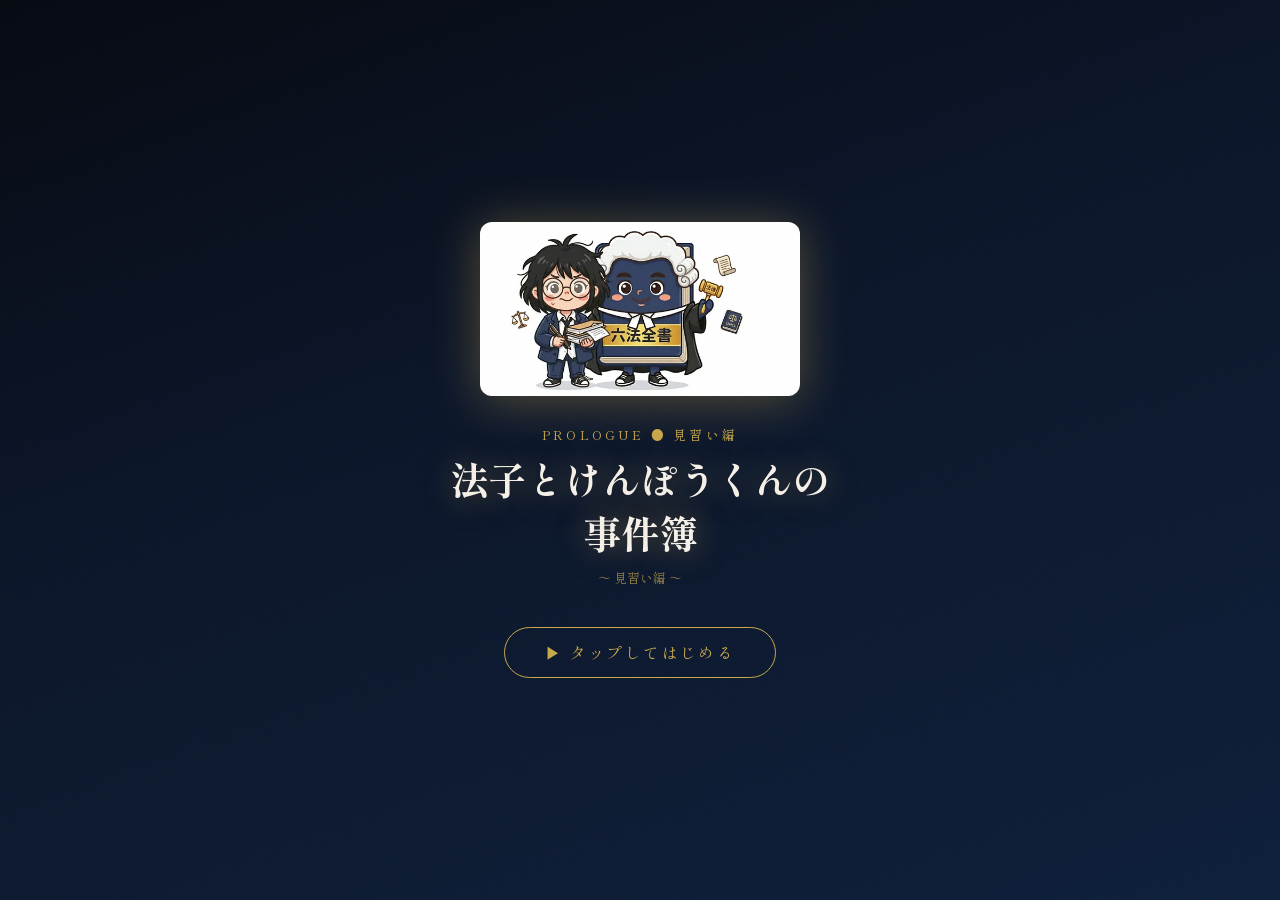
==== index.html @ cd3e84c9 "Update index.html" ====
<!DOCTYPE html>
<html lang="ja">
<head>
<meta charset="UTF-8">
<meta name="viewport" content="width=device-width, initial-scale=1.0">
<title>法子とけんぽうくんの事件簿｜見習い編</title>
<link rel="preconnect" href="https://fonts.googleapis.com">
<link href="https://fonts.googleapis.com/css2?family=Shippori+Mincho:wght@400;600;800&family=Noto+Serif+JP:wght@300;400;600&display=swap" rel="stylesheet">
<style>
/* ─── CSS Variables ─── */
:root {
  --navy:      #1a2744;
  --navy-lt:   #2a3d6b;
  --gold:      #C8A84B;
  --gold-lt:   #E8C86A;
  --crimson:   #8B1A1A;
  --crimson-lt:#B22222;
  --teal:      #1a6b6b;
  --teal-lt:   #2a9d9d;
  --ivory:     #F5F0E8;
  --ivory-dark:#E8E0D0;
  --ink:       #080c18;
  --warm-bg:   rgba(8,12,24,0.97);
  --pt-color:  #C8A84B;
}
*,*::before,*::after{box-sizing:border-box;margin:0;padding:0}
html{font-size:16px}
body{
  font-family:'Noto Serif JP',serif;
  background:var(--ink);
  color:var(--ivory);
  min-height:100vh;
  overflow:hidden;
}

/* ─── Paper texture (subtle) ─── */
body::before{
  content:'';position:fixed;inset:0;
  background-image:url("data:image/svg+xml,%3Csvg xmlns='http://www.w3.org/2000/svg' width='300' height='300'%3E%3Cfilter id='n'%3E%3CfeTurbulence type='fractalNoise' baseFrequency='0.75' numOctaves='4' stitchTiles='stitch'/%3E%3C/filter%3E%3Crect width='300' height='300' filter='url(%23n)' opacity='0.025'/%3E%3C/svg%3E");
  pointer-events:none;z-index:9999;
}

/* ════════════════════════════════════════
   SCENE SYSTEM: ビジュアルノベル形式
   上: キャラクター＋背景ステージ
   下: セリフ・問題エリア
════════════════════════════════════════ */
.scene{
  display:none;
  position:fixed;inset:0;
  flex-direction:column;
  z-index:10;
}
.scene.active{display:flex;animation:sceneIn 0.35s ease-out;}
@keyframes sceneIn{from{opacity:0}to{opacity:1}}

/* ─── VN Stage（上部：背景＋キャラクター） ─── */
.vn-stage{
  position:absolute;
  inset:0;
  overflow:hidden;
  z-index:0;
  pointer-events:none;
}

/* 場面別背景 — 画像 + グラデ下部オーバーレイ */
.bg-prologue .vn-stage{
  background:url('./images/bg/bg_prologue.jpg') center/cover no-repeat,
  linear-gradient(180deg,#0c0a06,#1a1206);}
.bg-test .vn-stage{
  background:url('./images/bg/bg_archive.jpg') center/cover no-repeat,
  linear-gradient(180deg,#100c06,#1e1408);}
.bg-case1 .vn-stage{
  background:url('./images/bg/bg_polling.jpg') center/cover no-repeat,
  linear-gradient(180deg,#0a1020,#0e1830);}
.bg-case2 .vn-stage{
  background:url('./images/bg/bg_school.jpg') center/cover no-repeat,
  linear-gradient(180deg,#060e0a,#0e2016);}
.bg-case3 .vn-stage{
  background:url('./images/bg/bg_welfare.jpg') center 55%/cover no-repeat,
  linear-gradient(180deg,#0c0610,#180e1c);}
.bg-case4 .vn-stage{
  background:url('./images/bg/bg_office.jpg') center 55%/cover no-repeat,
  linear-gradient(180deg,#060810,#0c1028);}
.bg-case5 .vn-stage{
  background:url('./images/bg/bg_park.jpg') center/cover no-repeat,
  linear-gradient(180deg,#040c0c,#081818);}
.bg-case6 .vn-stage{
  background:url('./images/bg/bg_hospital.jpg') center/cover no-repeat,
  linear-gradient(180deg,#040810,#08121e);}
.bg-exam .vn-stage{
  background:url('./images/bg/bg_courtroom.jpg') center/cover no-repeat,
  linear-gradient(180deg,#0c0806,#1a1008);}
.bg-ending .vn-stage{
  background:url('./images/bg/bg_ending.jpg') center/cover no-repeat,
  linear-gradient(180deg,#060408,#160c1a);}

/* キャラクタースプライト */
.vn-char-sprite{
  position:absolute;top:4vh;left:50%;
  transform:translateX(-50%);
  height:70vh;max-height:540px;
  object-fit:contain;
  z-index:3;
  transition:opacity 0.25s ease, transform 0.25s ease;
  filter:drop-shadow(0 4px 16px rgba(0,0,0,0.7));
}

/* ステージ装飾（下部ライン） */
.vn-stage::after{
  content:'';position:absolute;bottom:0;left:0;right:0;
  height:3px;
  background:linear-gradient(90deg,transparent,var(--gold),transparent);
}

/* ─── VN Textbox（下部：テキスト・問題エリア） ─── */
.vn-textbox{
  position:absolute;
  bottom:0;left:0;right:0;
  height:34vh;
  overflow-y:auto;
  -webkit-overflow-scrolling:touch;
  background:rgba(10,14,26,0.88);
  backdrop-filter:blur(4px);
  -webkit-backdrop-filter:blur(4px);
  border-top:1px solid rgba(200,168,75,0.3);
  padding:0 0 20px;
  display:flex;flex-direction:column;
  position:absolute;
  z-index:2;
}
.vn-content{
  flex:1;
  padding:14px 18px 8px;
  display:flex;flex-direction:column;
  gap:10px;
}

/* ─── VN Step表示制御 ─── */
.vn-step{display:none;}
.vn-step.vn-show{
  display:block;
  animation:vnStepIn 0.3s ease-out;
}
@keyframes vnStepIn{
  from{opacity:0;transform:translateX(16px)}
  to{opacity:1;transform:none}
}

/* ─── VN Next Button（テキストボックス下部固定） ─── */
.vn-next-btn{
  display:none;
  width:calc(100% - 32px);
  margin:8px 16px 4px;
  padding:13px 20px;
  background:linear-gradient(135deg,var(--navy-lt),var(--navy));
  border:1px solid var(--gold);
  border-radius:4px;
  color:var(--ivory);
  font-family:'Shippori Mincho',serif;
  font-size:0.9rem;font-weight:600;
  cursor:pointer;text-align:center;
  transition:all 0.2s;
  letter-spacing:0.05em;
}
.vn-next-btn:hover{
  background:linear-gradient(135deg,#3a5080,var(--navy-lt));
  box-shadow:0 4px 16px rgba(200,168,75,0.25);
  transform:translateY(-1px);
}
.vn-next-btn.vn-start-btn{
  background:linear-gradient(135deg,var(--gold),#a07820);
  color:var(--ink);font-weight:700;
  border-color:var(--gold-lt);
}

/* ─── HUD ─── */
#hud{
  position:fixed;top:10px;left:10px;
  z-index:200;
  display:flex;align-items:center;gap:8px;
  padding:0;
  background:none;
  border:none;
  pointer-events:none;
}
#hud > *{ pointer-events:auto; }
.hud-pt{
  display:flex;align-items:center;gap:7px;
  font-family:'Shippori Mincho',serif;font-size:1.1rem;
  color:var(--gold-lt);font-weight:700;
  background:rgba(0,0,0,0.75);
  border:2px solid var(--gold);
  border-radius:8px;
  padding:6px 14px 6px 8px;
  min-width:90px;
}
.pt-icon{
  width:26px;height:26px;
  background:radial-gradient(circle at 35% 35%,#F0D060,var(--gold) 60%,#8B6000);
  border-radius:50%;border:2px solid #8B6000;
  display:inline-flex;align-items:center;justify-content:center;
  font-size:9px;color:#3a2000;font-weight:800;font-family:serif;
  box-shadow:0 2px 4px rgba(0,0,0,0.5);flex-shrink:0;
}
.hud-scene-name{display:none;}
.avatar-badge{
  padding:3px 8px;border-radius:20px;
  font-weight:600;font-size:0.68rem;font-family:'Shippori Mincho',serif;
  transition:all 0.5s;
}
.avatar-badge.trainee{background:var(--navy);border:1px solid var(--navy-lt);color:#a0b4d8;}
.avatar-badge.lawyer{
  background:linear-gradient(135deg,var(--gold),#8B6000);
  border:1px solid var(--gold-lt);color:var(--ink);
  box-shadow:0 0 8px rgba(200,168,75,0.5);
}

/* scene-content内の共通コンテンツ（VN textbox内） */
.scene-content{display:flex;flex-direction:column;gap:12px;}

/* ─── Scene Title ─── */
.scene-title-block{text-align:center;padding:16px 0 8px;}
.scene-label{font-size:0.6rem;letter-spacing:0.2em;color:var(--gold);text-transform:uppercase;display:block;margin-bottom:5px;}
.scene-title{
  font-family:'Shippori Mincho',serif;font-size:1.4rem;font-weight:800;line-height:1.3;
  background:linear-gradient(135deg,var(--gold-lt),var(--gold),#a07820);
  -webkit-background-clip:text;-webkit-text-fill-color:transparent;background-clip:text;
}
.scene-subtitle{font-size:0.75rem;color:rgba(245,240,232,0.55);margin-top:5px;}

/* ─── Divider ─── */
.divider{display:none;}/* VNスタイルでは非表示 */

/* ─── Narration Box ─── */
.narration-box{
  background:rgba(6,10,20,0.85);border:1px solid rgba(200,168,75,0.3);
  border-radius:6px;padding:14px 16px;line-height:1.8;font-size:0.88rem;color:var(--ivory);
  position:relative;
}
.narration-box::before{
  content:'';position:absolute;inset:3px;
  border:1px solid rgba(200,168,75,0.1);border-radius:4px;pointer-events:none;
}

/* ─── Dialogue ─── */
.dialogue-block{display:flex;gap:10px;align-items:flex-start;}
.char-portrait{
  width:60px;height:60px;border-radius:50%;overflow:hidden;
  border:2px solid var(--gold);flex-shrink:0;
  box-shadow:0 0 10px rgba(200,168,75,0.3);
  background:#fff;display:flex;align-items:center;justify-content:center;
}
.char-portrait img{width:100%;height:100%;object-fit:cover;object-position:center 15%;}
.char-portrait.emoji-icon{font-size:1.8rem;}
.speech-bubble{
  flex:1;background:rgba(10,14,26,0.92);border:1px solid rgba(200,168,75,0.35);
  border-radius:0 8px 8px 8px;padding:10px 12px;position:relative;line-height:1.75;font-size:0.86rem;
}
.speech-bubble::before{
  content:'';position:absolute;left:-7px;top:10px;
  width:0;height:0;border-top:7px solid transparent;border-bottom:7px solid transparent;
  border-right:7px solid rgba(200,168,75,0.35);
}
.speech-bubble::after{
  content:'';position:absolute;left:-5px;top:11px;
  width:0;height:0;border-top:6px solid transparent;border-bottom:6px solid transparent;
  border-right:6px solid rgba(10,14,26,0.92);
}
.char-name{font-family:'Shippori Mincho',serif;font-size:0.72rem;color:var(--gold);font-weight:600;margin-bottom:4px;letter-spacing:0.05em;}
em{color:var(--gold-lt);font-style:normal;font-weight:600;font-family:'Shippori Mincho',serif;}

/* ─── Buttons ─── */
.action-area{display:flex;flex-direction:column;gap:8px;margin-top:4px;}
.btn{
  display:block;width:100%;padding:13px 18px;border:none;border-radius:4px;
  font-family:'Shippori Mincho',serif;font-size:0.9rem;font-weight:600;
  cursor:pointer;text-align:center;transition:all 0.2s;position:relative;letter-spacing:0.05em;
}
.btn-primary{background:linear-gradient(135deg,var(--navy-lt),var(--navy));color:var(--ivory);border:1px solid var(--gold);box-shadow:0 4px 12px rgba(26,39,68,0.5);}
.btn-primary:hover{background:linear-gradient(135deg,#3a5080,var(--navy-lt));box-shadow:0 6px 16px rgba(200,168,75,0.3);transform:translateY(-1px);}
.btn-gold{background:linear-gradient(135deg,var(--gold),#a07820,var(--gold));color:var(--ink);border:1px solid var(--gold-lt);box-shadow:0 4px 12px rgba(200,168,75,0.4);font-size:0.95rem;}
.btn-gold:hover{box-shadow:0 6px 20px rgba(200,168,75,0.6);transform:translateY(-2px);}
.btn-secondary{background:rgba(200,168,75,0.08);color:var(--ivory-dark);border:1px solid rgba(200,168,75,0.3);}
.btn-secondary:hover{background:rgba(200,168,75,0.15);border-color:var(--gold);transform:translateY(-1px);}
.btn-ghost{background:rgba(245,240,232,0.05);color:rgba(245,240,232,0.45);border:1px solid rgba(245,240,232,0.15);font-size:0.82rem;}
.btn-ghost:hover{background:rgba(245,240,232,0.1);color:var(--ivory-dark);}
.btn:disabled{opacity:0.4;cursor:not-allowed;transform:none!important;}

/* ─── Flavor Box ─── */
.flavor-box{
  background:rgba(26,39,68,0.5);border:1px solid rgba(200,168,75,0.25);
  border-radius:6px;padding:12px 14px;font-size:0.82rem;line-height:1.75;
}
.flavor-label{
  display:block;font-family:'Shippori Mincho',serif;font-size:0.68rem;
  color:var(--gold);letter-spacing:0.1em;margin-bottom:6px;
}

/* ─── Progress Dots ─── */
.progress-banner{display:flex;align-items:center;gap:6px;justify-content:center;font-size:0.7rem;color:rgba(245,240,232,0.35);padding:6px 0;}
.progress-dot{width:8px;height:8px;border-radius:50%;background:rgba(245,240,232,0.15);border:1px solid rgba(200,168,75,0.2);transition:all 0.4s;}
.progress-dot.done{background:var(--gold);border-color:var(--gold-lt);box-shadow:0 0 6px rgba(200,168,75,0.4);}

/* ════════════════════════════════════════
   けんぽうくん 吹き出し穴埋めシステム
════════════════════════════════════════ */
.fill-blank-area{
  display:none;
  flex-direction:column;gap:10px;
}
.fill-blank-area.active{
  display:flex;
  background:rgba(10,14,26,0.92);
  border:1px solid rgba(200,168,75,0.38);
  border-radius:0 10px 10px 10px;
  padding:12px 14px 12px;
  margin-left:8px;
  position:relative;
  animation:fillSlideIn 0.35s ease-out;
}
.fill-blank-area.active::before{
  content:'';position:absolute;left:-8px;top:10px;
  width:0;height:0;
  border-top:8px solid transparent;
  border-bottom:8px solid transparent;
  border-right:8px solid rgba(200,168,75,0.38);
}
.fill-blank-area.active::after{
  content:'';position:absolute;left:-6px;top:11px;
  width:0;height:0;
  border-top:7px solid transparent;
  border-bottom:7px solid transparent;
  border-right:7px solid rgba(10,14,26,0.92);
}
@keyframes fillSlideIn{
  from{opacity:0;transform:translateX(50px)}
  to{opacity:1;transform:none}
}
.fill-blank-area.leaving{
  animation:fillSlideOut 0.25s ease-in forwards;
  pointer-events:none;
}
@keyframes fillSlideOut{
  to{opacity:0;transform:translateX(-50px)}
}

/* けんぽうくんキャラアイコン（吹き出し上） */
.fill-kenpo-header{
  display:flex;align-items:center;gap:8px;
  padding:10px 0 4px;
}
.fill-kenpo-icon{
  width:42px;height:42px;border-radius:50%;overflow:hidden;
  border:2px solid var(--gold);background:#fff;flex-shrink:0;
  box-shadow:0 0 8px rgba(200,168,75,0.3);
}
.fill-kenpo-icon img{width:100%;height:100%;object-fit:cover;object-position:center 15%;}
.fill-kenpo-name{font-family:'Shippori Mincho',serif;font-size:0.7rem;color:var(--gold);font-weight:600;}

/* 吹き出し本体 */
.kenpo-bubble{
  background:rgba(10,14,26,0.92);
  border:1px solid rgba(200,168,75,0.4);
  border-radius:0 10px 10px 10px;
  padding:14px 14px 10px;
  position:relative;
  margin-left:10px;
}
.kenpo-bubble::before{
  content:'';position:absolute;left:-8px;top:10px;
  width:0;height:0;
  border-top:8px solid transparent;
  border-bottom:8px solid transparent;
  border-right:8px solid rgba(200,168,75,0.4);
}
.kenpo-bubble::after{
  content:'';position:absolute;left:-6px;top:11px;
  width:0;height:0;
  border-top:7px solid transparent;
  border-bottom:7px solid transparent;
  border-right:7px solid rgba(10,14,26,0.92);
}
.fill-blank-badge{
  font-size:0.6rem;padding:2px 8px;border-radius:20px;
  background:var(--navy);border:1px solid var(--gold);
  color:var(--gold);letter-spacing:0.1em;width:fit-content;
  margin-bottom:8px;
}
.fill-blank-text{
  font-size:0.88rem;line-height:1.85;color:var(--ivory);
  margin-bottom:12px;
}
.blank-slot{
  display:inline-block;min-width:100px;padding:2px 10px;
  background:rgba(200,168,75,0.15);border:2px solid var(--gold);
  border-radius:4px;color:var(--gold);font-weight:800;text-align:center;
  font-family:'Shippori Mincho',serif;vertical-align:middle;
}

/* 選択ボタン（吹き出し内） */
.fill-choices{display:grid;grid-template-columns:1fr 1fr;gap:7px;margin-top:4px;}
.fill-choice{
  background:rgba(245,240,232,0.06);text-align:center;
  border:1px solid rgba(245,240,232,0.18);
  border-radius:6px;padding:11px 14px;cursor:pointer;
  transition:all 0.2s;font-family:'Noto Serif JP',serif;
  font-size:0.86rem;color:var(--ivory-dark);
  text-align:left;display:flex;align-items:center;gap:10px;
  width:100%;
}
.fill-choice:hover:not(:disabled){
  background:rgba(200,168,75,0.12);
  border-color:var(--gold);color:var(--ivory);
  transform:translateX(4px);
}
.fill-choice.correct{background:rgba(26,107,107,0.25);border-color:var(--teal-lt);color:#80d8d8;}
.fill-choice.wrong{background:rgba(139,26,26,0.2);border-color:var(--crimson);color:#d08080;}
.fill-choice:disabled{cursor:not-allowed;}
.fill-label{
  width:24px;height:24px;border-radius:50%;flex-shrink:0;
  background:rgba(200,168,75,0.15);border:1px solid rgba(200,168,75,0.3);
  display:flex;align-items:center;justify-content:center;
  font-size:0.72rem;font-weight:600;color:var(--gold);
}
.fill-result{display:none;padding:10px 12px;border-radius:6px;font-size:0.83rem;line-height:1.7;margin-top:8px;}
.fill-result.show{display:block;}
.fill-result.ok{background:rgba(26,107,107,0.15);border:1px solid var(--teal);color:#a0e0e0;}
.fill-result.ng{background:rgba(139,26,26,0.12);border:1px solid var(--crimson);color:#d8a0a0;}

/* ════════════════════════════════════════
   Quiz System
════════════════════════════════════════ */
.quiz-area{display:none;flex-direction:column;gap:10px;}
.quiz-area.active{display:flex;animation:fillSlideIn 0.35s ease-out;}
.quiz-header{display:flex;justify-content:space-between;align-items:center;}
.quiz-category-badge{
  font-size:0.65rem;padding:3px 10px;border-radius:20px;
  background:var(--navy);border:1px solid var(--navy-lt);color:#a0b4d8;
  letter-spacing:0.08em;
}
.quiz-question{
  background:rgba(6,10,20,0.85);border:1px solid rgba(200,168,75,0.3);
  border-radius:6px;padding:14px;font-size:0.88rem;line-height:1.8;color:var(--ivory);
}
.quiz-choices{display:grid;grid-template-columns:1fr 1fr;gap:7px;}
.quiz-choice{
  background:rgba(245,240,232,0.06);text-align:center;border:1px solid rgba(245,240,232,0.18);
  border-radius:6px;padding:11px 14px;cursor:pointer;transition:all 0.2s;
  font-family:'Noto Serif JP',serif;font-size:0.85rem;color:var(--ivory-dark);
  text-align:left;display:flex;align-items:center;gap:10px;width:100%;
}
.quiz-choice:hover:not(:disabled){background:rgba(200,168,75,0.1);border-color:var(--gold);color:var(--ivory);transform:translateX(4px);}
.quiz-choice.correct{background:rgba(26,107,107,0.25);border-color:var(--teal-lt);color:#80d8d8;}
.quiz-choice.wrong{background:rgba(139,26,26,0.2);border-color:var(--crimson);color:#d08080;}
.quiz-choice:disabled{cursor:not-allowed;}
.choice-label{
  width:24px;height:24px;border-radius:50%;flex-shrink:0;
  background:rgba(200,168,75,0.15);border:1px solid rgba(200,168,75,0.3);
  display:flex;align-items:center;justify-content:center;
  font-size:0.72rem;font-weight:600;color:var(--gold);
}
.quiz-result{display:none;padding:10px 12px;border-radius:6px;font-size:0.83rem;line-height:1.7;margin-top:4px;}
.quiz-result.show{display:block;}
.quiz-result.correct-result{background:rgba(26,107,107,0.15);border:1px solid var(--teal);color:#a0e0e0;}
.quiz-result.wrong-result{background:rgba(139,26,26,0.12);border:1px solid var(--crimson);color:#d8a0a0;}
.result-icon{font-size:1.1rem;margin-right:6px;}

/* ════════════════════════════════════════
   コナン風タイトル演出
════════════════════════════════════════ */
#case-title-overlay{
  display:none;position:fixed;inset:0;z-index:500;
  background:#000;align-items:center;justify-content:center;cursor:pointer;
}
#case-title-overlay.show{display:flex;animation:fadeInOverlay 0.4s ease-out;}
@keyframes fadeInOverlay{from{opacity:0}to{opacity:1}}
.case-title-bg{
  width:90%;max-width:560px;
  background:#000;border:3px solid #333;
  position:relative;padding:36px 28px;
  display:flex;flex-direction:column;align-items:center;justify-content:center;
  min-height:180px;
}
.case-title-bg::before{
  content:'';position:absolute;inset:0;
  background-image:
    repeating-linear-gradient(0deg,transparent,transparent 18px,rgba(80,40,20,0.12) 18px,rgba(80,40,20,0.12) 20px),
    repeating-linear-gradient(90deg,transparent,transparent 38px,rgba(80,40,20,0.08) 38px,rgba(80,40,20,0.08) 40px);
  pointer-events:none;
}
.case-number{font-family:'Shippori Mincho',serif;font-size:0.72rem;letter-spacing:0.3em;color:#888;margin-bottom:12px;text-transform:uppercase;}
.case-title-text{
  font-family:'Shippori Mincho',serif;font-size:1.85rem;font-weight:800;
  color:#fff;text-align:center;line-height:1.4;
  text-shadow:2px 2px 0 #000,-2px -2px 0 #000,2px -2px 0 #000,-2px 2px 0 #000,0 0 20px rgba(255,220,100,0.4);
  letter-spacing:0.05em;animation:titlePop 0.5s cubic-bezier(0.2,1.4,0.6,1) 0.3s both;
}
@keyframes titlePop{from{transform:scale(0.6);opacity:0}to{transform:scale(1);opacity:1}}
.case-title-ruby{
  font-size:0.68em;display:flex;gap:0.1em;margin-bottom:4px;
  color:#aaa;font-family:'Noto Serif JP',serif;letter-spacing:0.1em;
  animation:titlePop 0.5s cubic-bezier(0.2,1.4,0.6,1) 0.2s both;
}
.case-tap-hint{margin-top:20px;font-size:0.7rem;color:#555;animation:blink 1.2s infinite;}
@keyframes blink{0%,100%{opacity:0.3}50%{opacity:1}}

/* ════════════════════════════════════════
   事件解決スタンプ演出
════════════════════════════════════════ */
#stamp-overlay{
  display:none;position:fixed;inset:0;z-index:600;
  background:rgba(0,0,0,0.75);
  align-items:center;justify-content:center;
  cursor:pointer;
}
#stamp-overlay.show{display:flex;}
.stamp-wrap{
  position:relative;
  display:flex;flex-direction:column;align-items:center;
  animation:stampAppear 0.15s ease-out;
}
@keyframes stampAppear{
  0%{transform:scale(1.6) rotate(-8deg);opacity:0}
  60%{transform:scale(0.95) rotate(2deg);opacity:1}
  100%{transform:scale(1) rotate(0deg);opacity:1}
}
.stamp-circle{
  width:220px;height:220px;
  border-radius:50%;
  border:8px solid #d00;
  display:flex;flex-direction:column;align-items:center;justify-content:center;
  gap:4px;
  box-shadow:0 0 0 4px rgba(200,0,0,0.3),inset 0 0 0 4px rgba(200,0,0,0.15);
  position:relative;
}
.stamp-kanji{
  font-family:'Shippori Mincho',serif;
  font-size:2.4rem;font-weight:800;
  color:#d00;letter-spacing:0.05em;
  text-shadow:2px 2px 4px rgba(0,0,0,0.3);
  line-height:1.2;
}
.stamp-sub{
  font-family:'Shippori Mincho',serif;
  font-size:0.8rem;color:#d00;letter-spacing:0.15em;
}
.stamp-msg{
  margin-top:20px;
  font-family:'Shippori Mincho',serif;
  font-size:1.1rem;color:#e8c87a;
  text-align:center;
  animation:stampMsgIn 0.4s 0.3s ease-out both;
}
@keyframes stampMsgIn{from{opacity:0;transform:translateY(10px)}to{opacity:1;transform:none}}
.stamp-tap{margin-top:12px;font-size:0.72rem;color:#666;animation:blink 1.2s infinite;}

/* ════════════════════════════════════════
   PT Short Overlay
════════════════════════════════════════ */
#pt-short-overlay{
  display:none;position:fixed;inset:0;z-index:500;
  background:rgba(0,0,0,0.8);align-items:center;justify-content:center;
}
#pt-short-overlay.show{display:flex;}
.pt-short-box{
  background:linear-gradient(135deg,#1a0c0c,#2a1010);
  border:2px solid var(--crimson-lt);border-radius:12px;
  padding:28px 24px;max-width:320px;width:90%;text-align:center;
}
.pt-short-title{
  font-family:'Shippori Mincho',serif;font-size:1.1rem;font-weight:800;
  color:var(--crimson-lt);margin-bottom:10px;
}
.pt-short-desc{font-size:0.85rem;line-height:1.75;color:var(--ivory-dark);margin-bottom:16px;}

/* ─── Toast ─── */
#toast{
  position:fixed;bottom:100px;left:50%;transform:translate(-50%,20px);
  background:rgba(26,39,68,0.95);border:1px solid var(--gold);
  border-radius:20px;padding:8px 18px;font-size:0.8rem;color:var(--ivory);
  opacity:0;transition:all 0.3s;pointer-events:none;z-index:300;white-space:nowrap;
}
#toast.show{opacity:1;transform:translate(-50%,0);}

/* ─── PT pop ─── */
.pt-pop{
  position:fixed;font-family:'Shippori Mincho',serif;font-size:1.1rem;
  font-weight:800;color:var(--gold);pointer-events:none;z-index:400;
  animation:ptPop 0.85s ease-out forwards;
}
@keyframes ptPop{0%{opacity:1;transform:translateY(0)}100%{opacity:0;transform:translateY(-50px)}}

/* ─── BGM Panel ─── */
#bgm-toggle{
  position:fixed;bottom:16px;right:16px;z-index:250;
  width:40px;height:40px;border-radius:50%;
  background:rgba(26,39,68,0.9);border:1px solid var(--gold);
  color:var(--gold);font-size:1rem;cursor:pointer;
  display:flex;align-items:center;justify-content:center;
}
#bgm-panel{
  position:fixed;bottom:64px;right:16px;z-index:250;
  background:rgba(8,12,24,0.97);border:1px solid rgba(200,168,75,0.4);
  border-radius:8px;padding:12px;min-width:180px;
  display:none;flex-direction:column;gap:6px;
}
#bgm-panel.open{display:flex;}
.bgm-panel-title{font-family:'Shippori Mincho',serif;font-size:0.72rem;color:var(--gold);letter-spacing:0.1em;margin-bottom:2px;}
.bgm-track-btn{
  background:rgba(245,240,232,0.05);border:1px solid rgba(245,240,232,0.12);
  border-radius:4px;padding:8px 10px;cursor:pointer;
  font-family:'Noto Serif JP',serif;font-size:0.78rem;color:var(--ivory-dark);
  text-align:left;display:flex;align-items:center;gap:7px;transition:all 0.2s;
}
.bgm-track-btn:hover{background:rgba(200,168,75,0.1);border-color:var(--gold);}
.bgm-track-btn.playing{background:rgba(200,168,75,0.15);border-color:var(--gold);color:var(--gold);}
.track-dot{width:7px;height:7px;border-radius:50%;background:rgba(200,168,75,0.3);flex-shrink:0;}
.bgm-track-btn.playing .track-dot{background:var(--gold);box-shadow:0 0 6px rgba(200,168,75,0.5);}
.bgm-credit{font-size:0.6rem;color:rgba(245,240,232,0.3);line-height:1.6;margin-top:4px;border-top:1px solid rgba(200,168,75,0.1);padding-top:6px;}
#bgm-volume{width:100%;margin-top:4px;accent-color:var(--gold);}

/* ─── Exam ─── */
.exam-area{display:flex;flex-direction:column;gap:12px;}
.exam-progress{
  font-family:'Shippori Mincho',serif;font-size:0.75rem;
  color:var(--gold);letter-spacing:0.1em;text-align:center;
}
.exam-result-card{display:none;flex-direction:column;align-items:center;gap:10px;padding:16px;text-align:center;}
.exam-result-card.show{display:flex;animation:vnStepIn 0.4s ease-out;}
.exam-score{font-family:'Shippori Mincho',serif;font-size:1.1rem;font-weight:800;color:var(--gold);}
.exam-grade{
  font-family:'Shippori Mincho',serif;font-size:2.2rem;font-weight:800;
  background:linear-gradient(135deg,var(--gold-lt),var(--gold));
  -webkit-background-clip:text;-webkit-text-fill-color:transparent;background-clip:text;
}
.grade-S{background:linear-gradient(135deg,#ffd700,#ffaa00)!important;-webkit-background-clip:text;background-clip:text;}
.grade-A{background:linear-gradient(135deg,var(--gold-lt),var(--gold))!important;-webkit-background-clip:text;background-clip:text;}
.grade-B{background:linear-gradient(135deg,#a0c8e0,#7090b0)!important;-webkit-background-clip:text;background-clip:text;}
.grade-C{background:linear-gradient(135deg,#c0a080,#907060)!important;-webkit-background-clip:text;background-clip:text;}

/* ─── Ending ─── */
.ending-card{display:flex;flex-direction:column;gap:12px;}
.ending-clear{font-family:'Shippori Mincho',serif;font-size:0.7rem;letter-spacing:0.3em;color:var(--gold);text-align:center;}
.ending-title{font-family:'Shippori Mincho',serif;font-size:1.3rem;font-weight:800;color:var(--gold-lt);text-align:center;}
.score-panel{display:grid;grid-template-columns:1fr 1fr;gap:8px;}
.score-cell{background:rgba(26,39,68,0.5);border:1px solid rgba(200,168,75,0.2);border-radius:6px;padding:8px;text-align:center;}
.score-label{display:block;font-size:0.62rem;color:rgba(245,240,232,0.45);margin-bottom:3px;}
.score-value{font-family:'Shippori Mincho',serif;font-size:0.95rem;font-weight:600;color:var(--gold-lt);}
.achievement-list{display:flex;flex-wrap:wrap;gap:6px;justify-content:center;}
.achievement-badge{
  padding:4px 10px;border-radius:20px;font-size:0.72rem;
  background:rgba(26,39,68,0.4);border:1px solid rgba(245,240,232,0.1);
  color:rgba(245,240,232,0.3);
}
.achievement-badge.earned{
  background:rgba(200,168,75,0.15);border-color:var(--gold);
  color:var(--gold-lt);box-shadow:0 0 6px rgba(200,168,75,0.2);
}
.ending-narration{font-size:0.85rem;line-height:1.85;color:var(--ivory-dark);}
.tsudzuku{text-align:center;font-family:'Shippori Mincho',serif;font-size:1rem;color:var(--gold);letter-spacing:0.3em;margin:8px 0;}
.coming-soon{text-align:center;font-size:0.7rem;color:rgba(245,240,232,0.35);letter-spacing:0.1em;}
.summary-note{font-size:0.75rem;line-height:1.75;color:rgba(245,240,232,0.4);border:1px solid rgba(200,168,75,0.15);border-radius:6px;padding:10px;}

/* ── 2キャラ表示 ── */
.vn-char-sprite{
  position:absolute; top:4vh; left:50%; transform:translateX(-50%);
  height:70vh; max-height:540px; object-fit:contain;
  transition:opacity 0.3s, transform 0.3s;
  z-index:3;
}
.vn-char-sprite.char-left{
  left:22%; transform:translateX(-50%);
  filter:drop-shadow(2px 4px 12px rgba(0,0,0,0.6));
}
.vn-char-sprite.char-right{
  left:78%; transform:translateX(-50%);
  filter:drop-shadow(-2px 4px 12px rgba(0,0,0,0.6));
}
.vn-char-sprite.char-center{
  left:50%; transform:translateX(-50%);
  filter:drop-shadow(0 4px 8px rgba(0,0,0,0.5));
}
.vn-char-sprite{ pointer-events:none !important; }
.vn-char-sprite.char-hide{ opacity:0; }
/* コウノ検事ドラマチック登場 */
/* ─── ○× トラッカー ─── */
.ans-mark{
  font-size:1.6rem;font-weight:900;
  animation:vnStepIn 0.3s ease-out;
  line-height:1;
  text-shadow:0 1px 4px rgba(0,0,0,0.7);
}
.ans-mark.correct{ color:#60e8e8; }
.ans-mark.wrong  { color:#ff8080; }
.exam-slot{
  font-size:1.8rem;font-weight:900;color:rgba(200,168,75,0.4);
  transition:all 0.3s ease;line-height:1;min-width:1.6rem;text-align:center;
}
.exam-slot.correct{ color:#60e8e8;text-shadow:0 0 8px rgba(96,232,232,0.6); }
.exam-slot.wrong  { color:#ff8080;text-shadow:0 0 8px rgba(255,128,128,0.6); }

.vn-char-sprite.char-dramatic{
  left:72%; top:2vh; height:78vh; max-height:600px;
  transform:translateX(-50%);
  filter:drop-shadow(-4px 8px 24px rgba(0,0,0,0.9)) brightness(1.1);
  animation:dramaticEnter 0.6s cubic-bezier(0.22,1,0.36,1);
}
@keyframes dramaticEnter{
  from{transform:translateX(20%) scale(0.7);opacity:0;}
  to{transform:translateX(-50%) scale(1);opacity:1;}
}


.btn-home{
  background:none; border:1px solid rgba(200,168,75,0.35); color:var(--gold);
  border-radius:6px; padding:3px 7px; font-size:0.85rem; cursor:pointer;
  transition:all 0.2s; margin-left:4px;
}
.btn-home:hover{ background:rgba(200,168,75,0.12); }

</style>

  <!-- 集団同時アクセス対応：主要画像を事前ロード -->
  <link rel="preload" as="image" href="images/bg/bg_prologue.jpg">
  <link rel="preload" as="image" href="images/kenpoukun.webp" type="image/webp">
  <link rel="preload" as="image" href="images/noriko.webp" type="image/webp">
  <link rel="preload" as="image" href="images/bg/bg_school.jpg">
  <link rel="preload" as="image" href="images/bg/bg_park.jpg">
</head>
<body>

<!-- HUD（fixed：全シーン共通） -->
<div id="hud">
  <div class="hud-pt">
    <span class="pt-icon">pt</span>
    <span id="pt-display">0 pt</span>
  </div>
  <div class="hud-scene-name" id="hud-scene-name">法子とけんぽうくんの事件簿</div>
  <div class="hud-pt">
    <span class="avatar-badge trainee" id="avatar-badge">見習い</span>
  </div>
  <button class="btn-home" onclick="confirmHome()" title="タイトルへ戻る">🏠</button>
</div>

<!-- Toast -->
<div id="toast"></div>

<!-- コナン風タイトルオーバーレイ -->
<div id="case-title-overlay" onclick="closeCaseTitle()">
  <div class="case-title-bg">
    <div class="case-number" id="case-number">Case 01</div>
    <div class="case-title-ruby" id="case-title-ruby"></div>
    <div class="case-title-text" id="case-title-text">事件タイトル</div>
    <div class="case-tap-hint">タップして続ける</div>
  </div>
</div>

<!-- pt不足オーバーレイ -->
<div id="pt-short-overlay">
  <div class="pt-short-card">
    <div class="pt-short-img">
      <img src="./images/comic.webp" alt="法子とけんぽうくん" style="width:160px;border-radius:8px;" onerror="this.style.display='none';this.nextSibling.style.display='block'">
      <span style="display:none;font-size:4rem">😰</span>
    </div>
    <div class="pt-short-title">pt不足！</div>
    <div class="pt-short-sub">
      けんぽうくん：「法子！まだptが足りないよ！<br>
      依頼をちゃんと解決してから来なさい！」<br><br>
      <span style="color:var(--gold)">卒業テストには<em>60pt</em>必要です</span>
    </div>
    <button class="btn btn-primary" onclick="closePtShort()">↩ 依頼に戻る</button>
  </div>
</div>

<!-- BGM Controller -->
<audio id="bgm-main" loop preload="none"></audio>
<audio id="se-select" src="[data-uri]" preload="auto"></audio>
<audio id="se-mystery" src="[data-uri]" preload="auto"></audio>
<audio id="se-jajean2" src="[data-uri]" preload="auto"></audio>
<audio id="se-jajean"   preload="auto" src="[data-uri]"   ></audio>
<audio id="se-stamp" preload="auto" src="[data-uri]"></audio>
<audio id="se-title" preload="auto" src="[data-uri]"></audio>

<!-- 卒業テスト 問題用紙表示 (fixed) -->
<div id="exam-qimg-wrap" style="display:none;position:fixed;bottom:calc(34vh + 6px);left:50%;transform:translateX(-50%);z-index:201;
  flex-direction:column;align-items:center;gap:4px;pointer-events:none;">
  <div style="position:relative;display:inline-block;">
    <img id="exam-qimg" src="./images/graduation_test.webp"
      style="height:120px;width:auto;background:#fff;border-radius:10px;padding:4px;box-shadow:0 4px 18px rgba(0,0,0,0.7);transition:opacity 0.25s;">
    <div id="exam-ans-overlay"
      style="position:absolute;inset:0;display:flex;align-items:center;justify-content:center;
      font-size:5rem;font-weight:900;pointer-events:none;opacity:0;
      transition:opacity 0.25s;line-height:1;"></div>
  </div>
  <!-- 累積スロット -->
  <div style="display:flex;gap:8px;align-items:center;
    background:rgba(6,10,20,0.82);border:1px solid rgba(200,168,75,0.4);border-radius:8px;
    padding:3px 12px;">
    <span style="font-size:0.55rem;color:rgba(200,168,75,0.8);letter-spacing:0.1em;margin-right:2px">解答</span>
    <span class="exam-slot" id="es0">？</span>
    <span class="exam-slot" id="es1">？</span>
    <span class="exam-slot" id="es2">？</span>
    <span class="exam-slot" id="es3">？</span>
    <span class="exam-slot" id="es4">？</span>
    <span style="font-size:0.55rem;color:rgba(245,240,232,0.4);margin-left:4px">3問以上で合格</span>
  </div>
</div>

<!-- ○× トラッカー --><!-- ○× トラッカー -->
<div id="answer-track" style="display:none;position:fixed;bottom:calc(34vh + 6px);left:50%;transform:translateX(-50%);z-index:200;
  display:none;align-items:center;justify-content:center;gap:5px;
  background:rgba(6,10,20,0.72);backdrop-filter:blur(4px);
  border:1px solid rgba(200,168,75,0.3);border-radius:20px;padding:4px 14px;
  pointer-events:none;min-height:26px;">
</div>

<div id="bgm-ctrl">
  <div id="bgm-panel">
    <div class="bgm-panel-title">🎵 BGM・効果音</div>
    <button class="bgm-track-btn" id="btn-track1" onclick="playTrack('track1')"><span class="track-dot"></span>ゆったりBGM</button>
    <button class="bgm-track-btn" id="btn-track2" onclick="playTrack('track2')"><span class="track-dot"></span>ミステリーBGM</button>
    <button class="bgm-track-btn" id="btn-track3" onclick="playTrack('track3')"><span class="track-dot"></span>エンディング</button>
    <button class="bgm-track-btn" id="btn-stop"   onclick="stopBgm()"><span class="track-dot" style="background:var(--crimson)"></span>停止</button>
    <div class="bgm-vol-row">
      <span class="bgm-vol-label">音量</span>
      <input type="range" id="bgm-volume" min="0" max="1" step="0.05" value="0.35" oninput="setBgmVol(this.value)">
    </div>
    <div class="bgm-credit">BGM: ゆったりお散歩 / Short Mystery<br>SE: 効果音ラボ</div>
  </div>
  <button id="bgm-toggle" onclick="toggleBgmPanel()">🎵</button>
</div>


<!-- ══════════════════════════════
     TITLE SCREEN
══════════════════════════════ -->
<div id="title-screen" style="
  position:fixed;inset:0;z-index:1000;
  background:linear-gradient(160deg,#050810 0%,#0a1428 40%,#0d1e3a 100%);
  display:flex;flex-direction:column;align-items:center;justify-content:center;
  cursor:pointer;
  font-family:'Shippori Mincho',serif;
" onclick="startFromTitle()">
  <div style="text-align:center;padding:20px;">
    <img src="./images/comic.webp" alt="法子とけんぽうくん"
      style="max-width:320px;width:80vw;border-radius:12px;margin-bottom:24px;
             filter:drop-shadow(0 4px 24px rgba(200,168,75,0.4));">
    <div style="font-size:0.8rem;letter-spacing:0.25em;color:#C8A84B;margin-bottom:8px;">
      PROLOGUE ● 見習い編
    </div>
    <h1 style="font-size:clamp(1.6rem,5vw,2.4rem);color:#F5F0E8;
               text-shadow:0 0 30px rgba(200,168,75,0.5);
               line-height:1.4;margin:0 0 8px;">
      法子とけんぽうくんの<br>事件簿
    </h1>
    <div style="font-size:0.8rem;color:rgba(200,168,75,0.7);margin-bottom:40px;">
      〜 見習い編 〜
    </div>
    <div style="
      border:1.5px solid #C8A84B;border-radius:30px;
      padding:12px 40px;font-size:1rem;color:#C8A84B;
      letter-spacing:0.15em;
      animation:titlePulse 1.8s ease-in-out infinite;
      display:inline-block;
    ">▶ タップしてはじめる</div>
  </div>
</div>

<style>
@keyframes titlePulse{
  0%,100%{opacity:1;box-shadow:0 0 0 rgba(200,168,75,0);}
  50%{opacity:0.7;box-shadow:0 0 18px rgba(200,168,75,0.4);}
}
</style>

<div id="game">

<!-- ══════════════════════════════
     SCENE 0: プロローグ
══════════════════════════════ -->

<!-- ── 事件解決スタンプ ── -->
<div id="stamp-overlay" onclick="closeStamp()">
  <div class="stamp-wrap">
    <div class="stamp-circle">
      <span class="stamp-kanji">事件<br>解決</span>
      <span class="stamp-sub">RESOLVED</span>
    </div>
    <div class="stamp-msg" id="stamp-msg">事件を解決した！</div>
    <div class="stamp-tap">タップして続ける</div>
  </div>
</div>

<section class="scene bg-prologue active" id="scene-0">
  <div class="vn-stage" id="stage-0">
    <img class="vn-char-sprite char-left char-hide" id="vn-char-0" src="./images/kenpoukun.webp" alt="けんぽうくん">
    <img class="vn-char-sprite char-right char-hide" id="vn-char-0b" src="./images/noriko.webp" alt="法子">
  </div>
  <div class="vn-textbox" id="vtb-0">
  <div class="vn-content">
  <svg class="scene-bg-art" viewBox="0 0 680 800" xmlns="http://www.w3.org/2000/svg">
    <circle cx="80" cy="50" r="1.5" fill="#C8A84B"/><circle cx="200" cy="30" r="1" fill="#F5F0E8"/>
    <circle cx="350" cy="60" r="1.5" fill="#C8A84B"/><circle cx="500" cy="25" r="1" fill="#F5F0E8"/>
    <circle cx="600" cy="70" r="1.5" fill="#C8A84B"/><circle cx="440" cy="90" r="1" fill="#F5F0E8"/>
    <!-- 法廷シルエット -->
    <rect x="100" y="350" width="480" height="300" fill="#0a0e1a" stroke="#2a3d6b" stroke-width="0.5" opacity="0.8"/>
    <rect x="240" y="280" width="200" height="100" fill="#0a0e1a" stroke="#2a3d6b" stroke-width="0.5" opacity="0.8"/>
    <rect x="260" y="220" width="160" height="80" fill="#0a0e1a" stroke="#2a3d6b" stroke-width="0.5" opacity="0.8"/>
    <!-- 柱 -->
    <rect x="120" y="300" width="30" height="350" fill="#0d1220" stroke="#1a2744" stroke-width="0.5"/>
    <rect x="530" y="300" width="30" height="350" fill="#0d1220" stroke="#1a2744" stroke-width="0.5"/>
    <rect x="200" y="320" width="20" height="330" fill="#0d1220" stroke="#1a2744" stroke-width="0.5"/>
    <rect x="460" y="320" width="20" height="330" fill="#0d1220" stroke="#1a2744" stroke-width="0.5"/>
    <!-- 窓の光 -->
    <rect x="160" y="360" width="40" height="60" fill="#C8A84B" opacity="0.2"/>
    <rect x="480" y="360" width="40" height="60" fill="#C8A84B" opacity="0.2"/>
    <rect x="300" y="340" width="80" height="50" fill="#C8A84B" opacity="0.15"/>
  </svg>

  <div class="scene-content">
    <div class="scene-title-block vn-step">
      <span class="scene-label">Prologue ● プロローグ</span>
      <h1 class="scene-title">法子とけんぽうくんの<br>事件簿</h1>
      <p class="scene-subtitle">〜 見習い編 〜</p>
    </div>
    <div class="divider"><span class="divider-icon">⚖️</span></div>

    <div class="narration-box vn-step">
      法律事務所に配属された新人弁護士・<em>法子（のりこ）</em>。<br>
      緊張で足がすくむなか、机の上の分厚い本が……突然、光り出した！
    </div>

    <div class="dialogue-block vn-step">
      <div class="char-portrait">
        <img src="./images/kenpoukun.webp" alt="けんぽうくん"
             onerror="this.parentElement.classList.add('emoji-icon');this.parentElement.innerHTML='📖'">
      </div>
      <div class="speech-bubble">
        <div class="char-name">けんぽうくん</div>
        やあ！ぼくは<em>けんぽうくん</em>——日本国憲法の精神が宿った本だよ！<br>
        きみが新しい相棒かい？ならまず、ぼくの相棒にふさわしいかテストさせてもらうよ！
      </div>
    </div>

    <div class="dialogue-block vn-step">
      <div class="char-portrait">
        <img src="./images/noriko.webp" alt="法子"
             onerror="this.parentElement.classList.add('emoji-icon');this.parentElement.innerHTML='👩‍⚖️'">
      </div>
      <div class="speech-bubble">
        <div class="char-name">法子（のりこ）</div>
        え、テスト！？初日からですか……でも、やります！
      </div>
    </div>

    <div class="flavor-box vn-step">
      <span class="flavor-label">📜 ゲームの進め方</span>
      けんぽうくんの解説の<em>穴埋め</em>を選んで理解を深め、<em>クイズ</em>に正解してptを獲得しよう。
      全6事件をクリアして<em>60pt</em>集めると卒業テストが受けられるよ！
    </div>

    <div class="action-area vn-step">
      <button class="btn btn-gold" onclick="goScene(1)">▶ 相棒テストを受ける</button>
    </div>

    <div class="progress-banner">
      <span>進捗：</span>
      <span class="progress-dot done" id="pd-0"></span>
      <span class="progress-dot" id="pd-1"></span><span class="progress-dot" id="pd-2"></span>
      <span class="progress-dot" id="pd-3"></span><span class="progress-dot" id="pd-4"></span>
      <span class="progress-dot" id="pd-5"></span><span class="progress-dot" id="pd-6"></span>
      <span class="progress-dot" id="pd-7"></span><span class="progress-dot" id="pd-8"></span>
    </div>
  </div>

  </div><!-- /vn-content -->
  <button class="vn-next-btn" id="vn-next-0" onclick="playSE('select',0.5);vnNext(0)">次へ ▶</button>
  </div><!-- /vn-textbox -->
</section>

<!-- ══════════════════════════════
     SCENE 1: 相棒テスト（人権の歴史・天皇）
══════════════════════════════ -->
<section class="scene bg-test" id="scene-1">
  <div class="vn-stage" id="stage-1">
    <img class="vn-char-sprite char-left char-hide" id="vn-char-1" src="./images/kenpoukun.webp" alt="けんぽうくん">
    <img class="vn-char-sprite char-hide" id="vn-char-1b" src="./images/noriko.webp" alt="法子">
  </div>
  <div class="vn-textbox" id="vtb-1">
  <div class="vn-content">
  <div class="scene-content">
    <div class="scene-title-block vn-step">
      <span class="scene-label">Prologue Test ● 相棒テスト</span>
      <h2 class="scene-title">人権の歴史と<br>日本国憲法の基本</h2>
    </div>
    <div class="divider"><span class="divider-icon">⚖️</span></div>

    <div class="dialogue-block vn-step">
      <div class="char-portrait">
        <img src="./images/kenpoukun.webp" alt="けんぽうくん" onerror="this.parentElement.classList.add('emoji-icon');this.parentElement.innerHTML='📖'">
      </div>
      <div class="speech-bubble">
        <div class="char-name">けんぽうくん</div>
        人権の考え方がどこから来たか——まずそこから確認させてもらうよ。<br>
        解説の<em>穴埋め</em>を選んでね！
      </div>
    </div>

    <!-- 穴埋め①：社会契約論 -->
    <div class="fill-blank-area" id="prologue-fill1">
      <div class="fill-kenpo-header">
      <div class="fill-kenpo-icon"><img src="./images/kenpoukun.webp" alt="けんぽうくん" onerror="this.parentElement.innerHTML='📖'"></div>
      <span class="fill-kenpo-name">けんぽうくん</span>
    </div>
      <div class="fill-blank-badge">穴埋め ①</div>
      <div class="fill-blank-text">
        「人権の考え方の出発点はイギリスの思想家<em>ロック</em>だよ。
        国民が権力者と契約して国家をつくるという
        <span class="blank-slot" id="b1-slot">？？？</span>
        が基礎になっているんだ」
      </div>
      <div class="fill-choices" id="b1-choices">
        <button class="fill-choice" onclick="answerFill('prologue-fill1','b1',0,1)"><span class="fill-label">ア</span>三権分立論</button>
        <button class="fill-choice" onclick="answerFill('prologue-fill1','b1',1,1)"><span class="fill-label">イ</span>社会契約論</button>
        <button class="fill-choice" onclick="answerFill('prologue-fill1','b1',2,1)"><span class="fill-label">ウ</span>民本主義</button>
      </div>
      <div class="fill-result" id="b1-result"></div>
      <button class="btn btn-secondary kenpo-next" id="b1-next" style="display:none" onclick="showFill('prologue-fill2')">次へ ▶</button>
    </div>

    <!-- 穴埋め②：モンテスキュー -->
    <div class="fill-blank-area" id="prologue-fill2">
      <div class="fill-kenpo-header">
      <div class="fill-kenpo-icon"><img src="./images/kenpoukun.webp" alt="けんぽうくん" onerror="this.parentElement.innerHTML='📖'"></div>
      <span class="fill-kenpo-name">けんぽうくん</span>
    </div>
      <div class="fill-blank-badge">穴埋め ②</div>
      <div class="fill-blank-text">
        「『法の精神』を書いたフランスの思想家<em>モンテスキュー</em>は、
        権力の集中を防ぐために立法・行政・司法を分けることを主張した。
        これが現代の<span class="blank-slot" id="b2-slot">？？？</span>の考え方のもとになったよ」
      </div>
      <div class="fill-choices" id="b2-choices">
        <button class="fill-choice" onclick="answerFill('prologue-fill2','b2',0,1)"><span class="fill-label">ア</span>三権分立</button>
        <button class="fill-choice" onclick="answerFill('prologue-fill2','b2',1,1)"><span class="fill-label">イ</span>社会権</button>
        <button class="fill-choice" onclick="answerFill('prologue-fill2','b2',2,1)"><span class="fill-label">ウ</span>国民主権</button>
      </div>
      <div class="fill-result" id="b2-result"></div>
      <button class="btn btn-secondary" id="b2-next" style="display:none" onclick="showFill('prologue-fill3')">次へ ▶</button>
    </div>

    <!-- 穴埋め③：ワイマール憲法 -->
    <div class="fill-blank-area" id="prologue-fill3">
      <div class="fill-kenpo-header">
      <div class="fill-kenpo-icon"><img src="./images/kenpoukun.webp" alt="けんぽうくん" onerror="this.parentElement.innerHTML='📖'"></div>
      <span class="fill-kenpo-name">けんぽうくん</span>
    </div>
      <div class="fill-blank-badge">穴埋め ③</div>
      <div class="fill-blank-text">
        「社会権を世界で初めて憲法に明記したのは
        1919年ドイツの<span class="blank-slot" id="b3-slot">？？？</span>だよ。
        人権は自由だけでなく生活の保障も含むと示したんだ」
      </div>
      <div class="fill-choices" id="b3-choices">
        <button class="fill-choice" onclick="answerFill('prologue-fill3','b3',0,1)"><span class="fill-label">ア</span>フランス人権宣言</button>
        <button class="fill-choice" onclick="answerFill('prologue-fill3','b3',1,1)"><span class="fill-label">イ</span>アメリカ独立宣言</button>
        <button class="fill-choice" onclick="answerFill('prologue-fill3','b3',2,1)"><span class="fill-label">ウ</span>ワイマール憲法</button>
      </div>
      <div class="fill-result" id="b3-result"></div>
      <button class="btn btn-secondary" id="b3-next" style="display:none" onclick="showFill('prologue-fill4')">次へ ▶</button>
    </div>

    <!-- 穴埋め④：大日本帝国憲法との違い -->
    <div class="fill-blank-area" id="prologue-fill4">
      <div class="fill-kenpo-header">
      <div class="fill-kenpo-icon"><img src="./images/kenpoukun.webp" alt="けんぽうくん" onerror="this.parentElement.innerHTML='📖'"></div>
      <span class="fill-kenpo-name">けんぽうくん</span>
    </div>
      <div class="fill-blank-badge">穴埋め ④</div>
      <div class="fill-blank-text">
        「大日本帝国憲法では権利は天皇が与える『恩恵』だったけど、
        日本国憲法では権利は生まれながらに持つ
        <span class="blank-slot" id="b4-slot">？？？</span>として保障されているよ」
      </div>
      <div class="fill-choices" id="b4-choices">
        <button class="fill-choice" onclick="answerFill('prologue-fill4','b4',0,1)"><span class="fill-label">ア</span>義務</button>
        <button class="fill-choice" onclick="answerFill('prologue-fill4','b4',1,1)"><span class="fill-label">イ</span>天賦人権（自然権）</button>
        <button class="fill-choice" onclick="answerFill('prologue-fill4','b4',2,1)"><span class="fill-label">ウ</span>国家の許可</button>
      </div>
      <div class="fill-result" id="b4-result"></div>
      <button class="btn btn-secondary" id="b4-next" style="display:none" onclick="showFill('prologue-fill5')">次へ ▶</button>
    </div>

    <!-- 穴埋め⑤：天皇 -->
    <div class="fill-blank-area" id="prologue-fill5">
      <div class="fill-kenpo-header">
      <div class="fill-kenpo-icon"><img src="./images/kenpoukun.webp" alt="けんぽうくん" onerror="this.parentElement.innerHTML='📖'"></div>
      <span class="fill-kenpo-name">けんぽうくん</span>
    </div>
      <div class="fill-blank-badge">穴埋め ⑤</div>
      <div class="fill-blank-text">
        「日本国憲法では天皇は日本国と日本国民統合の
        <span class="blank-slot" id="b5-slot">？？？</span>とされているよ。
        政治の実権は持たないんだ」
      </div>
      <div class="fill-choices" id="b5-choices">
        <button class="fill-choice" onclick="answerFill('prologue-fill5','b5',0,1)"><span class="fill-label">ア</span>主権者</button>
        <button class="fill-choice" onclick="answerFill('prologue-fill5','b5',1,1)"><span class="fill-label">イ</span>象徴</button>
        <button class="fill-choice" onclick="answerFill('prologue-fill5','b5',2,1)"><span class="fill-label">ウ</span>最高権力者</button>
      </div>
      <div class="fill-result" id="b5-result"></div>
      <button class="btn btn-secondary" id="b5-next" style="display:none" onclick="showPrologueQuiz()">クイズへ ▶</button>
    </div>

    <!-- プロローグクイズ -->
    <div class="quiz-area" id="prologue-quiz">
      <div class="quiz-header">
        <span class="quiz-category-badge">人権の歴史・憲法の基本</span>
        <span style="font-size:0.75rem;color:var(--gold)">+10pt</span>
      </div>
      <div class="quiz-question" id="pq-question"></div>
      <div class="quiz-choices" id="pq-choices"></div>
      <div class="quiz-result" id="pq-result"></div>
      <button class="btn btn-secondary" id="pq-next" style="display:none" onclick="completePrologue()">テスト合格！次へ ▶</button>
    </div>

    <div id="prologue-complete" style="display:none">
      <div class="dialogue-block vn-step">
        <div class="char-portrait">
          <img src="./images/kenpoukun.webp" alt="けんぽうくん" onerror="this.parentElement.classList.add('emoji-icon');this.parentElement.innerHTML='📖'">
        </div>
        <div class="speech-bubble">
          <div class="char-name">けんぽうくん</div>
          合格！きみが相棒だ！これから一緒に困っている人たちを助けよう！<br>
          まず最初の依頼が来てるよ——
        </div>
      </div>
      <button class="btn btn-gold" onclick="startCase(2,1)" style="margin-top:10px">⚖️ 最初の依頼を受ける ▶</button>
    </div>
  </div>

  </div><!-- /vn-content -->
  <button class="vn-next-btn" id="vn-next-1" onclick="playSE('select',0.5);vnNext(1)">次へ ▶</button>
  </div><!-- /vn-textbox -->
</section>

<!-- ══════════════════════════════
     SCENE 2: 事件① さだ子おばあちゃん
══════════════════════════════ -->
<section class="scene bg-case1" id="scene-2">
  <div class="vn-stage" id="stage-2">
    <img class="vn-char-sprite char-left char-hide" id="vn-char-2" src="./images/sadako.webp" alt="さだ子">
    <img class="vn-char-sprite char-right char-hide" id="vn-char-2b" src="./images/kenpoukun.webp" alt="けんぽうくん">
  </div>
  <div class="vn-textbox" id="vtb-2">
  <div class="vn-content">
  <div class="scene-content">
    <div class="dialogue-block vn-step">
          <div class="char-portrait">
            <img src="./images/noriko.webp" alt="法子" style="width:48px;height:48px;border-radius:50%;object-fit:cover;border:2px solid var(--navy-lt)">
          </div>
          <div class="dialogue-bubble">
            <span class="char-name">法子</span>
            <p>新しい依頼人が来たみたい。さだ子さんさんの話を聞いてみよう。</p>
          </div>
        </div>
        <div class="dialogue-block vn-step">
          <div class="char-portrait">
            <img src="./images/kenpoukun.webp" alt="けんぽうくん" style="width:48px;height:48px;border-radius:50%;object-fit:cover;border:2px solid #C8A84B">
          </div>
          <div class="dialogue-bubble">
            <span class="char-name">けんぽうくん</span>
            <p>まかせて！憲法のことなら僕に聞いて！</p>
          </div>
        </div>
        <div class="dialogue-block vn-step">
          <div class="char-portrait">
            <img src="./images/sadako.webp" alt="さだ子さん" style="width:48px;height:48px;border-radius:50%;object-fit:cover;border:2px solid var(--crimson)">
          </div>
          <div class="dialogue-bubble">
            <span class="char-name">さだ子さん</span>
            <p>選挙権が使えなくて困っています……</p>
          </div>
        </div>
        <div class="scene-title-block vn-step">
      <span class="scene-label">Case 01 ● 事件①</span>
      <h2 class="scene-title">おばあちゃんと<br>国民主権の謎</h2>
      <p class="scene-subtitle">三権分立・国民主権・投票の意義</p>
    </div>
    <div class="divider"><span class="divider-icon">⚖️</span></div>

    <div class="dialogue-block vn-step">
      <div class="char-portrait">
        <img src="./images/sadako.webp" alt="さだ子おばあちゃん" onerror="this.parentElement.classList.add('emoji-icon');this.parentElement.innerHTML='👵'">
      </div>
      <div class="speech-bubble">
        <div class="char-name">田中さだ子（70代）</div>
        あのぉ……息子に選挙に行けって言われるんですけど。
        なんで私たちが政治に関わらなきゃいけないの？お上がやってくれればいいんじゃないの？
      </div>
    </div>

    <div class="dialogue-block vn-step">
      <div class="char-portrait">
        <img src="./images/noriko.webp" alt="法子" onerror="this.parentElement.classList.add('emoji-icon');this.parentElement.innerHTML='👩‍⚖️'">
      </div>
      <div class="speech-bubble">
        <div class="char-name">法子</div>
        えっと……憲法では……あれ、どこの条文だったかな……
      </div>
    </div>

    <div class="dialogue-block vn-step">
      <div class="char-portrait">
        <img src="./images/kenpoukun.webp" alt="けんぽうくん" onerror="this.parentElement.classList.add('emoji-icon');this.parentElement.innerHTML='📖'">
      </div>
      <div class="speech-bubble">
        <div class="char-name">けんぽうくん</div>
        法子、任せて！さだ子さん、解説しますね——
      </div>
    </div>

    <!-- 穴埋め①：国民主権 -->
    <div class="fill-blank-area" id="c1-fill1">
      <div class="fill-kenpo-header">
      <div class="fill-kenpo-icon"><img src="./images/kenpoukun.webp" alt="けんぽうくん" onerror="this.parentElement.innerHTML='📖'"></div>
      <span class="fill-kenpo-name">けんぽうくん</span>
    </div>
      <div class="fill-blank-badge">穴埋め ①</div>
      <div class="fill-blank-text">
        「日本国憲法には3つの大原則があるよ。
        国民が政治の主役であるという
        <span class="blank-slot" id="c1b1-slot">？？？</span>、
        戦争をしないという平和主義、
        そして基本的人権の尊重だ！」
      </div>
      <div class="fill-choices" id="c1b1-choices">
        <button class="fill-choice" onclick="answerFill('c1-fill1','c1b1',0,2)"><span class="fill-label">ア</span>民主主義</button>
        <button class="fill-choice" onclick="answerFill('c1-fill1','c1b1',1,2)"><span class="fill-label">イ</span>国民主権</button>
        <button class="fill-choice" onclick="answerFill('c1-fill1','c1b1',2,2)"><span class="fill-label">ウ</span>議会制度</button>
      </div>
      <div class="fill-result" id="c1b1-result"></div>
      <button class="btn btn-secondary" id="c1b1-next" style="display:none" onclick="showFill('c1-fill2')">次へ ▶</button>
    </div>

    <!-- 穴埋め②：三権分立 -->
    <div class="fill-blank-area" id="c1-fill2">
      <div class="fill-kenpo-header">
      <div class="fill-kenpo-icon"><img src="./images/kenpoukun.webp" alt="けんぽうくん" onerror="this.parentElement.innerHTML='📖'"></div>
      <span class="fill-kenpo-name">けんぽうくん</span>
    </div>
      <div class="fill-blank-badge">穴埋め ②</div>
      <div class="fill-blank-text">
        「国会・内閣・裁判所がそれぞれ権力を分け合い、
        お互いをチェックする仕組みを
        <span class="blank-slot" id="c1b2-slot">？？？</span>というよ！」
      </div>
      <div class="fill-choices" id="c1b2-choices">
        <button class="fill-choice" onclick="answerFill('c1-fill2','c1b2',0,2)"><span class="fill-label">ア</span>三権分立</button>
        <button class="fill-choice" onclick="answerFill('c1-fill2','c1b2',1,2)"><span class="fill-label">イ</span>議院内閣制</button>
        <button class="fill-choice" onclick="answerFill('c1-fill2','c1b2',2,2)"><span class="fill-label">ウ</span>地方自治</button>
      </div>
      <div class="fill-result" id="c1b2-result"></div>
      <button class="btn btn-secondary" id="c1b2-next" style="display:none" onclick="showFill('c1-fill3')">次へ ▶</button>
    </div>

    <!-- 穴埋め③：参政権 -->
    <div class="fill-blank-area" id="c1-fill3">
      <div class="fill-kenpo-header">
      <div class="fill-kenpo-icon"><img src="./images/kenpoukun.webp" alt="けんぽうくん" onerror="this.parentElement.innerHTML='📖'"></div>
      <span class="fill-kenpo-name">けんぽうくん</span>
    </div>
      <div class="fill-blank-badge">穴埋め ③</div>
      <div class="fill-blank-text">
        「投票率が低いと特定の団体の意見だけが政治に反映されやすくなるよ。
        国民が政治に参加する一番大切な権利が
        <span class="blank-slot" id="c1b3-slot">？？？</span>だよ。選挙はその代表的な方法なんだ！」
      </div>
      <div class="fill-choices" id="c1b3-choices">
        <button class="fill-choice" onclick="answerFill('c1-fill3','c1b3',0,2)"><span class="fill-label">ア</span>請願権</button>
        <button class="fill-choice" onclick="answerFill('c1-fill3','c1b3',1,2)"><span class="fill-label">イ</span>参政権</button>
        <button class="fill-choice" onclick="answerFill('c1-fill3','c1b3',2,2)"><span class="fill-label">ウ</span>社会権</button>
      </div>
      <div class="fill-result" id="c1b3-result"></div>
      <button class="btn btn-secondary" id="c1b3-next" style="display:none" onclick="showCaseQuiz(2)">クイズへ ▶</button>
    </div>

    <!-- クイズ -->
    <div class="quiz-area" id="case2-quiz">
      <div class="quiz-header">
        <span class="quiz-category-badge">三権分立・国民主権</span>
        <span style="font-size:0.75rem;color:var(--gold)">+10pt GET!</span>
      </div>
      <div class="quiz-question" id="c2q-question"></div>
      <div class="quiz-choices" id="c2q-choices"></div>
      <div class="quiz-result" id="c2q-result"></div>
      <button class="btn btn-secondary" id="c2q-next" style="display:none" onclick="completeCase(2,'さだ子さん','国民主権・三権分立・参政権', 3)">事件解決！ ▶</button>
    </div>

    <div id="case2-resolve" style="display:none">
      <div class="narration-box vn-step" style="border-color:var(--teal);background:rgba(26,107,107,0.1)">
        ✅ <strong style="color:#80d8d8">事件①解決！</strong><br>
        さだ子さん「そうか……私たちが主役だったんだね！次の選挙、絶対行くわ！」<br>
        <span style="font-size:0.78rem;color:var(--gold)">💰 +20pt 獲得！</span>
      </div>
      <button class="btn btn-gold" onclick="startCase(3,2)" style="margin-top:10px">▶ 次の依頼へ</button>
    </div>
  </div>

  </div><!-- /vn-content -->
  <button class="vn-next-btn" id="vn-next-2" onclick="playSE('select',0.5);vnNext(2)">次へ ▶</button>
  </div><!-- /vn-textbox -->
</section>

<!-- ══════════════════════════════
     SCENE 3: 事件② ケンタくん
══════════════════════════════ -->
<section class="scene bg-case2" id="scene-3">
  <div class="vn-stage" id="stage-3">
    <img class="vn-char-sprite char-left char-hide" id="vn-char-3" src="./images/kenta.webp" alt="ケンタ">
    <img class="vn-char-sprite char-right char-hide" id="vn-char-3b" src="./images/kenpoukun.webp" alt="けんぽうくん">
  </div>
  <div class="vn-textbox" id="vtb-3">
  <div class="vn-content">
  <div class="scene-content">
    <div class="dialogue-block vn-step">
          <div class="char-portrait">
            <img src="./images/noriko.webp" alt="法子" style="width:48px;height:48px;border-radius:50%;object-fit:cover;border:2px solid var(--navy-lt)">
          </div>
          <div class="dialogue-bubble">
            <span class="char-name">法子</span>
            <p>新しい依頼人が来たみたい。ケンタさんの話を聞いてみよう。</p>
          </div>
        </div>
        <div class="dialogue-block vn-step">
          <div class="char-portrait">
            <img src="./images/kenpoukun.webp" alt="けんぽうくん" style="width:48px;height:48px;border-radius:50%;object-fit:cover;border:2px solid #C8A84B">
          </div>
          <div class="dialogue-bubble">
            <span class="char-name">けんぽうくん</span>
            <p>まかせて！憲法のことなら僕に聞いて！</p>
          </div>
        </div>
        <div class="dialogue-block vn-step">
          <div class="char-portrait">
            <img src="./images/kenta.webp" alt="ケンタ" style="width:48px;height:48px;border-radius:50%;object-fit:cover;border:2px solid var(--crimson)">
          </div>
          <div class="dialogue-bubble">
            <span class="char-name">ケンタ</span>
            <p>いじめのこと、誰も聞いてくれないんだ。</p>
          </div>
        </div>
        <div class="scene-title-block vn-step">
      <span class="scene-label">Case 02 ● 事件②</span>
      <h2 class="scene-title">ケンタの自由は<br>どこへ消えた！？</h2>
      <p class="scene-subtitle">平等権・自由権・職業選択の自由・公共の福祉</p>
    </div>
    <div class="divider"><span class="divider-icon">⚖️</span></div>

    <div class="dialogue-block vn-step">
      <div class="char-portrait">
        <img src="./images/kenta.webp" alt="ケンタ" onerror="this.parentElement.classList.add('emoji-icon');this.parentElement.innerHTML='👦'">
      </div>
      <div class="speech-bubble">
        <div class="char-name">ケンタ（中学生）</div>
        学校が黒髪以外禁止って言ってくる！これって人権侵害じゃないの！？
      </div>
    </div>

    <div class="dialogue-block vn-step">
      <div class="char-portrait">
        <img src="./images/kenpoukun.webp" alt="けんぽうくん" onerror="this.parentElement.classList.add('emoji-icon');this.parentElement.innerHTML='📖'">
      </div>
      <div class="speech-bubble">
        <div class="char-name">けんぽうくん</div>
        平等権と自由権の問題だね。でもケンタくん、自由には責任もともなうよ——解説するね！
      </div>
    </div>

    <!-- 穴埋め①：平等権 -->
    <div class="fill-blank-area" id="c2-fill1">
      <div class="fill-kenpo-header">
      <div class="fill-kenpo-icon"><img src="./images/kenpoukun.webp" alt="けんぽうくん" onerror="this.parentElement.innerHTML='📖'"></div>
      <span class="fill-kenpo-name">けんぽうくん</span>
    </div>
      <div class="fill-blank-badge">穴埋め ①</div>
      <div class="fill-blank-text">
        「人種・性別・家柄などで差別されない権利を
        <span class="blank-slot" id="c2b1-slot">？？？</span>というよ。憲法14条に書いてある！」
      </div>
      <div class="fill-choices" id="c2b1-choices">
        <button class="fill-choice" onclick="answerFill('c2-fill1','c2b1',0,3)"><span class="fill-label">ア</span>自由権</button>
        <button class="fill-choice" onclick="answerFill('c2-fill1','c2b1',1,3)"><span class="fill-label">イ</span>社会権</button>
        <button class="fill-choice" onclick="answerFill('c2-fill1','c2b1',2,3)"><span class="fill-label">ウ</span>平等権</button>
      </div>
      <div class="fill-result" id="c2b1-result"></div>
      <button class="btn btn-secondary" id="c2b1-next" style="display:none" onclick="showFill('c2-fill2')">次へ ▶</button>
    </div>

    <!-- 穴埋め②：表現の自由 -->
    <div class="fill-blank-area" id="c2-fill2">
      <div class="fill-kenpo-header">
      <div class="fill-kenpo-icon"><img src="./images/kenpoukun.webp" alt="けんぽうくん" onerror="this.parentElement.innerHTML='📖'"></div>
      <span class="fill-kenpo-name">けんぽうくん</span>
    </div>
      <div class="fill-blank-badge">穴埋め ②</div>
      <div class="fill-blank-text">
        「自分の考えや意見を自由に表現できる権利を
        <span class="blank-slot" id="c2b2-slot">？？？</span>というよ。
        髪型や服装で自己表現するのもこれに関係するね」
      </div>
      <div class="fill-choices" id="c2b2-choices">
        <button class="fill-choice" onclick="answerFill('c2-fill2','c2b2',0,3)"><span class="fill-label">ア</span>表現の自由</button>
        <button class="fill-choice" onclick="answerFill('c2-fill2','c2b2',1,3)"><span class="fill-label">イ</span>信教の自由</button>
        <button class="fill-choice" onclick="answerFill('c2-fill2','c2b2',2,3)"><span class="fill-label">ウ</span>学問の自由</button>
      </div>
      <div class="fill-result" id="c2b2-result"></div>
      <button class="btn btn-secondary" id="c2b2-next" style="display:none" onclick="showFill('c2-fill3')">次へ ▶</button>
    </div>

    <!-- 穴埋め③：公共の福祉 -->
    <div class="fill-blank-area" id="c2-fill3">
      <div class="fill-kenpo-header">
      <div class="fill-kenpo-icon"><img src="./images/kenpoukun.webp" alt="けんぽうくん" onerror="this.parentElement.innerHTML='📖'"></div>
      <span class="fill-kenpo-name">けんぽうくん</span>
    </div>
      <div class="fill-blank-badge">穴埋め ③</div>
      <div class="fill-blank-text">
        「でも自由にも限界があるよ。
        他の人の権利を侵害しない範囲で自由が保障される——
        この考え方を<span class="blank-slot" id="c2b3-slot">？？？</span>というんだ」
      </div>
      <div class="fill-choices" id="c2b3-choices">
        <button class="fill-choice" onclick="answerFill('c2-fill3','c2b3',0,3)"><span class="fill-label">ア</span>法の下の平等</button>
        <button class="fill-choice" onclick="answerFill('c2-fill3','c2b3',1,3)"><span class="fill-label">イ</span>公共の福祉</button>
        <button class="fill-choice" onclick="answerFill('c2-fill3','c2b3',2,3)"><span class="fill-label">ウ</span>基本的人権</button>
      </div>
      <div class="fill-result" id="c2b3-result"></div>
      <button class="btn btn-secondary" id="c2b3-next" style="display:none" onclick="showFill('c2-fill4')">次へ ▶</button>
    </div>

    <!-- 穴埋め④：職業選択の自由 -->
    <div class="fill-blank-area" id="c2-fill4">
      <div class="fill-kenpo-header">
      <div class="fill-kenpo-icon"><img src="./images/kenpoukun.webp" alt="けんぽうくん" onerror="this.parentElement.innerHTML='📖'"></div>
      <span class="fill-kenpo-name">けんぽうくん</span>
    </div>
      <div class="fill-blank-badge">穴埋め ④</div>
      <div class="fill-blank-text">
        「自由権には精神の自由だけでなく経済活動の自由もあるよ。
        好きな仕事を選ぶ<span class="blank-slot" id="c2b4-slot">？？？</span>——
        みんなはこれから進路や将来の仕事を考えていくね。
        その選択は憲法が守っているんだ！」
      </div>
      <div class="fill-choices" id="c2b4-choices">
        <button class="fill-choice" onclick="answerFill('c2-fill4','c2b4',0,3)"><span class="fill-label">ア</span>勤労の義務</button>
        <button class="fill-choice" onclick="answerFill('c2-fill4','c2b4',1,3)"><span class="fill-label">イ</span>職業選択の自由</button>
        <button class="fill-choice" onclick="answerFill('c2-fill4','c2b4',2,3)"><span class="fill-label">ウ</span>経済活動の制限</button>
      </div>
      <div class="fill-result" id="c2b4-result"></div>
      <button class="btn btn-secondary" id="c2b4-next" style="display:none" onclick="showCaseQuiz(3)">クイズへ ▶</button>
    </div>

    <!-- クイズ -->
    <div class="quiz-area" id="case3-quiz">
      <div class="quiz-header">
        <span class="quiz-category-badge">平等権・自由権</span>
        <span style="font-size:0.75rem;color:var(--gold)">+10pt GET!</span>
      </div>
      <div class="quiz-question" id="c3q-question"></div>
      <div class="quiz-choices" id="c3q-choices"></div>
      <div class="quiz-result" id="c3q-result"></div>
      <button class="btn btn-secondary" id="c3q-next" style="display:none" onclick="completeCase(3,'ケンタくん','平等権・自由権・職業選択の自由・公共の福祉', 4)">事件解決！ ▶</button>
    </div>

    <div id="case3-resolve" style="display:none">
      <div class="narration-box vn-step" style="border-color:var(--teal);background:rgba(26,107,107,0.1)">
        ✅ <strong style="color:#80d8d8">事件②解決！</strong><br>
        ケンタ「……少しわかった。でもやっぱり納得いかないこともある！」<br>
        法子「それを社会に訴えていく権利も憲法で守られてるよ」<br>
        <span style="font-size:0.78rem;color:var(--gold)">💰 +20pt 獲得！</span>
      </div>
      <button class="btn btn-gold" onclick="startCase(4,3)" style="margin-top:10px">▶ 次の依頼へ</button>
    </div>
  </div>

  </div><!-- /vn-content -->
  <button class="vn-next-btn" id="vn-next-3" onclick="playSE('select',0.5);vnNext(3)">次へ ▶</button>
  </div><!-- /vn-textbox -->
</section>

<!-- ══════════════════════════════
     SCENE 4: 事件③ ハルカさん
══════════════════════════════ -->
<section class="scene bg-case3" id="scene-4">
  <div class="vn-stage" id="stage-4">
    <img class="vn-char-sprite char-left char-hide" id="vn-char-4" src="./images/haruka.webp" alt="ハルカ">
    <img class="vn-char-sprite char-right char-hide" id="vn-char-4b" src="./images/kenpoukun.webp" alt="けんぽうくん">
  </div>
  <div class="vn-textbox" id="vtb-4">
  <div class="vn-content">
  <div class="scene-content">
    <div class="dialogue-block vn-step">
          <div class="char-portrait">
            <img src="./images/noriko.webp" alt="法子" style="width:48px;height:48px;border-radius:50%;object-fit:cover;border:2px solid var(--navy-lt)">
          </div>
          <div class="dialogue-bubble">
            <span class="char-name">法子</span>
            <p>新しい依頼人が来たみたい。ハルカさんの話を聞いてみよう。</p>
          </div>
        </div>
        <div class="dialogue-block vn-step">
          <div class="char-portrait">
            <img src="./images/kenpoukun.webp" alt="けんぽうくん" style="width:48px;height:48px;border-radius:50%;object-fit:cover;border:2px solid #C8A84B">
          </div>
          <div class="dialogue-bubble">
            <span class="char-name">けんぽうくん</span>
            <p>まかせて！憲法のことなら僕に聞いて！</p>
          </div>
        </div>
        <div class="dialogue-block vn-step">
          <div class="char-portrait">
            <img src="./images/haruka.webp" alt="ハルカ" style="width:48px;height:48px;border-radius:50%;object-fit:cover;border:2px solid var(--crimson)">
          </div>
          <div class="dialogue-bubble">
            <span class="char-name">ハルカ</span>
            <p>職場でひどいことされて……助けてください。</p>
          </div>
        </div>
        <div class="scene-title-block vn-step">
      <span class="scene-label">Case 03 ● 事件③</span>
      <h2 class="scene-title">ハルカさんを救え！<br>生存権の真実</h2>
      <p class="scene-subtitle">社会権・生存権・教育権・労働基本権</p>
    </div>
    <div class="divider"><span class="divider-icon">⚖️</span></div>

    <div class="dialogue-block vn-step">
      <div class="char-portrait">
        <img src="./images/haruka.webp" alt="ハルカさん" onerror="this.parentElement.classList.add('emoji-icon');this.parentElement.innerHTML='👩'">
      </div>
      <div class="speech-bubble">
        <div class="char-name">ハルカさん（シングルマザー）</div>
        シングルマザーで収入が少なくて……生活保護って使っていいんでしょうか。
        私みたいな人でも……大丈夫なのかなって。
      </div>
    </div>

    <div class="dialogue-block vn-step">
      <div class="char-portrait">
        <img src="./images/kenpoukun.webp" alt="けんぽうくん" onerror="this.parentElement.classList.add('emoji-icon');this.parentElement.innerHTML='📖'">
      </div>
      <div class="speech-bubble">
        <div class="char-name">けんぽうくん</div>
        ハルカさん、もちろん大丈夫！憲法が保障しているよ——
      </div>
    </div>

    <!-- 穴埋め①：生存権 -->
    <div class="fill-blank-area" id="c3-fill1">
      <div class="fill-kenpo-header">
      <div class="fill-kenpo-icon"><img src="./images/kenpoukun.webp" alt="けんぽうくん" onerror="this.parentElement.innerHTML='📖'"></div>
      <span class="fill-kenpo-name">けんぽうくん</span>
    </div>
      <div class="fill-blank-badge">穴埋め ①</div>
      <div class="fill-blank-text">
        「すべての国民が健康で文化的な最低限度の生活を営む権利——
        これを憲法25条の<span class="blank-slot" id="c3b1-slot">？？？</span>というよ！」
      </div>
      <div class="fill-choices" id="c3b1-choices">
        <button class="fill-choice" onclick="answerFill('c3-fill1','c3b1',0,4)"><span class="fill-label">ア</span>自由権</button>
        <button class="fill-choice" onclick="answerFill('c3-fill1','c3b1',1,4)"><span class="fill-label">イ</span>生存権</button>
        <button class="fill-choice" onclick="answerFill('c3-fill1','c3b1',2,4)"><span class="fill-label">ウ</span>請求権</button>
      </div>
      <div class="fill-result" id="c3b1-result"></div>
      <button class="btn btn-secondary" id="c3b1-next" style="display:none" onclick="showFill('c3-fill2')">次へ ▶</button>
    </div>

    <!-- 穴埋め②：教育を受けさせる義務 -->
    <div class="fill-blank-area" id="c3-fill2">
      <div class="fill-kenpo-header">
      <div class="fill-kenpo-icon"><img src="./images/kenpoukun.webp" alt="けんぽうくん" onerror="this.parentElement.innerHTML='📖'"></div>
      <span class="fill-kenpo-name">けんぽうくん</span>
    </div>
      <div class="fill-blank-badge">穴埋め ②</div>
      <div class="fill-blank-text">
        「子どもが教育を受ける権利を保障するために、
        親には子どもに普通教育を受けさせる
        <span class="blank-slot" id="c3b2-slot">？？？</span>があるよ」
      </div>
      <div class="fill-choices" id="c3b2-choices">
        <button class="fill-choice" onclick="answerFill('c3-fill2','c3b2',0,4)"><span class="fill-label">ア</span>権利</button>
        <button class="fill-choice" onclick="answerFill('c3-fill2','c3b2',1,4)"><span class="fill-label">イ</span>自由</button>
        <button class="fill-choice" onclick="answerFill('c3-fill2','c3b2',2,4)"><span class="fill-label">ウ</span>義務</button>
      </div>
      <div class="fill-result" id="c3b2-result"></div>
      <button class="btn btn-secondary" id="c3b2-next" style="display:none" onclick="showFill('c3-fill3')">次へ ▶</button>
    </div>

    <!-- 穴埋め③：労働基本権 -->
    <div class="fill-blank-area" id="c3-fill3">
      <div class="fill-kenpo-header">
      <div class="fill-kenpo-icon"><img src="./images/kenpoukun.webp" alt="けんぽうくん" onerror="this.parentElement.innerHTML='📖'"></div>
      <span class="fill-kenpo-name">けんぽうくん</span>
    </div>
      <div class="fill-blank-badge">穴埋め ③</div>
      <div class="fill-blank-text">
        「労働者が会社と対等に交渉するために団結する権利——
        これを含む3つの権利をまとめて
        <span class="blank-slot" id="c3b3-slot">？？？</span>というよ」
      </div>
      <div class="fill-choices" id="c3b3-choices">
        <button class="fill-choice" onclick="answerFill('c3-fill3','c3b3',0,4)"><span class="fill-label">ア</span>労働基本権（労働三権）</button>
        <button class="fill-choice" onclick="answerFill('c3-fill3','c3b3',1,4)"><span class="fill-label">イ</span>社会保障制度</button>
        <button class="fill-choice" onclick="answerFill('c3-fill3','c3b3',2,4)"><span class="fill-label">ウ</span>勤労の義務</button>
      </div>
      <div class="fill-result" id="c3b3-result"></div>
      <button class="btn btn-secondary" id="c3b3-next" style="display:none" onclick="showCaseQuiz(4)">クイズへ ▶</button>
    </div>

    <!-- クイズ -->
    <div class="quiz-area" id="case4-quiz">
      <div class="quiz-header">
        <span class="quiz-category-badge">社会権・生存権</span>
        <span style="font-size:0.75rem;color:var(--gold)">+10pt GET!</span>
      </div>
      <div class="quiz-question" id="c4q-question"></div>
      <div class="quiz-choices" id="c4q-choices"></div>
      <div class="quiz-result" id="c4q-result"></div>
      <button class="btn btn-secondary" id="c4q-next" style="display:none" onclick="completeCase(4,'ハルカさん','生存権・教育を受ける権利・労働基本権', 5)">事件解決！ ▶</button>
    </div>

    <div id="case4-resolve" style="display:none">
      <div class="narration-box vn-step" style="border-color:var(--teal);background:rgba(26,107,107,0.1)">
        ✅ <strong style="color:#80d8d8">事件③解決！</strong><br>
        ハルカさん「……勇気を出してきてよかった。ありがとうございます」（涙ぐんだ笑顔）<br>
        <span style="font-size:0.78rem;color:var(--gold)">💰 +20pt 獲得！</span>
      </div>
      <button class="btn btn-gold" onclick="startCase(5,4)" style="margin-top:10px">▶ 次の依頼へ</button>
    </div>
  </div>

  </div><!-- /vn-content -->
  <button class="vn-next-btn" id="vn-next-4" onclick="playSE('select',0.5);vnNext(4)">次へ ▶</button>
  </div><!-- /vn-textbox -->
</section>

<!-- ══════════════════════════════
     SCENE 5: 事件④ タカシさん
══════════════════════════════ -->
<section class="scene bg-case4" id="scene-5">
  <div class="vn-stage" id="stage-5">
    <img class="vn-char-sprite char-left char-hide" id="vn-char-5" src="./images/takashi.webp" alt="タカシ">
    <img class="vn-char-sprite char-right char-hide" id="vn-char-5b" src="./images/kenpoukun.webp" alt="けんぽうくん">
  </div>
  <div class="vn-textbox" id="vtb-5">
  <div class="vn-content">
  <div class="scene-content">
    <div class="dialogue-block vn-step">
          <div class="char-portrait">
            <img src="./images/noriko.webp" alt="法子" style="width:48px;height:48px;border-radius:50%;object-fit:cover;border:2px solid var(--navy-lt)">
          </div>
          <div class="dialogue-bubble">
            <span class="char-name">法子</span>
            <p>新しい依頼人が来たみたい。タカシさんの話を聞いてみよう。</p>
          </div>
        </div>
        <div class="dialogue-block vn-step">
          <div class="char-portrait">
            <img src="./images/kenpoukun.webp" alt="けんぽうくん" style="width:48px;height:48px;border-radius:50%;object-fit:cover;border:2px solid #C8A84B">
          </div>
          <div class="dialogue-bubble">
            <span class="char-name">けんぽうくん</span>
            <p>まかせて！憲法のことなら僕に聞いて！</p>
          </div>
        </div>
        <div class="dialogue-block vn-step">
          <div class="char-portrait">
            <img src="./images/takashi.webp" alt="タカシ" style="width:48px;height:48px;border-radius:50%;object-fit:cover;border:2px solid var(--crimson)">
          </div>
          <div class="dialogue-bubble">
            <span class="char-name">タカシ</span>
            <p>残業代が全然もらえていないんです……</p>
          </div>
        </div>
        <div class="scene-title-block vn-step">
      <span class="scene-label">Case 04 ● 事件④</span>
      <h2 class="scene-title">タカシの<br>プライバシーが危ない！</h2>
      <p class="scene-subtitle">新しい人権・国民の三大義務</p>
    </div>
    <div class="divider"><span class="divider-icon">⚖️</span></div>

    <div class="dialogue-block vn-step">
      <div class="char-portrait">
        <img src="./images/takashi.webp" alt="タカシさん" onerror="this.parentElement.classList.add('emoji-icon');this.parentElement.innerHTML='👨‍💼'">
      </div>
      <div class="speech-bubble">
        <div class="char-name">タカシさん（会社員）</div>
        SNSに住所と顔写真を勝手に載せられました……訴えられますか？
        あと、税金払うのが嫌で……払わなくてもいいですか？
      </div>
    </div>

    <div class="dialogue-block vn-step">
      <div class="char-portrait">
        <img src="./images/kenpoukun.webp" alt="けんぽうくん" onerror="this.parentElement.classList.add('emoji-icon');this.parentElement.innerHTML='📖'">
      </div>
      <div class="speech-bubble">
        <div class="char-name">けんぽうくん</div>
        プライバシーは守られます！でも税金は別の話だよ——
      </div>
    </div>

    <!-- 穴埋め①：新しい人権 -->
    <div class="fill-blank-area" id="c4-fill1">
      <div class="fill-kenpo-header">
      <div class="fill-kenpo-icon"><img src="./images/kenpoukun.webp" alt="けんぽうくん" onerror="this.parentElement.innerHTML='📖'"></div>
      <span class="fill-kenpo-name">けんぽうくん</span>
    </div>
      <div class="fill-blank-badge">穴埋め ①</div>
      <div class="fill-blank-text">
        「憲法に直接書いてないけど、社会の変化にともなって
        新たに認められてきた権利を
        <span class="blank-slot" id="c4b1-slot">？？？</span>というよ」
      </div>
      <div class="fill-choices" id="c4b1-choices">
        <button class="fill-choice" onclick="answerFill('c4-fill1','c4b1',0,5)"><span class="fill-label">ア</span>基本的人権</button>
        <button class="fill-choice" onclick="answerFill('c4-fill1','c4b1',1,5)"><span class="fill-label">イ</span>新しい人権</button>
        <button class="fill-choice" onclick="answerFill('c4-fill1','c4b1',2,5)"><span class="fill-label">ウ</span>社会権</button>
      </div>
      <div class="fill-result" id="c4b1-result"></div>
      <button class="btn btn-secondary" id="c4b1-next" style="display:none" onclick="showFill('c4-fill2')">次へ ▶</button>
    </div>

    <!-- 穴埋め②：プライバシーの権利 -->
    <div class="fill-blank-area" id="c4-fill2">
      <div class="fill-kenpo-header">
      <div class="fill-kenpo-icon"><img src="./images/kenpoukun.webp" alt="けんぽうくん" onerror="this.parentElement.innerHTML='📖'"></div>
      <span class="fill-kenpo-name">けんぽうくん</span>
    </div>
      <div class="fill-blank-badge">穴埋め ②</div>
      <div class="fill-blank-text">
        「自分の個人情報をみだりに公開されない権利——
        憲法13条の幸福追求権を根拠にした
        <span class="blank-slot" id="c4b2-slot">？？？</span>だよ！」
      </div>
      <div class="fill-choices" id="c4b2-choices">
        <button class="fill-choice" onclick="answerFill('c4-fill2','c4b2',0,5)"><span class="fill-label">ア</span>知る権利</button>
        <button class="fill-choice" onclick="answerFill('c4-fill2','c4b2',1,5)"><span class="fill-label">イ</span>環境権</button>
        <button class="fill-choice" onclick="answerFill('c4-fill2','c4b2',2,5)"><span class="fill-label">ウ</span>プライバシーの権利</button>
      </div>
      <div class="fill-result" id="c4b2-result"></div>
      <button class="btn btn-secondary" id="c4b2-next" style="display:none" onclick="showFill('c4-fill3')">次へ ▶</button>
    </div>

    <!-- 穴埋め③：国民の義務 -->
    <div class="fill-blank-area" id="c4-fill3">
      <div class="fill-kenpo-header">
      <div class="fill-kenpo-icon"><img src="./images/kenpoukun.webp" alt="けんぽうくん" onerror="this.parentElement.innerHTML='📖'"></div>
      <span class="fill-kenpo-name">けんぽうくん</span>
    </div>
      <div class="fill-blank-badge">穴埋め ③</div>
      <div class="fill-blank-text">
        「国民には権利だけでなく義務もあるよ。
        教育を受けさせる義務・勤労の義務、そして
        <span class="blank-slot" id="c4b3-slot">？？？</span>の義務——
        これが国民の三大義務だ！」
      </div>
      <div class="fill-choices" id="c4b3-choices">
        <button class="fill-choice" onclick="answerFill('c4-fill3','c4b3',0,5)"><span class="fill-label">ア</span>選挙</button>
        <button class="fill-choice" onclick="answerFill('c4-fill3','c4b3',1,5)"><span class="fill-label">イ</span>納税</button>
        <button class="fill-choice" onclick="answerFill('c4-fill3','c4b3',2,5)"><span class="fill-label">ウ</span>兵役</button>
      </div>
      <div class="fill-result" id="c4b3-result"></div>
      <button class="btn btn-secondary" id="c4b3-next" style="display:none" onclick="showCaseQuiz(5)">クイズへ ▶</button>
    </div>

    <!-- クイズ -->
    <div class="quiz-area" id="case5-quiz">
      <div class="quiz-header">
        <span class="quiz-category-badge">新しい人権・国民の義務</span>
        <span style="font-size:0.75rem;color:var(--gold)">+10pt GET!</span>
      </div>
      <div class="quiz-question" id="c5q-question"></div>
      <div class="quiz-choices" id="c5q-choices"></div>
      <div class="quiz-result" id="c5q-result"></div>
      <button class="btn btn-secondary" id="c5q-next" style="display:none" onclick="completeCase(5,'タカシさん','プライバシーの権利・新しい人権・国民の三大義務', 6)">事件解決！ ▶</button>
    </div>

    <div id="case5-resolve" style="display:none">
      <div class="narration-box vn-step" style="border-color:var(--teal);background:rgba(26,107,107,0.1)">
        ✅ <strong style="color:#80d8d8">事件④解決！</strong><br>
        タカシさん「プライバシーは守られるけど税金はちゃんと払います……」（シュン）<br>
        <span style="font-size:0.78rem;color:var(--gold)">💰 +20pt 獲得！</span>
      </div>
      <button class="btn btn-gold" onclick="startCase(6,5)" style="margin-top:10px">▶ 次の依頼へ</button>
    </div>
  </div>

  </div><!-- /vn-content -->
  <button class="vn-next-btn" id="vn-next-5" onclick="playSE('select',0.5);vnNext(5)">次へ ▶</button>
  </div><!-- /vn-textbox -->
</section>

<!-- ══════════════════════════════
     SCENE 6: 事件⑤ けいじおじいちゃん
══════════════════════════════ -->
<section class="scene bg-case5" id="scene-6">
  <div class="vn-stage" id="stage-6">
    <img class="vn-char-sprite char-center char-hide" id="vn-char-6" src="./images/kenpoukun.webp" alt="けんぽうくん">
  </div>
  <div class="vn-textbox" id="vtb-6">
  <div class="vn-content">
  <div class="scene-content">
    <div class="dialogue-block vn-step">
          <div class="char-portrait">
            <img src="./images/noriko.webp" alt="法子" style="width:48px;height:48px;border-radius:50%;object-fit:cover;border:2px solid var(--navy-lt)">
          </div>
          <div class="dialogue-bubble">
            <span class="char-name">法子</span>
            <p>新しい依頼人が来たみたい。けんぽうくんさんの話を聞いてみよう。</p>
          </div>
        </div>
        <div class="dialogue-block vn-step">
          <div class="char-portrait">
            <img src="./images/kenpoukun.webp" alt="けんぽうくん" style="width:48px;height:48px;border-radius:50%;object-fit:cover;border:2px solid #C8A84B">
          </div>
          <div class="dialogue-bubble">
            <span class="char-name">けんぽうくん</span>
            <p>まかせて！憲法のことなら僕に聞いて！</p>
          </div>
        </div>
        <div class="dialogue-block vn-step">
          <div class="char-portrait">
            <img src="./images/kenpoukun.webp" alt="けんぽうくん" style="width:48px;height:48px;border-radius:50%;object-fit:cover;border:2px solid #C8A84B">
          </div>
          <div class="dialogue-bubble">
            <span class="char-name">けんぽうくん</span>
            <p>この公園が壊される！？これは環境権の問題だよ！みんなで考えよう！</p>
          </div>
        </div>
        <div class="scene-title-block vn-step">
      <span class="scene-label">Case 05 ● 事件⑤</span>
      <h2 class="scene-title">おじいちゃんの折り鶴と<br>憲法9条</h2>
      <p class="scene-subtitle">平和主義・憲法9条・自衛隊・集団的自衛権</p>
    </div>
    <div class="divider"><span class="divider-icon">⚖️</span></div>

    <div class="dialogue-block vn-step">
      <div class="char-portrait">
        <img src="./images/ojii.webp" alt="けいじおじいちゃん" onerror="this.parentElement.classList.add('emoji-icon');this.parentElement.innerHTML='👴'">
      </div>
      <div class="speech-bubble">
        <div class="char-name">田中けいじ（80代・元兵士）</div>
        戦争のことを孫に伝えたくてね……憲法9条って、本当に大事なものなのかい？
        自衛隊の話も最近よく聞くし、よくわからなくなってきて……
      </div>
    </div>

    <div class="dialogue-block vn-step">
      <div class="char-portrait">
        <img src="./images/kenpoukun.webp" alt="けんぽうくん" onerror="this.parentElement.classList.add('emoji-icon');this.parentElement.innerHTML='📖'">
      </div>
      <div class="speech-bubble">
        <div class="char-name">けんぽうくん</div>
        大切な問いだよ、けいじさん。今も議論が続いている問題を一緒に考えよう——
      </div>
    </div>

    <!-- 穴埋め①：平和主義 -->
    <div class="fill-blank-area" id="c5-fill1">
      <div class="fill-kenpo-header">
      <div class="fill-kenpo-icon"><img src="./images/kenpoukun.webp" alt="けんぽうくん" onerror="this.parentElement.innerHTML='📖'"></div>
      <span class="fill-kenpo-name">けんぽうくん</span>
    </div>
      <div class="fill-blank-badge">穴埋め ①</div>
      <div class="fill-blank-text">
        「日本国憲法第9条は戦争を永久に放棄すると定めているよ。
        この考え方を憲法の三大原則のひとつ
        <span class="blank-slot" id="c5b1-slot">？？？</span>というんだ」
      </div>
      <div class="fill-choices" id="c5b1-choices">
        <button class="fill-choice" onclick="answerFill('c5-fill1','c5b1',0,6)"><span class="fill-label">ア</span>国民主権</button>
        <button class="fill-choice" onclick="answerFill('c5-fill1','c5b1',1,6)"><span class="fill-label">イ</span>基本的人権の尊重</button>
        <button class="fill-choice" onclick="answerFill('c5-fill1','c5b1',2,6)"><span class="fill-label">ウ</span>平和主義</button>
      </div>
      <div class="fill-result" id="c5b1-result"></div>
      <button class="btn btn-secondary" id="c5b1-next" style="display:none" onclick="showFill('c5-fill2')">次へ ▶</button>
    </div>

    <!-- 穴埋め②：自衛力 -->
    <div class="fill-blank-area" id="c5-fill2">
      <div class="fill-kenpo-header">
      <div class="fill-kenpo-icon"><img src="./images/kenpoukun.webp" alt="けんぽうくん" onerror="this.parentElement.innerHTML='📖'"></div>
      <span class="fill-kenpo-name">けんぽうくん</span>
    </div>
      <div class="fill-blank-badge">穴埋め ②</div>
      <div class="fill-blank-text">
        「憲法9条では戦力を持たないと書いてある。でも現在の日本には自衛隊があるよね。
        政府はこれを『戦力』ではなく国を守るための
        <span class="blank-slot" id="c5b2-slot">？？？</span>と説明しているんだ」
      </div>
      <div class="fill-choices" id="c5b2-choices">
        <button class="fill-choice" onclick="answerFill('c5-fill2','c5b2',0,6)"><span class="fill-label">ア</span>侵略部隊</button>
        <button class="fill-choice" onclick="answerFill('c5-fill2','c5b2',1,6)"><span class="fill-label">イ</span>自衛力</button>
        <button class="fill-choice" onclick="answerFill('c5-fill2','c5b2',2,6)"><span class="fill-label">ウ</span>同盟軍</button>
      </div>
      <div class="fill-result" id="c5b2-result"></div>
      <button class="btn btn-secondary" id="c5b2-next" style="display:none" onclick="showFill('c5-fill3')">次へ ▶</button>
    </div>

    <!-- 穴埋め③：集団的自衛権 -->
    <div class="fill-blank-area" id="c5-fill3">
      <div class="fill-kenpo-header">
      <div class="fill-kenpo-icon"><img src="./images/kenpoukun.webp" alt="けんぽうくん" onerror="this.parentElement.innerHTML='📖'"></div>
      <span class="fill-kenpo-name">けんぽうくん</span>
    </div>
      <div class="fill-blank-badge">穴埋め ③</div>
      <div class="fill-blank-text">
        「2015年に安全保障関連法が成立して、
        日本と密接な関係にある国が攻撃されたとき日本も一緒に反撃できる
        <span class="blank-slot" id="c5b3-slot">？？？</span>が限定的に認められたんだ。これは今も賛否両論の問題だよ」
      </div>
      <div class="fill-choices" id="c5b3-choices">
        <button class="fill-choice" onclick="answerFill('c5-fill3','c5b3',0,6)"><span class="fill-label">ア</span>個別的自衛権</button>
        <button class="fill-choice" onclick="answerFill('c5-fill3','c5b3',1,6)"><span class="fill-label">イ</span>集団的自衛権</button>
        <button class="fill-choice" onclick="answerFill('c5-fill3','c5b3',2,6)"><span class="fill-label">ウ</span>先制攻撃権</button>
      </div>
      <div class="fill-result" id="c5b3-result"></div>
      <button class="btn btn-secondary" id="c5b3-next" style="display:none" onclick="showFill('c5-fill4')">次へ ▶</button>
    </div>

    <!-- 穴埋め④：憲法改正の要件 -->
    <div class="fill-blank-area" id="c5-fill4">
      <div class="fill-kenpo-header">
      <div class="fill-kenpo-icon"><img src="./images/kenpoukun.webp" alt="けんぽうくん" onerror="this.parentElement.innerHTML='📖'"></div>
      <span class="fill-kenpo-name">けんぽうくん</span>
    </div>
      <div class="fill-blank-badge">穴埋め ④</div>
      <div class="fill-blank-text">
        「憲法を改正するには国会で衆参両院それぞれ総議員の
        <span class="blank-slot" id="c5b4-slot">？？？</span>以上の賛成と
        国民投票での過半数の賛成が必要だよ。9条改正もずっと議論されているんだ」
      </div>
      <div class="fill-choices" id="c5b4-choices">
        <button class="fill-choice" onclick="answerFill('c5-fill4','c5b4',0,6)"><span class="fill-label">ア</span>過半数（2分の1）</button>
        <button class="fill-choice" onclick="answerFill('c5-fill4','c5b4',1,6)"><span class="fill-label">イ</span>3分の2</button>
        <button class="fill-choice" onclick="answerFill('c5-fill4','c5b4',2,6)"><span class="fill-label">ウ</span>4分の3</button>
      </div>
      <div class="fill-result" id="c5b4-result"></div>
      <button class="btn btn-secondary" id="c5b4-next" style="display:none" onclick="showCaseQuiz(6)">クイズへ ▶</button>
    </div>

    <!-- クイズ -->
    <div class="quiz-area" id="case6-quiz">
      <div class="quiz-header">
        <span class="quiz-category-badge">平和主義・憲法9条</span>
        <span style="font-size:0.75rem;color:var(--gold)">+10pt GET!</span>
      </div>
      <div class="quiz-question" id="c6q-question"></div>
      <div class="quiz-choices" id="c6q-choices"></div>
      <div class="quiz-result" id="c6q-result"></div>
      <button class="btn btn-secondary" id="c6q-next" style="display:none" onclick="completeCase(6,'けいじおじいちゃん','平和主義・憲法9条・自衛隊・集団的自衛権', 7)">事件解決！ ▶</button>
    </div>

    <div id="case6-resolve" style="display:none">
      <div class="narration-box vn-step" style="border-color:var(--teal);background:rgba(26,107,107,0.1)">
        ✅ <strong style="color:#80d8d8">事件⑤解決！</strong><br>
        けいじさん「……そうか。孫にも、戦争と憲法のことをちゃんと話せそうだよ」（折り鶴を大切そうに握る）<br>
        <span style="font-size:0.78rem;color:var(--gold)">💰 +20pt 獲得！</span>
      </div>
      <button class="btn btn-gold" onclick="startCase(7,6)" style="margin-top:10px">▶ 最後の依頼へ</button>
    </div>
  </div>

  </div><!-- /vn-content -->
  <button class="vn-next-btn" id="vn-next-6" onclick="playSE('select',0.5);vnNext(6)">次へ ▶</button>
  </div><!-- /vn-textbox -->
</section>

<!-- ══════════════════════════════
     SCENE 7: 事件⑥ みさきさん
══════════════════════════════ -->
<section class="scene bg-case6" id="scene-7">
  <div class="vn-stage" id="stage-7">
    <img class="vn-char-sprite char-left char-hide" id="vn-char-7" src="./images/misaki.webp" alt="みさき">
    <img class="vn-char-sprite char-right char-hide" id="vn-char-7b" src="./images/kenpoukun.webp" alt="けんぽうくん">
  </div>
  <div class="vn-textbox" id="vtb-7">
  <div class="vn-content">
  <div class="scene-content">
    <div class="dialogue-block vn-step">
          <div class="char-portrait">
            <img src="./images/noriko.webp" alt="法子" style="width:48px;height:48px;border-radius:50%;object-fit:cover;border:2px solid var(--navy-lt)">
          </div>
          <div class="dialogue-bubble">
            <span class="char-name">法子</span>
            <p>新しい依頼人が来たみたい。みさきさんの話を聞いてみよう。</p>
          </div>
        </div>
        <div class="dialogue-block vn-step">
          <div class="char-portrait">
            <img src="./images/kenpoukun.webp" alt="けんぽうくん" style="width:48px;height:48px;border-radius:50%;object-fit:cover;border:2px solid #C8A84B">
          </div>
          <div class="dialogue-bubble">
            <span class="char-name">けんぽうくん</span>
            <p>まかせて！憲法のことなら僕に聞いて！</p>
          </div>
        </div>
        <div class="dialogue-block vn-step">
          <div class="char-portrait">
            <img src="./images/misaki.webp" alt="みさき" style="width:48px;height:48px;border-radius:50%;object-fit:cover;border:2px solid var(--crimson)">
          </div>
          <div class="dialogue-bubble">
            <span class="char-name">みさき</span>
            <p>このドナーカード、本当に意味があるんですか？</p>
          </div>
        </div>
        <div class="scene-title-block vn-step">
      <span class="scene-label">Case 06 ● 事件⑥</span>
      <h2 class="scene-title">みさきさんの<br>ドナーカード</h2>
      <p class="scene-subtitle">自己決定権・環境権・知る権利</p>
    </div>
    <div class="divider"><span class="divider-icon">⚖️</span></div>

    <div class="dialogue-block vn-step">
      <div class="char-portrait">
        <img src="./images/misaki.webp" alt="みさきさん" onerror="this.parentElement.classList.add('emoji-icon');this.parentElement.innerHTML='👩‍⚕️'">
      </div>
      <div class="speech-bubble">
        <div class="char-name">山田みさき（看護師）</div>
        臓器提供について家族と意見が違って……
        自分の意思はどこまで法律で守られるんでしょうか。
      </div>
    </div>

    <div class="dialogue-block vn-step">
      <div class="char-portrait">
        <img src="./images/kenpoukun.webp" alt="けんぽうくん" onerror="this.parentElement.classList.add('emoji-icon');this.parentElement.innerHTML='📖'">
      </div>
      <div class="speech-bubble">
        <div class="char-name">けんぽうくん</div>
        自己決定権の問題だね——最終的に優先されるのは本人の意思だよ！
      </div>
    </div>

    <!-- 穴埋め①：自己決定権 -->
    <div class="fill-blank-area" id="c6-fill1">
      <div class="fill-kenpo-header">
      <div class="fill-kenpo-icon"><img src="./images/kenpoukun.webp" alt="けんぽうくん" onerror="this.parentElement.innerHTML='📖'"></div>
      <span class="fill-kenpo-name">けんぽうくん</span>
    </div>
      <div class="fill-blank-badge">穴埋め ①</div>
      <div class="fill-blank-text">
        「自分の生き方・治療・体に関することを自分で決める権利を
        <span class="blank-slot" id="c6b1-slot">？？？</span>というよ。
        ドナーカードへの記入もこれにあたるんだ」
      </div>
      <div class="fill-choices" id="c6b1-choices">
        <button class="fill-choice" onclick="answerFill('c6-fill1','c6b1',0,7)"><span class="fill-label">ア</span>生存権</button>
        <button class="fill-choice" onclick="answerFill('c6-fill1','c6b1',1,7)"><span class="fill-label">イ</span>自己決定権</button>
        <button class="fill-choice" onclick="answerFill('c6-fill1','c6b1',2,7)"><span class="fill-label">ウ</span>請求権</button>
      </div>
      <div class="fill-result" id="c6b1-result"></div>
      <button class="btn btn-secondary" id="c6b1-next" style="display:none" onclick="showFill('c6-fill2')">次へ ▶</button>
    </div>

    <!-- 穴埋め②：本人の意思が優先 -->
    <div class="fill-blank-area" id="c6-fill2">
      <div class="fill-kenpo-header">
      <div class="fill-kenpo-icon"><img src="./images/kenpoukun.webp" alt="けんぽうくん" onerror="this.parentElement.innerHTML='📖'"></div>
      <span class="fill-kenpo-name">けんぽうくん</span>
    </div>
      <div class="fill-blank-badge">穴埋め ②</div>
      <div class="fill-blank-text">
        「臓器移植法では本人が生前に意思表示をしていれば
        家族の同意で臓器提供できるよ。
        でも家族と意見が違う場合——最終的に優先されるのは
        <span class="blank-slot" id="c6b2-slot">？？？</span>なんだ」
      </div>
      <div class="fill-choices" id="c6b2-choices">
        <button class="fill-choice" onclick="answerFill('c6-fill2','c6b2',0,7)"><span class="fill-label">ア</span>家族の意思</button>
        <button class="fill-choice" onclick="answerFill('c6-fill2','c6b2',1,7)"><span class="fill-label">イ</span>病院の判断</button>
        <button class="fill-choice" onclick="answerFill('c6-fill2','c6b2',2,7)"><span class="fill-label">ウ</span>本人の意思</button>
      </div>
      <div class="fill-result" id="c6b2-result"></div>
      <button class="btn btn-secondary" id="c6b2-next" style="display:none" onclick="showFill('c6-fill3')">次へ ▶</button>
    </div>

    <!-- 穴埋め③：環境権 -->
    <div class="fill-blank-area" id="c6-fill3">
      <div class="fill-kenpo-header">
      <div class="fill-kenpo-icon"><img src="./images/kenpoukun.webp" alt="けんぽうくん" onerror="this.parentElement.innerHTML='📖'"></div>
      <span class="fill-kenpo-name">けんぽうくん</span>
    </div>
      <div class="fill-blank-badge">穴埋め ③</div>
      <div class="fill-blank-text">
        「良い環境の中で健康に生きる権利を
        <span class="blank-slot" id="c6b3-slot">？？？</span>というよ。
        開発と環境保護のバランスも現代社会の大きな課題だね」
      </div>
      <div class="fill-choices" id="c6b3-choices">
        <button class="fill-choice" onclick="answerFill('c6-fill3','c6b3',0,7)"><span class="fill-label">ア</span>知る権利</button>
        <button class="fill-choice" onclick="answerFill('c6-fill3','c6b3',1,7)"><span class="fill-label">イ</span>環境権</button>
        <button class="fill-choice" onclick="answerFill('c6-fill3','c6b3',2,7)"><span class="fill-label">ウ</span>自己決定権</button>
      </div>
      <div class="fill-result" id="c6b3-result"></div>
      <button class="btn btn-secondary" id="c6b3-next" style="display:none" onclick="showCaseQuiz(7)">クイズへ ▶</button>
    </div>

    <!-- クイズ -->
    <div class="quiz-area" id="case7-quiz">
      <div class="quiz-header">
        <span class="quiz-category-badge">自己決定権・新しい人権</span>
        <span style="font-size:0.75rem;color:var(--gold)">+10pt GET!</span>
      </div>
      <div class="quiz-question" id="c7q-question"></div>
      <div class="quiz-choices" id="c7q-choices"></div>
      <div class="quiz-result" id="c7q-result"></div>
      <button class="btn btn-secondary" id="c7q-next" style="display:none" onclick="completeCase(7,'みさきさん','自己決定権・環境権・知る権利', 8)">事件解決！ ▶</button>
    </div>

    <div id="case7-resolve" style="display:none">
      <div class="narration-box vn-step" style="border-color:var(--teal);background:rgba(26,107,107,0.1)">
        ✅ <strong style="color:#80d8d8">全事件解決！</strong><br>
        みさきさん「自分の意思を大切にしてもいいんですね……ありがとうございました」<br>
        <span style="font-size:0.78rem;color:var(--gold)">💰 +20pt 獲得！</span>
      </div>
      <div id="total-pt-banner" class="narration-box vn-step" style="border-color:var(--gold);background:rgba(200,168,75,0.08);text-align:center;margin-top:10px">
        🎉 全6事件クリア！合計 <em id="total-pt-show">0pt</em><br>
      </div>
      <button class="btn btn-gold" onclick="tryExam()" style="margin-top:10px" id="exam-btn">📝 卒業テストを受ける ▶</button>
    </div>
  </div>

  </div><!-- /vn-content -->
  <button class="vn-next-btn" id="vn-next-7" onclick="playSE('select',0.5);vnNext(7)">次へ ▶</button>
  </div><!-- /vn-textbox -->
</section>

<!-- ══════════════════════════════
     SCENE 8: 卒業テスト
══════════════════════════════ -->
<section class="scene bg-exam" id="scene-8">
  <div class="vn-stage" id="stage-8">
    <img class="vn-char-sprite char-left char-hide" id="vn-char-8" src="./images/noriko.webp" alt="法子">
    <div id="exam-clear-overlay" style="display:none;position:absolute;inset:0;z-index:20;align-items:center;justify-content:center;pointer-events:none;">
      <img src="./images/noriko_clear.webp" style="height:92%;max-height:560px;object-fit:contain;animation:dramaticEnter 0.7s cubic-bezier(0.22,1,0.36,1)" alt="合格！">
    </div>

    <img class="vn-char-sprite char-right char-hide" id="vn-char-8b" src="./images/judge.webp" alt="裁判長">
  </div>
  <div class="vn-textbox" id="vtb-8">
  <div class="vn-content">
  <div class="scene-content">
    <div class="scene-title-block vn-step">
      <span class="scene-label">Final Exam ● 卒業テスト</span>
      <h2 class="scene-title">見習い弁護士<br>最後の試練！</h2>
    </div>
    <div class="divider"><span class="divider-icon">⚖️</span></div>

    <div class="dialogue-block vn-step">
      <div class="char-portrait">
        <img src="./images/kenpoukun.webp" alt="けんぽうくん" onerror="this.parentElement.classList.add('emoji-icon');this.parentElement.innerHTML='📖'">
      </div>
      <div class="speech-bubble">
        <div class="char-name">けんぽうくん</div>
        法子、いよいよだよ！全部の事件で学んだことを確認する卒業試験だ。
        <em>5問中3問以上</em>正解で合格！全範囲から出るよ！
      </div>
    </div>

    <div class="exam-area" id="exam-area">
      <div class="exam-progress" id="exam-progress">問題 1 / 5</div>
      <div class="quiz-question" id="eq-question"></div>
      <div class="quiz-choices" id="eq-choices"></div>
      <div class="quiz-result" id="eq-result"></div>
      <button class="btn btn-secondary" id="eq-next" style="display:none" onclick="nextExamQ()">次の問題 ▶</button>
    </div>

    <div class="exam-result-card" id="exam-result-card">
      <div class="exam-score" id="exam-score-text"></div>
      <div class="exam-grade" id="exam-grade-text"></div>
      <div id="exam-pass-msg" style="font-size:0.9rem;line-height:1.8;margin:12px 0;color:var(--ivory-dark)"></div>
      <button class="btn btn-gold" id="exam-next-btn" style="margin-top:14px">▶ エンディングへ</button>
      <button class="btn btn-secondary" id="exam-retry-btn" style="margin-top:8px;display:none" onclick="retryExam()">↩ もう一度挑戦する</button>
    </div>
  </div>

  </div><!-- /vn-content -->
  <button class="vn-next-btn" id="vn-next-8" onclick="playSE('select',0.5);vnNext(8)">次へ ▶</button>
  </div><!-- /vn-textbox -->
</section>

<!-- ══════════════════════════════
     SCENE 9: エンディング
══════════════════════════════ -->
<section class="scene bg-ending" id="scene-9">
  <div class="vn-stage" id="stage-9">
    <img class="vn-char-sprite char-left" id="vn-char-9" src="./images/noriko_scared.webp" alt="法子（驚き）">
    <img class="vn-char-sprite char-dramatic" id="vn-char-9b" src="./images/keiji.webp" alt="コウノ検事">
  </div>
  <div class="vn-textbox" id="vtb-9">
  <div class="vn-content">
  <div class="scene-content">
    <div class="scene-title-block vn-step">
      <span class="scene-label">Ending ● エンディング</span>
      <h2 class="scene-title">一人前の弁護士へ</h2>
    </div>
    <div class="divider"><span class="divider-icon">⚖️</span></div>

    <div class="ending-card">
      <span class="ending-clear">★ GAME CLEAR ★</span>
      <div class="ending-title">見習い卒業！</div>

      <div class="score-panel">
        <div class="score-cell"><span class="score-label">獲得pt</span><span class="score-value" id="end-pt">—</span></div>
        <div class="score-cell"><span class="score-label">称号</span><span class="score-value" id="end-badge">—</span></div>
        <div class="score-cell"><span class="score-label">クイズ正解</span><span class="score-value" id="end-correct">—</span></div>
        <div class="score-cell"><span class="score-label">総合評価</span><span class="exam-grade" id="end-grade">—</span></div>
      </div>

      <div class="achievement-list" id="end-achievements"></div>

      <div class="ending-narration">
        法子「憲法って、難しそうで遠い話かと思ってたけど……依頼人みんなの困りごとぜんぶに繋がってたんだね」<br><br>
        けんぽうくん「そうだよ！憲法は国民ひとりひとりの<em>くらし</em>を守るための最高法規なんだ。でも法子、まだまだ先がある——」<br><br>
        <em>突然、扉が開く。</em><br><br>
        <div class="dialogue-block vn-step" style="margin-top:12px">
          <div class="char-portrait">
            <img src="./images/keiji.webp" alt="コウノ検事" onerror="this.parentElement.classList.add('emoji-icon');this.parentElement.innerHTML='⚖️'">
          </div>
          <div class="speech-bubble">
            <div class="char-name">コウノ検事</div>
            ふっ……新人弁護士が一人前になったと聞いてね。<br>
            次は<em>法廷</em>で会おうか。
          </div>
        </div>
        <br>
        法子「え……！？」<br>
        けんぽうくん「法子……<em>裁判編</em>のはじまりだ！」
      </div>

      <div class="tsudzuku">…つづく</div>
      <div class="coming-soon">第2弾「法子とけんぽうくんの事件簿 〜裁判編〜」Coming Soon</div>

      <div class="summary-note">
        📚 学習まとめ：人権の歴史（ロック・モンテスキュー・アメリカ独立宣言・フランス人権宣言・ワイマール憲法）／三大原則（国民主権・基本的人権・平和主義）／三権分立／平等権・自由権（表現・職業選択）・社会権（生存権・教育・労働三権）／参政権・国民の義務／新しい人権（プライバシー・環境権・自己決定権）／憲法9条・自衛隊・集団的自衛権
      </div>
    </div>

    <div class="action-area vn-step">
      <button class="btn btn-gold" onclick="restartGame()">↩ もう一度プレイ</button>
      <button class="btn btn-ghost" onclick="toggleSummary()">📖 学習まとめを見る</button>
    </div>
    <div id="summary-detail" style="display:none">
      <div class="narration-box vn-step" style="border-color:var(--teal);margin-top:8px">
        <strong style="color:#80d8d8">【人権の歴史】</strong><br>
        ロック（社会契約論）→モンテスキュー（三権分立）→アメリカ独立宣言（1776）→フランス人権宣言（1789）→ワイマール憲法（1919・社会権初明記）→日本国憲法（1946公布・1947施行）<br><br>
        <strong style="color:#80d8d8">【三大原則・天皇】</strong><br>
        国民主権・基本的人権の尊重・平和主義／天皇＝象徴（国事行為のみ）<br><br>
        <strong style="color:#80d8d8">【人権の種類】</strong><br>
        平等権（14条）・自由権（精神/身体/経済）・社会権（25条生存権/26条教育/27条勤労/28条労働三権）・参政権（15条）・請求権<br><br>
        <strong style="color:#80d8d8">【国民の義務】</strong><br>
        教育を受けさせる（26条）・勤労（27条）・納税（30条）<br><br>
        <strong style="color:#80d8d8">【新しい人権】</strong><br>
        プライバシーの権利・知る権利・環境権・自己決定権（いずれも13条幸福追求権が根拠）<br><br>
        <strong style="color:#80d8d8">【平和主義・9条】</strong><br>
        戦争放棄・戦力不保持・交戦権否認／自衛隊＝自衛力（政府解釈）／集団的自衛権（2015年限定容認）／憲法改正＝各院3分の2＋国民投票過半数
      </div>
    </div>
  </div>

  </div><!-- /vn-content -->
  <button class="vn-next-btn" id="vn-next-9" onclick="playSE('select',0.5);vnNext(9)">次へ ▶</button>
  </div><!-- /vn-textbox -->
</section>

</div><!-- /#game -->

<script>
/* ════════════════════════════
   GAME STATE
════════════════════════════ */
let state = {
  pt: 0,
  isLawyer: false,
  correctCount: 0,
  wrongCount: 0,
  casesCleared: 0,
  examScore: 0,
  examPassed: false,
  gameoverCount: 0,
  currentScene: 0
};

const PT_EXAM_REQUIRE = 60;

/* ════════════════════════════
   QUIZ DATA
════════════════════════════ */
const quizData = {
  prologue: [
    { q:"「すべての人間は平等につくられている」という言葉で始まる1776年の文書はどれ？", c:["フランス人権宣言","アメリカ独立宣言","ワイマール憲法"], a:1, ex:"アメリカ独立宣言（1776年）はロックの自然権思想の影響を受け、人間の平等と革命権を主張しました。" },
    { q:"1789年フランス革命で発表された「自由・平等・人民主権」を掲げた文書はどれ？", c:["権利の章典","ワイマール憲法","フランス人権宣言"], a:2, ex:"フランス人権宣言は「人は生まれながらにして自由で平等」と宣言し、近代民主主義の基礎となりました。" },
    { q:"天皇の「国事行為」として正しいものはどれ？", c:["法律を自ら制定する","内閣総理大臣を任命する","軍隊を指揮する"], a:1, ex:"天皇の国事行為は憲法6・7条に定められ、内閣の助言と承認が必要です。大日本帝国憲法と違い、日本国憲法の天皇は「象徴」として政治的権能を持ちません。" },
    { q:"大日本帝国憲法と日本国憲法の違いとして正しいのはどれ？", c:["どちらも国民主権を定めている","大日本帝国憲法では主権は天皇にあり権利は法律の範囲内でのみ認められていた","日本国憲法では天皇が政治の実権を持つ"], a:1, ex:"大日本帝国憲法では主権は天皇（欽定憲法）にあり、権利は「法律ノ範囲内」という制限付き。日本国憲法では主権は国民にあり、基本的人権は「侵すことのできない永久の権利」です。" },
    { q:"ワイマール憲法（1919年）が世界で初めて憲法に明記したことはどれ？", c:["三権分立","社会権（生存権など）","言論の自由"], a:1, ex:"ワイマール憲法は社会権を初めて規定。それまでの人権は「国家からの自由（自由権）」が中心でしたが、ここから「国家による保障（社会権）」の考え方が広まりました。" },
    { q:"「人間は生まれながらに生命・自由・財産の権利を持つ」と主張したイギリスの思想家は誰？", c:["ルソー","ロック","モンテスキュー"], a:1, ex:"ロックは社会契約論を展開し、政府が自然権を侵害すれば国民は抵抗できると主張。アメリカ独立宣言やフランス人権宣言に大きな影響を与えました。" }
  ],
  case1: [
    { q:"国会・内閣・裁判所のうち「法律をつくる」立法権を持つのはどれ？", c:["内閣","裁判所","国会"], a:2, ex:"国会は「唯一の立法機関」（憲法41条）。内閣は行政権、裁判所は司法権を担当します。三権がそれぞれ独立してお互いをチェックする仕組みが三権分立です。" },
    { q:"三権分立の目的として正しい説明はどれ？", c:["3機関が協力して政治を素早く進めるため","権力が一か所に集中しないようチェックしあうため","国民が直接政治に参加できるようにするため"], a:1, ex:"権力の集中は独裁につながる危険があります。三権分立はそれを防ぐための仕組みで、モンテスキューが『法の精神』で提唱しました。" },
    { q:"さだ子さんの「選挙に行く意味がわからない」悩みに関係する憲法の条文はどれ？", c:["第9条（戦争の放棄）","第15条（選挙権・普通選挙）","第25条（生存権）"], a:1, ex:"憲法15条は「公務員を選定・罷免することは国民固有の権利」と定め、普通選挙も保障しています。国民主権の中心的な条文です。" },
    { q:"クラスの40人中10人しか投票しなかった場合、どんな問題が起きる？", c:["40人全員の意見が正確に反映される","投票した10人の意見で40人全員に影響する決定がされてしまう","投票しなかった人の意見は自動的に反対票になる"], a:1, ex:"これが投票率低下の問題点です。選挙も同じで、棄権が増えると一部の人の意見だけで政治が動いてしまう危険があります。国民主権を実現するために一票を大切にしましょう。" }
  ],
  case2: [
    { q:"自由権のうち「精神の自由」に含まれないものはどれ？", c:["思想・良心の自由","職業選択の自由","信教の自由"], a:1, ex:"職業選択の自由は「経済の自由」に分類されます。精神の自由には思想・良心・信教・表現・学問の自由が含まれます。" },
    { q:"学校が「黒髪強制ルール」を設けているとき、憲法の観点から最も適切な考え方はどれ？", c:["学校のルールは絶対なので憲法より優先される","個人の表現の自由と学校の教育目的・秩序維持のどちらを優先するか慎重に考える必要がある","髪型は自由権に含まれないので問題ない"], a:1, ex:"憲法は「国家と国民」の関係を定めるものですが、個人の自由と集団のルールのバランスは現代社会の重要な課題です。公共の福祉の考え方と自由権の関係を理解しましょう。" },
    { q:"ケンタくんの「髪型を強制される」悩みに最も関係する憲法の条文はどれ？", c:["第14条（法の下の平等）","第21条（表現の自由）","第28条（労働者の権利）"], a:1, ex:"憲法21条は「集会・結社・表現の自由、検閲の禁止、通信の秘密」を保障します。外見による自己表現もここに関連します。" },
    { q:"「公共の福祉」の説明として正しいものはどれ？", c:["国家が国民の自由を制限するための根拠","社会全体の利益のために個人の権利が調整されることがある原則","すべての人が同じ権利を持つという意味"], a:1, ex:"公共の福祉とは「社会全体の幸福・利益」のこと。他者の権利を侵害する自由は制限されることがあります。自由権の行使と社会全体の利益のバランスを考えることが大切です。" }
  ],
  case3: [
    { q:"社会権に含まれないものはどれ？", c:["生存権","教育を受ける権利","表現の自由"], a:2, ex:"表現の自由は「自由権（精神の自由）」です。社会権には生存権・教育を受ける権利・勤労権・労働基本権が含まれます。自由権と社会権の区別は重要です。" },
    { q:"労働三権（労働基本権）の組み合わせとして正しいのはどれ？", c:["団結権・団体交渉権・団体行動権","請願権・参政権・社会権","自由権・平等権・社会権"], a:0, ex:"団結権（組合を作る）・団体交渉権（会社と交渉する）・団体行動権（ストライキなど）の3つが労働三権です。憲法28条で保障されています。" },
    { q:"ハルカさんが生活保護をためらっています。憲法の考え方として正しいのはどれ？", c:["生活保護は特別な人だけが使える制度","生存権は憲法が保障する権利で、必要な人が利用することは正当な権利の行使である","働ける人は生活保護を受けてはいけない"], a:1, ex:"憲法25条の生存権に基づく生活保護は、すべての国民に保障された権利です。「権利の行使」であることを理解することが大切です。" },
    { q:"ハルカさんの「生活が苦しい・子どもに教育を受けさせたい」悩みに関係する条文の組み合わせはどれ？", c:["第9条・第14条","第25条・第26条","第21条・第28条"], a:1, ex:"第25条（生存権）＝健康で文化的な最低限度の生活、第26条（教育を受ける権利）＝子どもが教育を受ける権利と保護者の義務が定められています。" }
  ],
  case4: [
    { q:"「新しい人権」に含まれないものはどれ？", c:["環境権","知る権利","勤労の権利"], a:2, ex:"勤労の権利は憲法27条に明記された「社会権」です。新しい人権は憲法制定後の社会変化で生まれた権利で、条文に直接書かれていません。" },
    { q:"「知る権利」の説明として正しいものはどれ？", c:["自分の秘密を他人に知られない権利","国民が国や地方公共団体の情報公開を求める権利","自分の人生の選択を自由に決める権利"], a:1, ex:"知る権利は情報公開制度の根拠となる権利です。政府・行政の情報を市民が確認できることは民主主義の基盤です。" },
    { q:"タカシさんのSNS住所流出について、最も適切な判断はどれ？", c:["SNSに載せた情報はすべて公開情報なので問題ない","本人の同意なく個人情報を公開することはプライバシーの権利の侵害にあたる可能性がある","プライバシーの権利は憲法に書いていないので法的に保護されない"], a:1, ex:"憲法13条の幸福追求権を根拠に、プライバシーの権利は判例・法律で保護されるようになっています。個人情報保護法もこの流れで制定されました。" },
    { q:"プライバシーの権利と納税の義務——それぞれに関係する憲法の内容として正しいのはどれ？", c:["第13条（幸福追求権）と第30条（納税の義務）","第25条（生存権）と第26条（教育を受ける権利）","第9条（戦争放棄）と第14条（法の下の平等）"], a:0, ex:"プライバシーの権利は第13条の幸福追求権が根拠。納税の義務は第30条「国民は法律の定めるところにより納税の義務を負う」に明記されています。" }
  ],
  case5: [
    { q:"憲法第9条の内容として正しいものはどれ？", c:["自衛隊の存在を明記している","戦争の放棄・戦力の不保持・交戦権の否認を定めている","核兵器の保有を禁止している"], a:1, ex:"9条1項で「戦争の放棄」、2項で「戦力の不保持・交戦権の否認」を定めます。核兵器については「非核三原則」がありますが憲法の条文ではありません。" },
    { q:"自衛隊についての政府の公式な立場として正しいのはどれ？", c:["憲法9条に違反するが必要悪として存在","自衛のための必要最小限の実力組織であり憲法の禁じる『戦力』にはあたらない","憲法を改正して合法化された組織である"], a:1, ex:"政府は自衛隊を「自衛力」と位置づけ9条と矛盾しないとしています。ただしこの解釈には学者・専門家の間でも議論が続いています。" },
    { q:"2015年に限定的に認められるようになった集団的自衛権の説明として正しいのはどれ？", c:["日本が直接攻撃されたときだけ反撃できる権利","密接な関係にある国が攻撃されたとき自国への攻撃とみなして反撃できる権利","他国に先に攻撃をしかける権利"], a:1, ex:"従来の政府解釈では集団的自衛権の行使は憲法上許されないとされていましたが、2015年の安保法制により「存立危機事態」に限り行使可能となりました。今も賛否の議論が続く問題です。" },
    { q:"憲法9条のあり方をめぐる議論として、憲法の観点から正しい考え方はどれ？", c:["9条があるのでどんな場合も武力は一切使えない","9条は改正が容易なのですぐ変えればよい","どちらも憲法をめぐる正当な意見であり国民が主権者として議論・判断することが大切"], a:2, ex:"憲法9条のあり方は現在も国民・政治家・学者の間で活発に議論されています。主権者として自分の意見を持ち選挙などで意思を示すことが重要です。" }
  ],
  case6: [
    { q:"自己決定権の例として正しいものはどれ？", c:["他人の個人情報を自由に使う権利","自分の医療方針や生き方を自分で決める権利","国の政策に反対する権利"], a:1, ex:"自己決定権は憲法13条の幸福追求権を根拠とします。インフォームドコンセント（十分な説明に基づく同意）も自己決定権の考え方から生まれました。" },
    { q:"医療における「インフォームドコンセント」の説明として正しいのはどれ？", c:["医師が最善と判断した治療を患者の同意なく行うこと","患者が十分な説明を受けた上で自分の意思で治療方針に同意すること","家族が患者の代わりにすべての決定を行うこと"], a:1, ex:"インフォームドコンセントは自己決定権の医療への応用です。患者が自分の体のことを自分で決める権利の表れです。" },
    { q:"プライバシーの権利・環境権・自己決定権など「新しい人権」の共通の根拠となる憲法の条文はどれ？", c:["第9条（戦争の放棄）","第13条（幸福追求権）","第25条（生存権）"], a:1, ex:"憲法13条「すべて国民は個人として尊重される。生命・自由・幸福追求に対する国民の権利については公共の福祉に反しない限り最大の尊重を必要とする」が根拠です。" },
    { q:"みさきさんのドナーカードの意思表示に最も関係する権利はどれ？", c:["生存権（第25条）","自己決定権（第13条・幸福追求権）","表現の自由（第21条）"], a:1, ex:"臓器提供の意思表示は自己決定権の典型例です。2010年の臓器移植法改正で本人が意思表示していれば家族の同意で提供可能になりました。" }
  ],
  exam: [
    { q:"日本国憲法の三大原則の組み合わせとして正しいものはどれ？", c:["国民主権・基本的人権の尊重・平和主義","民主主義・三権分立・社会保障","自由権・平等権・社会権"], a:0, ex:"三大原則：国民主権・基本的人権の尊重・平和主義。この3つは日本国憲法の根幹をなす原則です。" },
    { q:"三権分立について正しい説明はどれ？", c:["国会・内閣・裁判所が同じ権力を持つ制度","立法・行政・司法の3つの権力が互いに抑制・均衡する制度","国民が3つの機関を直接コントロールする制度"], a:1, ex:"三権分立は権力の集中を防ぎ、互いのチェックで均衡を保つ民主主義の基本的仕組みです。" },
    { q:"憲法第14条「法の下の平等」が禁止していることはどれ？", c:["成績による学校の評価","性別・人種・社会的身分などによる差別","職業による収入の差"], a:1, ex:"第14条は「人種、信条、性別、社会的身分又は門地により、政治的、経済的又は社会的関係において、差別されない」と定めます。" },
    { q:"次の権利のうち「自由権」に分類されるものはどれ？", c:["生存権","参政権","思想・良心の自由"], a:2, ex:"思想・良心の自由は精神の自由として自由権に分類されます。生存権は社会権、参政権は参政権として別に分類されます。" },
    { q:"憲法25条が保障する生存権の内容として正しいものはどれ？", c:["すべての人が同じ収入を得られることを保障","健康で文化的な最低限度の生活を営む権利","好きな職業を自由に選べる権利"], a:1, ex:"憲法25条1項「すべて国民は、健康で文化的な最低限度の生活を営む権利を有する」。生活保護制度の根拠となる条文です。" },
    { q:"国民の三大義務に含まれないものはどれ？", c:["納税の義務","勤労の義務","選挙の義務"], a:2, ex:"国民の三大義務は「教育を受けさせる義務（26条）・勤労の義務（27条）・納税の義務（30条）」です。選挙は「権利」であり義務ではありません。" },
    { q:"「新しい人権」が憲法に直接書かれていない理由として最も適切なのはどれ？", c:["重要ではないから","憲法制定後の社会変化・技術発展にともなって生まれた権利だから","外国人には認められないから"], a:1, ex:"プライバシーの権利・環境権・自己決定権などは、インターネットや医療技術の発展など、憲法制定時（1946年）には想定されていなかった問題から生まれました。" },
    { q:"プライバシーの権利の根拠となる憲法の条文はどれ？", c:["第9条（戦争の放棄）","第13条（幸福追求権）","第25条（生存権）"], a:1, ex:"憲法13条の幸福追求権を根拠に、プライバシーの権利は判例や個人情報保護法で保護されるようになりました。" },
    { q:"憲法9条の内容として正しいのはどれ？", c:["自衛隊の設置を憲法で明記している","戦争の放棄・戦力の不保持・交戦権の否認を定めている","集団的自衛権の行使を認めている"], a:1, ex:"9条1項で戦争の放棄、2項で戦力の不保持・交戦権の否認を定めます。自衛隊の合憲性や集団的自衛権については現在も議論が続いています。" },
    { q:"労働三権（労働基本権）に含まれないものはどれ？", c:["団結権","団体交渉権","請願権"], a:2, ex:"労働三権は団結権・団体交渉権・団体行動権（ストライキなど）です。請願権は国民が国や地方公共団体に意見・要望を申し出る権利で別の分類です。" }
  ]
};

/* ════════════════════════════
   UTILITY
════════════════════════════ */
function updateHUD() {
  document.getElementById('pt-display').textContent = state.pt + ' pt';
  const badge = document.getElementById('avatar-badge');
  if (state.isLawyer) {
    badge.textContent = '一人前';
    badge.className = 'avatar-badge lawyer';
  } else {
    badge.textContent = '見習い';
    badge.className = 'avatar-badge trainee';
  }
}

function showToast(msg, dur=2500) {
  const t = document.getElementById('toast');
  t.textContent = msg; t.classList.add('show');
  setTimeout(() => t.classList.remove('show'), dur);
}

function addPt(amount, x, y) {
  state.pt += amount; updateHUD();
  playSE('coin', 0.45);
  const pop = document.createElement('div');
  pop.className = 'pt-pop';
  pop.textContent = '+' + amount + 'pt';
  pop.style.left = (x || window.innerWidth/2 - 20) + 'px';
  pop.style.top  = (y || 120) + 'px';
  document.body.appendChild(pop);
  setTimeout(() => pop.remove(), 900);
}

/* ─── ○× トラッカー ─── */
let examMarkCount = 0;
function addAnswerMark(isCorrect) {
  if (state.currentScene === 8) {
    const currentQ = examMarkCount;
    examMarkCount++;
    // 累積スロット更新
    const slot = document.getElementById('es' + currentQ);
    if (slot) {
      slot.textContent = isCorrect ? '○' : '×';
      slot.className = 'exam-slot ' + (isCorrect ? 'correct' : 'wrong');
    }
    // 問題用紙イメージに○×オーバーレイ（1枚固定）
    const overlay = document.getElementById('exam-ans-overlay');
    if (overlay) {
      overlay.textContent = isCorrect ? '○' : '×';
      overlay.style.color = isCorrect ? '#60e8e8' : '#ff8080';
      overlay.style.textShadow = isCorrect
        ? '0 0 24px rgba(96,232,232,0.95), 0 2px 0 rgba(0,0,0,0.8)'
        : '0 0 24px rgba(255,128,128,0.95), 0 2px 0 rgba(0,0,0,0.8)';
      overlay.style.opacity = '1';
      setTimeout(function() { overlay.style.opacity = '0'; }, 900);
    }
    return;
  }
  if (![2,3,4,5,6,7].includes(state.currentScene)) return;
  const track = document.getElementById('answer-track');
  if (!track) return;
  track.style.display = 'flex';
  const mark = document.createElement('span');
  mark.className = 'ans-mark ' + (isCorrect ? 'correct' : 'wrong');
  mark.textContent = isCorrect ? '○' : '×';
  track.appendChild(mark);
}
function clearAnswerTrack() {
  const track = document.getElementById('answer-track');
  if (!track) return;
  track.innerHTML = '';
  track.style.display = 'none';
  // 問題用紙ラップも隠す
  const wrap = document.getElementById('exam-qimg-wrap');
  if (wrap) wrap.style.display = 'none';
}
function resetExamTrack() {
  examMarkCount = 0;
  ['es0','es1','es2','es3','es4'].forEach(id => {
    const s = document.getElementById(id);
    if (s) { s.textContent = '？'; s.className = 'exam-slot'; }
  });
  // 問題用紙イメージリセット・表示
  const wrap = document.getElementById('exam-qimg-wrap');
  if (wrap) wrap.style.display = 'flex';
  // 問題用紙は1枚固定（exam_q1.png）
  const overlay = document.getElementById('exam-ans-overlay');
  if (overlay) { overlay.style.opacity = '0'; overlay.textContent = ''; }
}

function goScene(n) {
  // 事件シーン間はクリアせずセパレーターを追加
  const wasCase = [2,3,4,5,6,7].includes(state.currentScene);
  const isCase  = [2,3,4,5,6,7].includes(n);
  if (!isCase) {
    clearAnswerTrack();
  } else if (wasCase && isCase && n !== state.currentScene) {
    // 事件切り替え時はセパレーター追加
    const track = document.getElementById('answer-track');
    if (track && track.children.length > 0) {
      const sep = document.createElement('span');
      sep.style.cssText = 'color:rgba(200,168,75,0.6);font-size:1.1rem;margin:0 2px;';
      sep.textContent = '｜';
      track.appendChild(sep);
    }
  }
  playSE('scene', 0.35);
  document.querySelectorAll('.scene').forEach(s => {
    s.classList.remove('active');
    s.scrollTop = 0;
  });
  const target = document.getElementById('scene-' + n);
  if (target) {
    target.classList.add('active');
    requestAnimationFrame(function(){ target.scrollTop = 0; });
  }
  state.currentScene = n;
  const names = ['プロローグ','相棒テスト','事件①さだ子さん','事件②ケンタくん','事件③ハルカさん','事件④タカシさん','事件⑤けいじさん','事件⑥みさきさん','卒業テスト','エンディング'];
  document.getElementById('hud-scene-name').textContent = names[n] || '';
  for (let i=0; i<=9; i++) {
    const d = document.getElementById('pd-'+i);
    if (d) d.classList.toggle('done', i <= n);
  }
  autoPlayBgm(n);
  setTimeout(function(){ vnInitScene(n); }, 60);
}

/* ─── コナン風タイトル演出 ─── */
const caseTitles = [
  null, null,
  { num:'Case 01', ruby:'おばあちゃんとこくみんしゅけんのなぞ', text:'おばあちゃんと国民主権の謎' },
  { num:'Case 02', ruby:'ケンタのじゆうはどこへきえた', text:'ケンタの自由はどこへ消えた！？' },
  { num:'Case 03', ruby:'ハルカさんをすくえせいぞんけんのしんじつ', text:'ハルカさんを救え！生存権の真実' },
  { num:'Case 04', ruby:'タカシのプライバシーがあぶない', text:'タカシのプライバシーが危ない！' },
  { num:'Case 05', ruby:'おじいちゃんのおりづるとけんぽうきゅうじょう', text:'おじいちゃんの折り鶴と憲法9条' },
  { num:'Case 06', ruby:'みさきさんのドナーカード', text:'みさきさんのドナーカード' },
  { num:'Final',   ruby:'みならいべんごしさいごのしれん', text:'見習い弁護士・最後の試練！' }
];
let caseTitleCallback = null;

function showCaseTitle(sceneIndex, callback) {
  const info = caseTitles[sceneIndex];
  if (!info) { if (callback) callback(); return; }
  document.getElementById('case-number').textContent = info.num;
  document.getElementById('case-title-ruby').textContent = info.ruby;
  document.getElementById('case-title-text').textContent = info.text;
  caseTitleCallback = callback;
  playSE('drum', 0.5);
  setTimeout(playMystery, 400);
  document.getElementById('case-title-overlay').classList.add('show');
}

function closeCaseTitle() {
  document.getElementById('case-title-overlay').classList.remove('show');
  playSE('click', 0.3);
  if (caseTitleCallback) { caseTitleCallback(); caseTitleCallback = null; }
}

function startCase(sceneIndex, caseNum) {
  playSE('click', 0.3);
  showCaseTitle(sceneIndex, () => goScene(sceneIndex));
}

/* ─── 穴埋め選択 ─── */
// correctIdx: 正解選択肢インデックス、sceneIdx: どのシーンのpt付与か（0=pt付与なし）
function answerFill(areaId, blotId, chosen, sceneIdx) {
  // 正解マップ
  const correctMap = {
    b1:1, b2:0, b3:2, b4:1, b5:1,          // prologue
    c1b1:1, c1b2:0, c1b3:1,                  // case1
    c2b1:2, c2b2:0, c2b3:1, c2b4:1,         // case2
    c3b1:1, c3b2:2, c3b3:0,                  // case3
    c4b1:1, c4b2:2, c4b3:1,                  // case4
    c5b1:2, c5b2:1, c5b3:1, c5b4:1,         // case5
    c6b1:1, c6b2:2, c6b3:1                   // case6
  };
  const correct = correctMap[blotId];
  const choices = document.querySelectorAll('#' + areaId + ' .fill-choice');
  choices.forEach(b => b.disabled = true);
  choices[chosen].classList.add(chosen === correct ? 'correct' : 'wrong');
  if (chosen !== correct) choices[correct].classList.add('correct');

  const slotEl = document.getElementById(blotId + '-slot');
  const resultEl = document.getElementById(blotId + '-result');
  const nextBtn  = document.getElementById(blotId + '-next');
  const answerTexts = ['アイウ'.split(''), choices[0].textContent.trim(), choices[1].textContent.trim(), choices[2].textContent.trim()];
  const answerText  = choices[correct].querySelector('span.fill-label') ? choices[correct].textContent.replace(choices[correct].querySelector('span.fill-label').textContent,'').trim() : '';

  if (chosen === correct) {
    playSE('correct', 0.6); addAnswerMark(true);
    slotEl.textContent = answerText;
    slotEl.style.background = 'rgba(26,107,107,0.3)';
    slotEl.style.color = '#80d8d8';
    resultEl.className = 'fill-result show ok';
    resultEl.innerHTML = '⭕ 正解！';
  } else {
    playSE('wrong', 0.5); addAnswerMark(false);
    const correctText = choices[correct].querySelector('span.fill-label') ? choices[correct].textContent.replace(choices[correct].querySelector('span.fill-label').textContent,'').trim() : '';
    slotEl.textContent = correctText;
    slotEl.style.background = 'rgba(139,26,26,0.2)';
    slotEl.style.color = '#d08080';
    resultEl.className = 'fill-result show ng';
    resultEl.innerHTML = '❌ 正解は「' + correctText + '」だよ。覚えておこう！';
  }
  if (nextBtn) nextBtn.style.display = 'block';
}

function showFill(areaId) {
  playSE('click', 0.3);
  if ([2,3,4,5,6,7].includes(state.currentScene)) playMystery();
  const next = document.getElementById(areaId);
  if (!next) return;
  // 現在activeなfillをスライドアウト
  const parent = next.parentElement;
  const curActive = parent ? parent.querySelector('.fill-blank-area.active') : null;
  if (curActive && curActive !== next) {
    curActive.classList.add('leaving');
    setTimeout(function() {
      curActive.classList.remove('active','leaving');
      next.classList.add('active');
      const tb = next.closest('.vn-textbox');
      if (tb) setTimeout(function(){ tb.scrollTop = tb.scrollHeight; }, 80);
    }, 260);
  } else {
    next.classList.add('active');
    const tb = next.closest('.vn-textbox');
    if (tb) setTimeout(function(){ tb.scrollTop = tb.scrollHeight; }, 80);
  }
}

/* ─── Quiz ─── */
function loadQuiz(prefix, pool, qId, cId) {
  playSE('question', 0.55);
  const q = pool[Math.floor(Math.random() * pool.length)];
  document.getElementById(qId + '-question').textContent = q.q;
  const choicesEl = document.getElementById(qId + '-choices');
  choicesEl.innerHTML = '';
  const labels = ['ア','イ','ウ'];
  q.c.forEach((c, i) => {
    const btn = document.createElement('button');
    btn.className = 'quiz-choice';
    btn.innerHTML = `<span class="choice-label">${labels[i]}</span>${c}`;
    btn.onclick = () => answerQuiz(qId, i, q.a, q.ex);
    choicesEl.appendChild(btn);
  });
}

function answerQuiz(prefix, chosen, correct, ex) {
  const choices = document.querySelectorAll('#' + prefix + '-choices .quiz-choice');
  choices.forEach((b, i) => { b.disabled = true; if(i===correct) b.classList.add('correct'); else if(i===chosen) b.classList.add('wrong'); });
  const res = document.getElementById(prefix + '-result');
  res.classList.add('show');
  if (chosen === correct) {
    res.className='quiz-result show correct-result';
    res.innerHTML=`<span class="result-icon">⭕</span><strong>正解！</strong> ${ex}`;
    playSE('correct',0.7); setTimeout(()=>playSE('fanfare',0.45),400); addAnswerMark(true);
    addPt(10, window.innerWidth/2-20, 180);
    state.correctCount++;
    showToast('⭕ 正解！ +10pt獲得！');
  } else {
    res.className='quiz-result show wrong-result';
    res.innerHTML=`<span class="result-icon">❌</span><strong>不正解…</strong> ${ex}`;
    playSE('wrong',0.6); addAnswerMark(false);
    addPt(5, window.innerWidth/2-20, 180);
    state.wrongCount++;
    showToast('❌ 残念！ でも+5pt！');
  }
  document.getElementById(prefix + '-next').style.display = 'block';
}

function showPrologueQuiz() {
  playSE('click',0.3);
  const area = document.getElementById('prologue-quiz');
  area.classList.add('active');
  loadQuiz('pq', quizData.prologue, 'pq', 'pq');
  area.scrollIntoView({behavior:'smooth', block:'nearest'});
}

function completePrologue() {
  playSE('fanfare',0.55);
  state.pt += 0; // プロローグはpt付与なし（相棒テストはボーナスなし）
  updateHUD();
  document.getElementById('prologue-quiz').classList.remove('active');
  document.getElementById('prologue-complete').style.display = 'block';
  const _vtb1=document.getElementById('vtb-1');if(_vtb1)setTimeout(function(){_vtb1.scrollTop=_vtb1.scrollHeight;},80);
}

function showCaseQuiz(sceneNum) {
  playSE('click',0.3);
  const qPrefix = 'c' + sceneNum + 'q';
  const qArea = document.getElementById('case' + sceneNum + '-quiz');
  const pools = [null, null, quizData.case1, quizData.case2, quizData.case3, quizData.case4, quizData.case5, quizData.case6];
  qArea.classList.add('active');
  loadQuiz(qPrefix, pools[sceneNum], qPrefix, qPrefix);
  const _qtb = qArea.closest('.vn-textbox'); if(_qtb) setTimeout(function(){ _qtb.scrollTop = _qtb.scrollHeight; }, 80);
}

function completeCase(sceneNum, name, keywords, nextScene) {
  addPt(10, window.innerWidth/2-20, 180);
  state.casesCleared++;
  document.getElementById('case' + sceneNum + '-quiz').classList.remove('active');
  playSE('fanfare', 0.6);
  showStamp(name, function() {
    const resolve = document.getElementById('case' + sceneNum + '-resolve');
    if (resolve) { resolve.style.display = 'block'; }
    showToast('🎉 事件解決！ +10pt ボーナス！');
    // 解決シーン：法子(やったね)＋事件キャラを直接表示（data-src早期リターン回避）
    const cc = SCENE_CASE_CHARS[sceneNum];
    const resolveChar = document.getElementById('vn-char-' + sceneNum);
    if (resolveChar) {
      resolveChar.setAttribute('data-src', '');  // リセットしてから
      resolveChar.src = './images/noriko_resolved.webp';
      resolveChar.style.opacity = '1';
      resolveChar.style.display = '';
      resolveChar.style.transform = 'translateX(-50%)';
      resolveChar.classList.remove('char-hide');
      resolveChar.setAttribute('data-src', './images/noriko_resolved.webp');
    }
    if (cc) {
      const resolveCharB = document.getElementById('vn-char-' + sceneNum + 'b');
      if (resolveCharB) {
        resolveCharB.setAttribute('data-src', '');
        resolveCharB.src = cc.src;
        resolveCharB.style.opacity = '1';
        resolveCharB.style.display = '';
        resolveCharB.style.transform = 'translateX(-50%)';
        resolveCharB.classList.remove('char-hide');
        resolveCharB.setAttribute('data-src', cc.src);
      }
    }
    const textbox = document.getElementById('vtb-' + sceneNum);
    if (textbox) setTimeout(function(){ textbox.scrollTop = textbox.scrollHeight; }, 80);
    if (sceneNum === 7 && document.getElementById('total-pt-show')) {
      document.getElementById('total-pt-show').textContent = state.pt + 'pt';
    }
    // noriko_resolved はそのまま維持（次の事件に移るまで戻さない）
  });
}

/* ─── pt不足 ─── */
function tryExam() {
  if (state.pt < PT_EXAM_REQUIRE) {
    state.gameoverCount++;
    playSE('cancel', 0.6);
    document.getElementById('pt-short-overlay').classList.add('show');
  } else {
    playSE('click', 0.4);
    showCaseTitle(8, () => { goScene(8); });
  }
}

function closePtShort() {
  playSE('click',0.3);
  document.getElementById('pt-short-overlay').classList.remove('show');
}

/* ─── 卒業テスト ─── */
let examPool = [];
let examIdx  = 0;
let examCorrect = 0;

function startExam() {
  // 10問プールからシャッフルして5問
  examPool = [...quizData.exam].sort(() => Math.random() - 0.5).slice(0, 5);
  examIdx = 0; examCorrect = 0;
  document.getElementById('exam-result-card').classList.remove('show');
  document.getElementById('exam-area').style.display = 'flex';
  loadExamQ();
}

function loadExamQ() {
  playSE('question', 0.5);
  document.getElementById('exam-progress').textContent = `問題 ${examIdx+1} / 5`;
  const q = examPool[examIdx];
  document.getElementById('eq-question').textContent = q.q;
  const choicesEl = document.getElementById('eq-choices');
  choicesEl.innerHTML = '';
  document.getElementById('eq-result').className = 'quiz-result';
  document.getElementById('eq-result').innerHTML = '';
  document.getElementById('eq-next').style.display = 'none';
  const labels = ['ア','イ','ウ'];
  q.c.forEach((c, i) => {
    const btn = document.createElement('button');
    btn.className = 'quiz-choice';
    btn.innerHTML = `<span class="choice-label">${labels[i]}</span>${c}`;
    btn.onclick = () => answerExamQ(i, q.a, q.ex);
    choicesEl.appendChild(btn);
  });
}

function answerExamQ(chosen, correct, ex) {
  const choices = document.querySelectorAll('#eq-choices .quiz-choice');
  choices.forEach((b,i) => { b.disabled=true; if(i===correct) b.classList.add('correct'); else if(i===chosen) b.classList.add('wrong'); });
  const res = document.getElementById('eq-result');
  res.classList.add('show');
  if (chosen===correct) {
    playSE('correct',0.7); examCorrect++;
    addAnswerMark(true);
    res.className='quiz-result show correct-result';
    res.innerHTML=`<span class="result-icon">⭕</span><strong>正解！</strong> ${ex}`;
    state.correctCount++;
  } else {
    playSE('wrong',0.6);
    addAnswerMark(false);
    res.className='quiz-result show wrong-result';
    res.innerHTML=`<span class="result-icon">❌</span><strong>不正解…</strong> ${ex}`;
    state.wrongCount++;
  }
  document.getElementById('eq-next').style.display = 'block';
  const nextBtn = document.getElementById('eq-next');
  if (examIdx >= 4) { nextBtn.textContent = '結果を見る ▶'; }
}

function nextExamQ() {
  examIdx++;
  if (examIdx < 5) { loadExamQ(); }
  else { showExamResult(); }
}

function showExamResult() {
  state.examScore = examCorrect;
  document.getElementById('exam-area').style.display = 'none';
  const card = document.getElementById('exam-result-card');
  card.classList.add('show');
  document.getElementById('exam-score-text').textContent = examCorrect + ' / 5問 正解';
  const passed = examCorrect >= 3;
  state.examPassed = passed;
  let grade, gradeClass;
  if (examCorrect===5) { grade='S'; gradeClass='grade-S'; }
  else if (examCorrect===4) { grade='A'; gradeClass='grade-A'; }
  else if (examCorrect===3) { grade='B'; gradeClass='grade-B'; }
  else { grade='C'; gradeClass='grade-C'; }
  const gradeEl = document.getElementById('exam-grade-text');
  gradeEl.textContent = passed ? `ランク ${grade}` : '不合格';
  gradeEl.className = 'exam-grade ' + (passed ? gradeClass : '');
  if (!passed) gradeEl.style.color = '#d08080';

  const msgEl = document.getElementById('exam-pass-msg');
  const retryBtn = document.getElementById('exam-retry-btn');
  const nextBtn  = document.getElementById('exam-next-btn');

  if (passed) {
    state.isLawyer = true; updateHUD();
    const eco = document.getElementById('exam-clear-overlay');
    if (eco) { eco.style.display = 'flex'; }
    msgEl.innerHTML = '<div style="text-align:center;padding:8px 0"><div style="font-size:2.2rem;font-weight:bold;color:#C8A84B;text-shadow:0 0 20px rgba(200,168,75,0.8);letter-spacing:0.1em;animation:vnStepIn 0.5s ease-out">🎉 合格！</div><div style="font-size:1rem;color:#F5F0E8;margin-top:8px">おめでとう！</div><div style="font-size:0.85rem;color:rgba(245,240,232,0.7);margin-top:8px;line-height:1.7">法子は見習いを卒業し、<br>一人前の弁護士になりました！</div></div>';
    playSE('jajean2', 0.9); setTimeout(()=>playSE('clear',0.6),800);
    nextBtn.onclick = () => { addPt(20); goScene(9); renderEnding(); };
    nextBtn.textContent = '▶ エンディングへ';
    nextBtn.style.display = 'block';
    retryBtn.style.display = 'none';
    // スクロールして「エンディングへ」ボタンを表示
    const vtb8 = document.getElementById('vtb-8');
    if (vtb8) setTimeout(function(){ vtb8.scrollTop = vtb8.scrollHeight; }, 150);
  } else {
    msgEl.innerHTML = "<div style='text-align:center;padding:8px 0'><img src='./images/comic_fail.webp' alt='怒られ法子' onerror='this.style.display=\"none\"' style='max-width:220px;width:80%;margin:0 auto;display:block;border-radius:8px'><div style='font-size:1rem;color:#d08080;margin-top:10px;font-weight:bold'>😔 惜しい！もう少しだったね。</div><div style='font-size:0.85rem;color:rgba(245,240,232,0.8);margin-top:6px;line-height:1.7'>けんぽうくん「もう一度確認して再挑戦しよう！」</div></div>";
    retryBtn.style.display = 'block';
    nextBtn.style.display = 'none';
    playSE('cancel', 0.5);
    const vtb8f = document.getElementById('vtb-8');
    if (vtb8f) setTimeout(function(){ vtb8f.scrollTop = vtb8f.scrollHeight; }, 150);
  }
}

function retryExam() {
  playSE('click',0.3);
  document.getElementById('exam-result-card').classList.remove('show');
  startExam();
}

/* ─── Ending ─── */
const ACHIEVEMENTS = [
  { id:'allCorrect', icon:'🏆', label:'憲法博士',  check: s => s.correctCount >= 7 && s.wrongCount === 0 },
  { id:'passFirst',  icon:'⚡', label:'一発合格',  check: s => s.examPassed && s.gameoverCount === 0 },
  { id:'allCases',   icon:'🤝', label:'全員の味方', check: s => s.casesCleared >= 6 },
  { id:'ptMaster',   icon:'💰', label:'pt満点',    check: s => s.pt >= 120 },
  { id:'neverGave',  icon:'💪', label:'不屈の法子', check: s => s.gameoverCount === 0 },
  { id:'graduated',  icon:'🎓', label:'見習い卒業', check: s => s.examPassed },
  { id:'toCourt',    icon:'⚖️', label:'裁判への道', check: s => s.examPassed },
];

function renderEnding() {
  document.getElementById('end-pt').textContent = state.pt + ' pt';
  document.getElementById('end-badge').textContent = state.isLawyer ? '一人前🎓' : '見習い';
  document.getElementById('end-correct').textContent = state.correctCount + ' / ' + (state.correctCount + state.wrongCount) + ' 問';
  let grade='C';
  if (state.examScore===5 && state.casesCleared>=6) grade='S';
  else if (state.examScore>=4) grade='A';
  else if (state.examScore>=3) grade='B';
  const gEl = document.getElementById('end-grade');
  gEl.textContent = grade;
  gEl.className = 'exam-grade grade-' + grade;
  const listEl = document.getElementById('end-achievements');
  listEl.innerHTML = '';
  ACHIEVEMENTS.forEach(a => {
    const b = document.createElement('span');
    b.className = 'achievement-badge' + (a.check(state) ? ' earned' : '');
    b.textContent = a.icon + ' ' + a.label;
    listEl.appendChild(b);
  });
  if (grade === 'S') { setTimeout(()=>playSE('fanfare',0.7),600); }
}

function toggleSummary() {
  const el = document.getElementById('summary-detail');
  el.style.display = el.style.display === 'none' ? 'block' : 'none';
}

/* ─── Audio ─── */
const BGM = {
  track1: './bgm_walk.mp3',
  track2: './bgm_walk.mp3',
  track3: 'https://pocket-se.info/se/yuyakekoyake.mp3', // 夕焼け小焼け (ED)
  track4: '[data-uri]'
};
let currentTrack=null, bgmVol=0.35, audioUnlocked=false;
document.addEventListener('click', function _unlock() {
  if (audioUnlocked) return;
  audioUnlocked = true;
  document.querySelectorAll('audio').forEach(a => {
    try { a.volume=0; a.play().then(()=>a.pause()).catch(()=>{}); a.volume=1; } catch(e){}
  });
  document.removeEventListener('click', _unlock);
}, {once:false});

/* ─── Web Audio API 効果音シンセサイザー ─── */
let _ac = null;
function getAC() {
  if (!_ac || _ac.state === 'closed') {
    _ac = new (window.AudioContext || window.webkitAudioContext)();
  }
  if (_ac.state === 'suspended') _ac.resume();
  return _ac;
}

function _tone(freq, type, duration, vol, delay, rampDown) {
  try {
    const ctx = getAC();
    const osc = ctx.createOscillator();
    const gain = ctx.createGain();
    osc.connect(gain); gain.connect(ctx.destination);
    osc.type = type || 'sine';
    osc.frequency.setValueAtTime(freq, ctx.currentTime + (delay||0));
    gain.gain.setValueAtTime(vol||0.4, ctx.currentTime + (delay||0));
    if (rampDown !== false) {
      gain.gain.exponentialRampToValueAtTime(0.001, ctx.currentTime + (delay||0) + duration);
    }
    osc.start(ctx.currentTime + (delay||0));
    osc.stop(ctx.currentTime + (delay||0) + duration + 0.01);
  } catch(e){}
}

function _noise(duration, vol, delay) {
  try {
    const ctx = getAC();
    const bufSize = ctx.sampleRate * duration;
    const buf = ctx.createBuffer(1, bufSize, ctx.sampleRate);
    const data = buf.getChannelData(0);
    for (let i = 0; i < bufSize; i++) data[i] = (Math.random() * 2 - 1) * 0.3;
    const src = ctx.createBufferSource();
    src.buffer = buf;
    const gain = ctx.createGain();
    const filter = ctx.createBiquadFilter();
    filter.type = 'bandpass';
    filter.frequency.value = 400;
    filter.Q.value = 0.5;
    src.connect(filter); filter.connect(gain); gain.connect(ctx.destination);
    gain.gain.setValueAtTime(vol||0.3, ctx.currentTime + (delay||0));
    gain.gain.exponentialRampToValueAtTime(0.001, ctx.currentTime + (delay||0) + duration);
    src.start(ctx.currentTime + (delay||0));
    src.stop(ctx.currentTime + (delay||0) + duration + 0.02);
  } catch(e){}
}

function synthSE(id, vol) {
  const v = (vol !== undefined ? vol : 0.5);
  switch(id) {
    case 'correct':
      _tone(523, 'sine', 0.12, v*0.7, 0);       // C5
      _tone(659, 'sine', 0.2,  v,     0.12);     // E5
      _tone(784, 'sine', 0.25, v,     0.26);     // G5
      break;
    case 'wrong':
      _tone(300, 'sawtooth', 0.08, v*0.6, 0);
      _tone(220, 'sawtooth', 0.1,  v*0.6, 0.09);
      _tone(180, 'sawtooth', 0.15, v*0.5, 0.20);
      break;
    case 'coin':
      _tone(1047, 'sine', 0.07, v*0.6, 0);      // C6
      _tone(1319, 'sine', 0.12, v,     0.07);   // E6
      break;
    case 'click':
      _tone(800, 'square', 0.05, v*0.4, 0);
      break;
    case 'fanfare':
      _tone(523, 'sine', 0.1,  v*0.7, 0);
      _tone(659, 'sine', 0.1,  v*0.7, 0.12);
      _tone(784, 'sine', 0.1,  v*0.7, 0.24);
      _tone(1047,'sine', 0.3,  v,     0.36);
      break;
    case 'clear':
      _tone(523, 'sine', 0.1,  v*0.6, 0);
      _tone(659, 'sine', 0.1,  v*0.6, 0.1);
      _tone(784, 'sine', 0.1,  v*0.7, 0.2);
      _tone(1047,'sine', 0.15, v*0.8, 0.3);
      _tone(1319,'sine', 0.35, v,     0.45);
      break;
    case 'cancel':
      _tone(440, 'sine', 0.1, v*0.5, 0);
      _tone(349, 'sine', 0.15,v*0.5, 0.1);
      break;
    case 'scene':
      _noise(0.3, v*0.5, 0);
      _tone(220, 'sine', 0.25, v*0.2, 0.05);
      break;
    case 'question':
      _tone(392, 'sine', 0.1, v*0.6, 0);
      _tone(523, 'sine', 0.1, v*0.6, 0.1);
      _tone(659, 'sine', 0.2, v,     0.22);
      break;
    case 'drum':
      try {
        const ctx = getAC();
        const osc = ctx.createOscillator();
        const gain = ctx.createGain();
        osc.connect(gain); gain.connect(ctx.destination);
        osc.type = 'sine';
        osc.frequency.setValueAtTime(150, ctx.currentTime);
        osc.frequency.exponentialRampToValueAtTime(40, ctx.currentTime + 0.15);
        gain.gain.setValueAtTime(v, ctx.currentTime);
        gain.gain.exponentialRampToValueAtTime(0.001, ctx.currentTime + 0.2);
        osc.start(ctx.currentTime);
        osc.stop(ctx.currentTime + 0.22);
      } catch(e){}
      break;
    default:
      _tone(440, 'sine', 0.1, v*0.4, 0);
  }
}

function playSE(id, vol) {
  try {
    // base64埋め込み音源はaudio要素で再生
    if (id === 'jajean' || id === 'jajean2' || id === 'title' || id === 'stamp' || id === 'select' || id === 'mystery') {
      const el = document.getElementById('se-' + id);
      if (el) { el.volume = vol !== undefined ? vol : 0.55; el.currentTime = 0; el.play().catch(()=>{}); }
      return;
    }
    synthSE(id, vol !== undefined ? vol : 0.5);
  } catch(e) {}
}


/* ── ミステリーSE：BGM一時停止 → SE再生 → BGM再開 ── */
function playMystery() {
  const bgm = document.getElementById('bgm-main');
  const wasPlaying = !bgm.paused && bgm.src && bgm.currentTime > 0;
  if (wasPlaying) bgm.pause();
  const se = document.getElementById('se-mystery');
  if (!se) { if (wasPlaying) bgm.play().catch(()=>{}); return; }
  se.currentTime = 0; se.volume = 0.65;
  se.play().catch(()=>{});
  se.onended = function() {
    if (wasPlaying) bgm.play().catch(()=>{});
    se.onended = null;
  };
}

function playTrack(id) {
  const bgm = document.getElementById('bgm-main');
  const src = BGM[id];
  if (!src) return;
  if (currentTrack===id && !bgm.paused) { bgm.pause(); currentTrack=null; updateTrackBtns(null); return; }
  bgm.src=src; bgm.volume=bgmVol; bgm.loop=true;
  bgm.play().catch(()=>showToast('▶ 画面をタップしてBGMを開始'));
  currentTrack=id; updateTrackBtns(id); playSE('click',0.3);
}

function stopBgm() {
  const bgm=document.getElementById('bgm-main'); bgm.pause(); bgm.src='';
  currentTrack=null; updateTrackBtns(null);
}

function setBgmVol(v) { bgmVol=parseFloat(v); document.getElementById('bgm-main').volume=bgmVol; }

function updateTrackBtns(id) {
  ['track1','track2','track3'].forEach(t => {
    const b=document.getElementById('btn-'+t);
    if(b) b.classList.toggle('playing', t===id);
  });
}

function toggleBgmPanel() {
  const p=document.getElementById('bgm-panel');
  const open = !p.classList.contains('open');
  p.classList.toggle('open', open);
  document.getElementById('bgm-toggle').textContent = open ? '✕' : '🎵';
  if (open && !audioUnlocked) {
    audioUnlocked=true;
    // Web Audio API初期化（タッチ後にAudioContextを起動）
    try { getAC(); synthSE('click', 0.01); } catch(e2){}
  }
}

function autoPlayBgm(n) {
  if (n===9) { if(currentTrack!=='track3') playTrack('track3'); }
  else if (n===8) { if(currentTrack!=='track4') playTrack('track4'); resetExamTrack(); }
  else if (n===0) { if(currentTrack!=='track1') playTrack('track1'); }
  else if ([2,3,4,5,6,7].includes(n)) { if(currentTrack!=='track1') playTrack('track1'); setTimeout(playMystery, 400); }
  else if (n===1) { if(currentTrack!=='track1') playTrack('track1'); }
}

/* ─── Restart ─── */
function confirmHome() {
  if (confirm('タイトルに戻りますか？（進行状況はリセットされます）')) {
    restartGame();
  }
}


function startFromTitle() {
  const ts = document.getElementById('title-screen');
  if (ts) {
    ts.style.transition = 'opacity 0.6s';
    ts.style.opacity = '0';
    setTimeout(()=>{ ts.style.display='none'; }, 600);
  }
  if (!audioUnlocked) {
    audioUnlocked = true;
    try { getAC(); } catch(e){}
    setTimeout(()=>playTrack('track1'), 300);
  }
}

function restartGame() {
  playSE('click',0.4); stopBgm();
  state = { pt:0, isLawyer:false, correctCount:0, wrongCount:0, casesCleared:0, examScore:0, examPassed:false, gameoverCount:0, currentScene:0 };

  // Reset all fill areas
  document.querySelectorAll('.fill-blank-area').forEach(el => {
    el.classList.remove('active');
    el.querySelectorAll('.fill-choice').forEach(b => { b.disabled=false; b.classList.remove('correct','wrong'); });
    el.querySelectorAll('.fill-result').forEach(r => { r.className='fill-result'; r.innerHTML=''; });
    el.querySelectorAll('.blank-slot').forEach(s => { s.textContent='？？？'; s.style.background=''; s.style.color=''; });
    el.querySelectorAll('button[id$="-next"]').forEach(b => b.style.display='none');
  });
  // Reactivate first fills
  ['prologue-fill1','c1-fill1','c2-fill1','c3-fill1','c4-fill1','c5-fill1','c6-fill1'].forEach(id => {
    const el = document.getElementById(id); if(el) el.classList.add('active');
  });

  // Reset quiz areas
  ['prologue-quiz','case2-quiz','case3-quiz','case4-quiz','case5-quiz','case6-quiz','case7-quiz'].forEach(id => {
    const el=document.getElementById(id);
    if(el) { el.classList.remove('active'); el.querySelectorAll('.quiz-choice').forEach(b=>{b.disabled=false;b.className='quiz-choice';}); el.querySelector('.quiz-result') && (el.querySelector('.quiz-result').className='quiz-result'); el.querySelectorAll('[id$="-next"]').forEach(b=>b.style.display='none'); }
  });

  // Reset complete/resolve blocks
  ['prologue-complete','case2-resolve','case3-resolve','case4-resolve','case5-resolve','case6-resolve','case7-resolve'].forEach(id => {
    const el=document.getElementById(id); if(el) el.style.display='none';
  });

  document.getElementById('exam-result-card').classList.remove('show');
  document.getElementById('exam-area').style.display='flex';
  document.getElementById('summary-detail').style.display='none';
  // VN状態リセット
  Object.keys(vnState).forEach(function(k){ delete vnState[k]; });
  updateHUD();
  goScene(0);
}

/* ════════════════════════════
   INIT
════════════════════════════ */
window.onload = function() {
  updateHUD();
  document.getElementById('bgm-volume').value = bgmVol;
  document.addEventListener('click', function unlockAudio() {
    if (!audioUnlocked) { audioUnlocked=true; setTimeout(()=>playSE('title',0.7),300); setTimeout(()=>playTrack('track1'),1800); }
    document.removeEventListener('click', unlockAudio);
  }, { once: true });
  vnInitScene(0);
};

/* ════════════════════════════════════════
   VN ENGINE - ビジュアルノベルエンジン
════════════════════════════════════════ */
const vnState = {}; // { sceneId: { steps:[], idx:-1 } }

// 各シーンで fills が始まる最初のfill ID
const VN_FIRST_FILLS = {
  1:'prologue-fill1', 2:'c1-fill1', 3:'c2-fill1',
  4:'c3-fill1', 5:'c4-fill1', 6:'c5-fill1', 7:'c6-fill1'
};

function vnInitScene(n) {
  const scene = document.getElementById('scene-' + n);
  if (!scene) return;

  // vn-stepを全て非表示
  const steps = [...scene.querySelectorAll('.vn-step')];
  steps.forEach(el => {
    el.style.display = 'none';
    el.classList.remove('vn-show');
  });

  // 全fillを非activeに
  scene.querySelectorAll('.fill-blank-area').forEach(el => {
    el.classList.remove('active','leaving');
  });
  // quiz非表示
  scene.querySelectorAll('.quiz-area').forEach(el => el.classList.remove('active'));

  vnState[n] = { steps, idx: -1 };

  // next btn リセット
  const btn = document.getElementById('vn-next-' + n);
  if (btn) { btn.style.display = 'none'; btn.textContent = '次へ ▶'; btn.className = 'vn-next-btn'; }

  // キャラリセット
  const charEl = document.getElementById('vn-char-' + n);
  if (charEl) { charEl.src = ''; charEl.style.opacity = '0'; charEl.style.display = ''; }

  // シーン9（ending）は直接全表示
  if (n === 9) {
    steps.forEach(el => { el.style.display = ''; el.classList.add('vn-show'); });
    // charEl は vnInitScene の charEl リセットで消えるので明示的に復元
    const char9 = document.getElementById('vn-char-9');
    if (char9) {
      char9.src = './images/noriko_scared.webp';
      char9.style.opacity = '1';
      char9.style.transform = 'translateX(-50%)';
      char9.classList.remove('char-hide');
    }
    const btn9 = document.getElementById('vn-next-9');
    if (btn9) btn9.style.display = 'none';
    return;
  }
  vnNextStep(n);
}

function vnNext(n) {
  const d = vnState[n]; if (!d) return;
  // fillが表示中は次のfillまたは次フェーズへ移行しない（fillの内部nextで進む）
  const scene = document.getElementById('scene-' + n);
  const activeFill = scene ? scene.querySelector('.fill-blank-area.active') : null;
  if (activeFill) return; // fillがアクティブ中は無視
  vnNextStep(n);
}

function vnNextStep(n) {
  const d = vnState[n]; if (!d) return;
  const btn = document.getElementById('vn-next-' + n);

  d.idx++;

  if (d.idx >= d.steps.length) {
    // 全dialogue完了 → fills or action
    if (btn) btn.style.display = 'none';
    vnAfterDialogue(n);
    return;
  }

  const step = d.steps[d.idx];
  step.style.display = '';
  // force reflow for animation
  void step.offsetWidth;
  step.classList.add('vn-show');

  // キャラクター更新
  const charImg = step.querySelector('.char-portrait img');
  if (charImg && charImg.src && !charImg.src.endsWith('/')) {
    vnUpdateChar(n, charImg.src, charImg.alt || '');
  }

  // next btn
  if (btn) {
    btn.style.display = 'block';
    const isLast = d.idx === d.steps.length - 1;
    const hasFills = !!VN_FIRST_FILLS[n];
    if (isLast && hasFills) {
      btn.textContent = '穴埋めを解く ▶';
      btn.className = 'vn-next-btn vn-start-btn';
    } else if (isLast && n === 0) {
      btn.style.display = 'none'; // scene-0はaction-area内ボタンを使う
    } else {
      btn.textContent = '次へ ▶';
      btn.className = 'vn-next-btn';
    }
    // action-areaが表示されたらVNボタン非表示（action内ボタンを使う）
    if (step.classList.contains('action-area')) { btn.style.display = 'none'; }
  }

  // スクロール
  const tb = document.getElementById('vtb-' + n);
  if (tb) setTimeout(function(){ tb.scrollTop = tb.scrollHeight; }, 50);
}

function vnAfterDialogue(n) {
  const firstFillId = VN_FIRST_FILLS[n];
  if (firstFillId) {
    const el = document.getElementById(firstFillId);
    if (el) {
      el.classList.add('active');
      // 解決シーン：左=法子、右=事件キャラ（2人表示）
      const cc = SCENE_CASE_CHARS[n];
      if (cc && n >= 2 && n <= 7) {
        vnUpdateChar(n, './images/noriko.webp', '法子');
        vnUpdateCharB(n, cc.src, cc.alt);
      } else if (cc) {
        vnUpdateChar(n, cc.src, cc.alt);
      } else {
        vnUpdateChar(n, './images/kenpoukun.webp', 'けんぽうくん');
      }
      const tb = document.getElementById('vtb-' + n);
      if (tb) setTimeout(function(){ tb.scrollTop = tb.scrollHeight; }, 100);
    }
  } else if (n === 8) {
    // 卒業テスト: dialogue後にexamを開始
    setTimeout(startExam, 200);
  }
}

/* シーンキャラクターマッピング */
const SCENE_CASE_CHARS = {
  0: {src:'./images/noriko.webp', alt:'法子'},
  1: {src:'./images/kenpoukun.webp', alt:'けんぽうくん'},
  2: {src:'./images/sadako.webp', alt:'さだ子さん'},
  3: {src:'./images/kenta.webp', alt:'ケンタ'},
  4: {src:'./images/haruka.webp', alt:'ハルカさん'},
  5: {src:'./images/takashi.webp', alt:'タカシさん'},
  6: {src:'./images/kenpoukun.webp', alt:'けんぽうくん'},
  7: {src:'./images/misaki.webp', alt:'みさきさん'},
  8: {src:'./images/noriko.webp', alt:'法子'}
};

function vnUpdateChar(n, src, alt) {
  const el = document.getElementById('vn-char-' + n);
  if (!el) return;
  if (el.getAttribute('data-src') === src) return;
  el.setAttribute('data-src', src);
  el.classList.remove('char-hide');
  el.style.opacity = '0';
  el.style.transform = 'translateX(30px) translateX(-50%)';
  setTimeout(function() {
    el.src = src;
    el.alt = alt || '';
    el.style.display = '';
    el.style.opacity = '1';
    el.style.transform = 'translateX(-50%)';
  }, 180);
}

/* 右スプライト更新（解決シーン用：法子＋事件キャラ2人表示） */
function vnUpdateCharB(n, src, alt) {
  const el = document.getElementById('vn-char-' + n + 'b');
  if (!el) return;
  if (el.getAttribute('data-src') === src) return;
  el.setAttribute('data-src', src);
  el.classList.remove('char-hide');
  el.style.opacity = '0';
  el.style.transform = 'translateX(-30px) translateX(-50%)';
  setTimeout(function() {
    el.src = src;
    el.alt = alt || '';
    el.style.display = '';
    el.style.opacity = '1';
    el.style.transform = 'translateX(-50%)';
  }, 280);
}



/* ════════════════════════════════════════
   スタンプ演出
════════════════════════════════════════ */
let _stampCallback = null;

let _stampAutoClose = null;
function showStamp(caseName, callback) {
  _stampCallback = callback || null;
  const msg = document.getElementById('stamp-msg');
  if (msg) msg.textContent = caseName + 'の事件を解決した！';
  const overlay = document.getElementById('stamp-overlay');
  if (overlay) {
    overlay.classList.add('show');
    // 最初の1.5秒はクリック無効（誤タップ防止）
    overlay.style.pointerEvents = 'none';
    setTimeout(() => { if (overlay.classList.contains('show')) overlay.style.pointerEvents = 'auto'; }, 1500);
  }
}

function closeStamp() {
  const overlay = document.getElementById('stamp-overlay');
  if (!overlay) return;
  if (overlay.style.pointerEvents === 'none') return;
  if (_stampAutoClose) { clearTimeout(_stampAutoClose); _stampAutoClose = null; }
  overlay.classList.remove('show');
  overlay.style.pointerEvents = '';
  if (_stampCallback) {
    const cb = _stampCallback;
    _stampCallback = null;
    cb();
  }
}
</script>
</body>
</html>
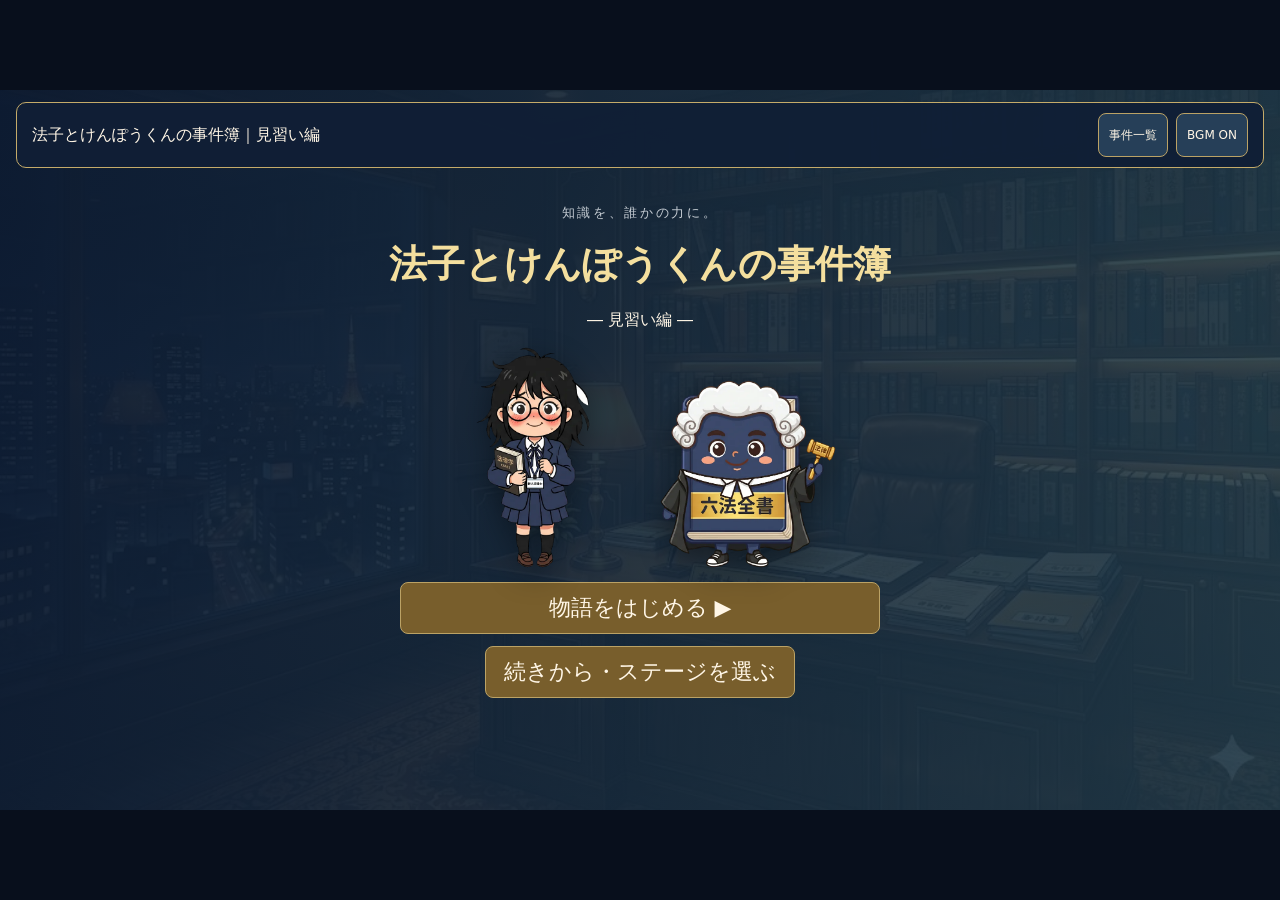
==== commit 36ad15f5: "Publish story edition with introduction and graduation exam music" ====
--- a/index.html
+++ b/index.html
@@ -1,3368 +1 @@
-<!DOCTYPE html>
-<html lang="ja">
-<head>
-<meta charset="UTF-8">
-<meta name="viewport" content="width=device-width, initial-scale=1.0">
-<title>法子とけんぽうくんの事件簿｜見習い編</title>
-<link rel="preconnect" href="https://fonts.googleapis.com">
-<link href="https://fonts.googleapis.com/css2?family=Shippori+Mincho:wght@400;600;800&family=Noto+Serif+JP:wght@300;400;600&display=swap" rel="stylesheet">
-<style>
-/* ─── CSS Variables ─── */
-:root {
-  --navy:      #1a2744;
-  --navy-lt:   #2a3d6b;
-  --gold:      #C8A84B;
-  --gold-lt:   #E8C86A;
-  --crimson:   #8B1A1A;
-  --crimson-lt:#B22222;
-  --teal:      #1a6b6b;
-  --teal-lt:   #2a9d9d;
-  --ivory:     #F5F0E8;
-  --ivory-dark:#E8E0D0;
-  --ink:       #080c18;
-  --warm-bg:   rgba(8,12,24,0.97);
-  --pt-color:  #C8A84B;
-}
-*,*::before,*::after{box-sizing:border-box;margin:0;padding:0}
-html{font-size:16px}
-body{
-  font-family:'Noto Serif JP',serif;
-  background:var(--ink);
-  color:var(--ivory);
-  min-height:100vh;
-  overflow:hidden;
-}
-
-/* ─── Paper texture (subtle) ─── */
-body::before{
-  content:'';position:fixed;inset:0;
-  background-image:url("data:image/svg+xml,%3Csvg xmlns='http://www.w3.org/2000/svg' width='300' height='300'%3E%3Cfilter id='n'%3E%3CfeTurbulence type='fractalNoise' baseFrequency='0.75' numOctaves='4' stitchTiles='stitch'/%3E%3C/filter%3E%3Crect width='300' height='300' filter='url(%23n)' opacity='0.025'/%3E%3C/svg%3E");
-  pointer-events:none;z-index:9999;
-}
-
-/* ════════════════════════════════════════
-   SCENE SYSTEM: ビジュアルノベル形式
-   上: キャラクター＋背景ステージ
-   下: セリフ・問題エリア
-════════════════════════════════════════ */
-.scene{
-  display:none;
-  position:fixed;inset:0;
-  flex-direction:column;
-  z-index:10;
-}
-.scene.active{display:flex;animation:sceneIn 0.35s ease-out;}
-@keyframes sceneIn{from{opacity:0}to{opacity:1}}
-
-/* ─── VN Stage（上部：背景＋キャラクター） ─── */
-.vn-stage{
-  position:absolute;
-  inset:0;
-  overflow:hidden;
-  z-index:0;
-  pointer-events:none;
-}
-
-/* 場面別背景 — 画像 + グラデ下部オーバーレイ */
-.bg-prologue .vn-stage{
-  background:url('./images/bg/bg_prologue.jpg') center/cover no-repeat,
-  linear-gradient(180deg,#0c0a06,#1a1206);}
-.bg-test .vn-stage{
-  background:url('./images/bg/bg_archive.jpg') center/cover no-repeat,
-  linear-gradient(180deg,#100c06,#1e1408);}
-.bg-case1 .vn-stage{
-  background:url('./images/bg/bg_polling.jpg') center/cover no-repeat,
-  linear-gradient(180deg,#0a1020,#0e1830);}
-.bg-case2 .vn-stage{
-  background:url('./images/bg/bg_school.jpg') center/cover no-repeat,
-  linear-gradient(180deg,#060e0a,#0e2016);}
-.bg-case3 .vn-stage{
-  background:url('./images/bg/bg_welfare.jpg') center 55%/cover no-repeat,
-  linear-gradient(180deg,#0c0610,#180e1c);}
-.bg-case4 .vn-stage{
-  background:url('./images/bg/bg_office.jpg') center 55%/cover no-repeat,
-  linear-gradient(180deg,#060810,#0c1028);}
-.bg-case5 .vn-stage{
-  background:url('./images/bg/bg_park.jpg') center/cover no-repeat,
-  linear-gradient(180deg,#040c0c,#081818);}
-.bg-case6 .vn-stage{
-  background:url('./images/bg/bg_hospital.jpg') center/cover no-repeat,
-  linear-gradient(180deg,#040810,#08121e);}
-.bg-exam .vn-stage{
-  background:url('./images/bg/bg_courtroom.jpg') center/cover no-repeat,
-  linear-gradient(180deg,#0c0806,#1a1008);}
-.bg-ending .vn-stage{
-  background:url('./images/bg/bg_ending.jpg') center/cover no-repeat,
-  linear-gradient(180deg,#060408,#160c1a);}
-
-/* キャラクタースプライト */
-.vn-char-sprite{
-  position:absolute;top:4vh;left:50%;
-  transform:translateX(-50%);
-  height:70vh;max-height:540px;
-  object-fit:contain;
-  z-index:3;
-  transition:opacity 0.25s ease, transform 0.25s ease;
-  filter:drop-shadow(0 4px 16px rgba(0,0,0,0.7));
-}
-
-/* ステージ装飾（下部ライン） */
-.vn-stage::after{
-  content:'';position:absolute;bottom:0;left:0;right:0;
-  height:3px;
-  background:linear-gradient(90deg,transparent,var(--gold),transparent);
-}
-
-/* ─── VN Textbox（下部：テキスト・問題エリア） ─── */
-.vn-textbox{
-  position:absolute;
-  bottom:0;left:0;right:0;
-  height:34vh;
-  overflow-y:auto;
-  -webkit-overflow-scrolling:touch;
-  background:rgba(10,14,26,0.88);
-  backdrop-filter:blur(4px);
-  -webkit-backdrop-filter:blur(4px);
-  border-top:1px solid rgba(200,168,75,0.3);
-  padding:0 0 20px;
-  display:flex;flex-direction:column;
-  position:absolute;
-  z-index:2;
-}
-.vn-content{
-  flex:1;
-  padding:14px 18px 8px;
-  display:flex;flex-direction:column;
-  gap:10px;
-}
-
-/* ─── VN Step表示制御 ─── */
-.vn-step{display:none;}
-.vn-step.vn-show{
-  display:block;
-  animation:vnStepIn 0.3s ease-out;
-}
-@keyframes vnStepIn{
-  from{opacity:0;transform:translateX(16px)}
-  to{opacity:1;transform:none}
-}
-
-/* ─── VN Next Button（テキストボックス下部固定） ─── */
-.vn-next-btn{
-  display:none;
-  width:calc(100% - 32px);
-  margin:8px 16px 4px;
-  padding:13px 20px;
-  background:linear-gradient(135deg,var(--navy-lt),var(--navy));
-  border:1px solid var(--gold);
-  border-radius:4px;
-  color:var(--ivory);
-  font-family:'Shippori Mincho',serif;
-  font-size:0.9rem;font-weight:600;
-  cursor:pointer;text-align:center;
-  transition:all 0.2s;
-  letter-spacing:0.05em;
-}
-.vn-next-btn:hover{
-  background:linear-gradient(135deg,#3a5080,var(--navy-lt));
-  box-shadow:0 4px 16px rgba(200,168,75,0.25);
-  transform:translateY(-1px);
-}
-.vn-next-btn.vn-start-btn{
-  background:linear-gradient(135deg,var(--gold),#a07820);
-  color:var(--ink);font-weight:700;
-  border-color:var(--gold-lt);
-}
-
-/* ─── HUD ─── */
-#hud{
-  position:fixed;top:10px;left:10px;
-  z-index:200;
-  display:flex;align-items:center;gap:8px;
-  padding:0;
-  background:none;
-  border:none;
-  pointer-events:none;
-}
-#hud > *{ pointer-events:auto; }
-.hud-pt{
-  display:flex;align-items:center;gap:7px;
-  font-family:'Shippori Mincho',serif;font-size:1.1rem;
-  color:var(--gold-lt);font-weight:700;
-  background:rgba(0,0,0,0.75);
-  border:2px solid var(--gold);
-  border-radius:8px;
-  padding:6px 14px 6px 8px;
-  min-width:90px;
-}
-.pt-icon{
-  width:26px;height:26px;
-  background:radial-gradient(circle at 35% 35%,#F0D060,var(--gold) 60%,#8B6000);
-  border-radius:50%;border:2px solid #8B6000;
-  display:inline-flex;align-items:center;justify-content:center;
-  font-size:9px;color:#3a2000;font-weight:800;font-family:serif;
-  box-shadow:0 2px 4px rgba(0,0,0,0.5);flex-shrink:0;
-}
-.hud-scene-name{display:none;}
-.avatar-badge{
-  padding:3px 8px;border-radius:20px;
-  font-weight:600;font-size:0.68rem;font-family:'Shippori Mincho',serif;
-  transition:all 0.5s;
-}
-.avatar-badge.trainee{background:var(--navy);border:1px solid var(--navy-lt);color:#a0b4d8;}
-.avatar-badge.lawyer{
-  background:linear-gradient(135deg,var(--gold),#8B6000);
-  border:1px solid var(--gold-lt);color:var(--ink);
-  box-shadow:0 0 8px rgba(200,168,75,0.5);
-}
-
-/* scene-content内の共通コンテンツ（VN textbox内） */
-.scene-content{display:flex;flex-direction:column;gap:12px;}
-
-/* ─── Scene Title ─── */
-.scene-title-block{text-align:center;padding:16px 0 8px;}
-.scene-label{font-size:0.6rem;letter-spacing:0.2em;color:var(--gold);text-transform:uppercase;display:block;margin-bottom:5px;}
-.scene-title{
-  font-family:'Shippori Mincho',serif;font-size:1.4rem;font-weight:800;line-height:1.3;
-  background:linear-gradient(135deg,var(--gold-lt),var(--gold),#a07820);
-  -webkit-background-clip:text;-webkit-text-fill-color:transparent;background-clip:text;
-}
-.scene-subtitle{font-size:0.75rem;color:rgba(245,240,232,0.55);margin-top:5px;}
-
-/* ─── Divider ─── */
-.divider{display:none;}/* VNスタイルでは非表示 */
-
-/* ─── Narration Box ─── */
-.narration-box{
-  background:rgba(6,10,20,0.85);border:1px solid rgba(200,168,75,0.3);
-  border-radius:6px;padding:14px 16px;line-height:1.8;font-size:0.88rem;color:var(--ivory);
-  position:relative;
-}
-.narration-box::before{
-  content:'';position:absolute;inset:3px;
-  border:1px solid rgba(200,168,75,0.1);border-radius:4px;pointer-events:none;
-}
-
-/* ─── Dialogue ─── */
-.dialogue-block{display:flex;gap:10px;align-items:flex-start;}
-.char-portrait{
-  width:60px;height:60px;border-radius:50%;overflow:hidden;
-  border:2px solid var(--gold);flex-shrink:0;
-  box-shadow:0 0 10px rgba(200,168,75,0.3);
-  background:#fff;display:flex;align-items:center;justify-content:center;
-}
-.char-portrait img{width:100%;height:100%;object-fit:cover;object-position:center 15%;}
-.char-portrait.emoji-icon{font-size:1.8rem;}
-.speech-bubble{
-  flex:1;background:rgba(10,14,26,0.92);border:1px solid rgba(200,168,75,0.35);
-  border-radius:0 8px 8px 8px;padding:10px 12px;position:relative;line-height:1.75;font-size:0.86rem;
-}
-.speech-bubble::before{
-  content:'';position:absolute;left:-7px;top:10px;
-  width:0;height:0;border-top:7px solid transparent;border-bottom:7px solid transparent;
-  border-right:7px solid rgba(200,168,75,0.35);
-}
-.speech-bubble::after{
-  content:'';position:absolute;left:-5px;top:11px;
-  width:0;height:0;border-top:6px solid transparent;border-bottom:6px solid transparent;
-  border-right:6px solid rgba(10,14,26,0.92);
-}
-.char-name{font-family:'Shippori Mincho',serif;font-size:0.72rem;color:var(--gold);font-weight:600;margin-bottom:4px;letter-spacing:0.05em;}
-em{color:var(--gold-lt);font-style:normal;font-weight:600;font-family:'Shippori Mincho',serif;}
-
-/* ─── Buttons ─── */
-.action-area{display:flex;flex-direction:column;gap:8px;margin-top:4px;}
-.btn{
-  display:block;width:100%;padding:13px 18px;border:none;border-radius:4px;
-  font-family:'Shippori Mincho',serif;font-size:0.9rem;font-weight:600;
-  cursor:pointer;text-align:center;transition:all 0.2s;position:relative;letter-spacing:0.05em;
-}
-.btn-primary{background:linear-gradient(135deg,var(--navy-lt),var(--navy));color:var(--ivory);border:1px solid var(--gold);box-shadow:0 4px 12px rgba(26,39,68,0.5);}
-.btn-primary:hover{background:linear-gradient(135deg,#3a5080,var(--navy-lt));box-shadow:0 6px 16px rgba(200,168,75,0.3);transform:translateY(-1px);}
-.btn-gold{background:linear-gradient(135deg,var(--gold),#a07820,var(--gold));color:var(--ink);border:1px solid var(--gold-lt);box-shadow:0 4px 12px rgba(200,168,75,0.4);font-size:0.95rem;}
-.btn-gold:hover{box-shadow:0 6px 20px rgba(200,168,75,0.6);transform:translateY(-2px);}
-.btn-secondary{background:rgba(200,168,75,0.08);color:var(--ivory-dark);border:1px solid rgba(200,168,75,0.3);}
-.btn-secondary:hover{background:rgba(200,168,75,0.15);border-color:var(--gold);transform:translateY(-1px);}
-.btn-ghost{background:rgba(245,240,232,0.05);color:rgba(245,240,232,0.45);border:1px solid rgba(245,240,232,0.15);font-size:0.82rem;}
-.btn-ghost:hover{background:rgba(245,240,232,0.1);color:var(--ivory-dark);}
-.btn:disabled{opacity:0.4;cursor:not-allowed;transform:none!important;}
-
-/* ─── Flavor Box ─── */
-.flavor-box{
-  background:rgba(26,39,68,0.5);border:1px solid rgba(200,168,75,0.25);
-  border-radius:6px;padding:12px 14px;font-size:0.82rem;line-height:1.75;
-}
-.flavor-label{
-  display:block;font-family:'Shippori Mincho',serif;font-size:0.68rem;
-  color:var(--gold);letter-spacing:0.1em;margin-bottom:6px;
-}
-
-/* ─── Progress Dots ─── */
-.progress-banner{display:flex;align-items:center;gap:6px;justify-content:center;font-size:0.7rem;color:rgba(245,240,232,0.35);padding:6px 0;}
-.progress-dot{width:8px;height:8px;border-radius:50%;background:rgba(245,240,232,0.15);border:1px solid rgba(200,168,75,0.2);transition:all 0.4s;}
-.progress-dot.done{background:var(--gold);border-color:var(--gold-lt);box-shadow:0 0 6px rgba(200,168,75,0.4);}
-
-/* ════════════════════════════════════════
-   けんぽうくん 吹き出し穴埋めシステム
-════════════════════════════════════════ */
-.fill-blank-area{
-  display:none;
-  flex-direction:column;gap:10px;
-}
-.fill-blank-area.active{
-  display:flex;
-  background:rgba(10,14,26,0.92);
-  border:1px solid rgba(200,168,75,0.38);
-  border-radius:0 10px 10px 10px;
-  padding:12px 14px 12px;
-  margin-left:8px;
-  position:relative;
-  animation:fillSlideIn 0.35s ease-out;
-}
-.fill-blank-area.active::before{
-  content:'';position:absolute;left:-8px;top:10px;
-  width:0;height:0;
-  border-top:8px solid transparent;
-  border-bottom:8px solid transparent;
-  border-right:8px solid rgba(200,168,75,0.38);
-}
-.fill-blank-area.active::after{
-  content:'';position:absolute;left:-6px;top:11px;
-  width:0;height:0;
-  border-top:7px solid transparent;
-  border-bottom:7px solid transparent;
-  border-right:7px solid rgba(10,14,26,0.92);
-}
-@keyframes fillSlideIn{
-  from{opacity:0;transform:translateX(50px)}
-  to{opacity:1;transform:none}
-}
-.fill-blank-area.leaving{
-  animation:fillSlideOut 0.25s ease-in forwards;
-  pointer-events:none;
-}
-@keyframes fillSlideOut{
-  to{opacity:0;transform:translateX(-50px)}
-}
-
-/* けんぽうくんキャラアイコン（吹き出し上） */
-.fill-kenpo-header{
-  display:flex;align-items:center;gap:8px;
-  padding:10px 0 4px;
-}
-.fill-kenpo-icon{
-  width:42px;height:42px;border-radius:50%;overflow:hidden;
-  border:2px solid var(--gold);background:#fff;flex-shrink:0;
-  box-shadow:0 0 8px rgba(200,168,75,0.3);
-}
-.fill-kenpo-icon img{width:100%;height:100%;object-fit:cover;object-position:center 15%;}
-.fill-kenpo-name{font-family:'Shippori Mincho',serif;font-size:0.7rem;color:var(--gold);font-weight:600;}
-
-/* 吹き出し本体 */
-.kenpo-bubble{
-  background:rgba(10,14,26,0.92);
-  border:1px solid rgba(200,168,75,0.4);
-  border-radius:0 10px 10px 10px;
-  padding:14px 14px 10px;
-  position:relative;
-  margin-left:10px;
-}
-.kenpo-bubble::before{
-  content:'';position:absolute;left:-8px;top:10px;
-  width:0;height:0;
-  border-top:8px solid transparent;
-  border-bottom:8px solid transparent;
-  border-right:8px solid rgba(200,168,75,0.4);
-}
-.kenpo-bubble::after{
-  content:'';position:absolute;left:-6px;top:11px;
-  width:0;height:0;
-  border-top:7px solid transparent;
-  border-bottom:7px solid transparent;
-  border-right:7px solid rgba(10,14,26,0.92);
-}
-.fill-blank-badge{
-  font-size:0.6rem;padding:2px 8px;border-radius:20px;
-  background:var(--navy);border:1px solid var(--gold);
-  color:var(--gold);letter-spacing:0.1em;width:fit-content;
-  margin-bottom:8px;
-}
-.fill-blank-text{
-  font-size:0.88rem;line-height:1.85;color:var(--ivory);
-  margin-bottom:12px;
-}
-.blank-slot{
-  display:inline-block;min-width:100px;padding:2px 10px;
-  background:rgba(200,168,75,0.15);border:2px solid var(--gold);
-  border-radius:4px;color:var(--gold);font-weight:800;text-align:center;
-  font-family:'Shippori Mincho',serif;vertical-align:middle;
-}
-
-/* 選択ボタン（吹き出し内） */
-.fill-choices{display:grid;grid-template-columns:1fr 1fr;gap:7px;margin-top:4px;}
-.fill-choice{
-  background:rgba(245,240,232,0.06);text-align:center;
-  border:1px solid rgba(245,240,232,0.18);
-  border-radius:6px;padding:11px 14px;cursor:pointer;
-  transition:all 0.2s;font-family:'Noto Serif JP',serif;
-  font-size:0.86rem;color:var(--ivory-dark);
-  text-align:left;display:flex;align-items:center;gap:10px;
-  width:100%;
-}
-.fill-choice:hover:not(:disabled){
-  background:rgba(200,168,75,0.12);
-  border-color:var(--gold);color:var(--ivory);
-  transform:translateX(4px);
-}
-.fill-choice.correct{background:rgba(26,107,107,0.25);border-color:var(--teal-lt);color:#80d8d8;}
-.fill-choice.wrong{background:rgba(139,26,26,0.2);border-color:var(--crimson);color:#d08080;}
-.fill-choice:disabled{cursor:not-allowed;}
-.fill-label{
-  width:24px;height:24px;border-radius:50%;flex-shrink:0;
-  background:rgba(200,168,75,0.15);border:1px solid rgba(200,168,75,0.3);
-  display:flex;align-items:center;justify-content:center;
-  font-size:0.72rem;font-weight:600;color:var(--gold);
-}
-.fill-result{display:none;padding:10px 12px;border-radius:6px;font-size:0.83rem;line-height:1.7;margin-top:8px;}
-.fill-result.show{display:block;}
-.fill-result.ok{background:rgba(26,107,107,0.15);border:1px solid var(--teal);color:#a0e0e0;}
-.fill-result.ng{background:rgba(139,26,26,0.12);border:1px solid var(--crimson);color:#d8a0a0;}
-
-/* ════════════════════════════════════════
-   Quiz System
-════════════════════════════════════════ */
-.quiz-area{display:none;flex-direction:column;gap:10px;}
-.quiz-area.active{display:flex;animation:fillSlideIn 0.35s ease-out;}
-.quiz-header{display:flex;justify-content:space-between;align-items:center;}
-.quiz-category-badge{
-  font-size:0.65rem;padding:3px 10px;border-radius:20px;
-  background:var(--navy);border:1px solid var(--navy-lt);color:#a0b4d8;
-  letter-spacing:0.08em;
-}
-.quiz-question{
-  background:rgba(6,10,20,0.85);border:1px solid rgba(200,168,75,0.3);
-  border-radius:6px;padding:14px;font-size:0.88rem;line-height:1.8;color:var(--ivory);
-}
-.quiz-choices{display:grid;grid-template-columns:1fr 1fr;gap:7px;}
-.quiz-choice{
-  background:rgba(245,240,232,0.06);text-align:center;border:1px solid rgba(245,240,232,0.18);
-  border-radius:6px;padding:11px 14px;cursor:pointer;transition:all 0.2s;
-  font-family:'Noto Serif JP',serif;font-size:0.85rem;color:var(--ivory-dark);
-  text-align:left;display:flex;align-items:center;gap:10px;width:100%;
-}
-.quiz-choice:hover:not(:disabled){background:rgba(200,168,75,0.1);border-color:var(--gold);color:var(--ivory);transform:translateX(4px);}
-.quiz-choice.correct{background:rgba(26,107,107,0.25);border-color:var(--teal-lt);color:#80d8d8;}
-.quiz-choice.wrong{background:rgba(139,26,26,0.2);border-color:var(--crimson);color:#d08080;}
-.quiz-choice:disabled{cursor:not-allowed;}
-.choice-label{
-  width:24px;height:24px;border-radius:50%;flex-shrink:0;
-  background:rgba(200,168,75,0.15);border:1px solid rgba(200,168,75,0.3);
-  display:flex;align-items:center;justify-content:center;
-  font-size:0.72rem;font-weight:600;color:var(--gold);
-}
-.quiz-result{display:none;padding:10px 12px;border-radius:6px;font-size:0.83rem;line-height:1.7;margin-top:4px;}
-.quiz-result.show{display:block;}
-.quiz-result.correct-result{background:rgba(26,107,107,0.15);border:1px solid var(--teal);color:#a0e0e0;}
-.quiz-result.wrong-result{background:rgba(139,26,26,0.12);border:1px solid var(--crimson);color:#d8a0a0;}
-.result-icon{font-size:1.1rem;margin-right:6px;}
-
-/* ════════════════════════════════════════
-   コナン風タイトル演出
-════════════════════════════════════════ */
-#case-title-overlay{
-  display:none;position:fixed;inset:0;z-index:500;
-  background:#000;align-items:center;justify-content:center;cursor:pointer;
-}
-#case-title-overlay.show{display:flex;animation:fadeInOverlay 0.4s ease-out;}
-@keyframes fadeInOverlay{from{opacity:0}to{opacity:1}}
-.case-title-bg{
-  width:90%;max-width:560px;
-  background:#000;border:3px solid #333;
-  position:relative;padding:36px 28px;
-  display:flex;flex-direction:column;align-items:center;justify-content:center;
-  min-height:180px;
-}
-.case-title-bg::before{
-  content:'';position:absolute;inset:0;
-  background-image:
-    repeating-linear-gradient(0deg,transparent,transparent 18px,rgba(80,40,20,0.12) 18px,rgba(80,40,20,0.12) 20px),
-    repeating-linear-gradient(90deg,transparent,transparent 38px,rgba(80,40,20,0.08) 38px,rgba(80,40,20,0.08) 40px);
-  pointer-events:none;
-}
-.case-number{font-family:'Shippori Mincho',serif;font-size:0.72rem;letter-spacing:0.3em;color:#888;margin-bottom:12px;text-transform:uppercase;}
-.case-title-text{
-  font-family:'Shippori Mincho',serif;font-size:1.85rem;font-weight:800;
-  color:#fff;text-align:center;line-height:1.4;
-  text-shadow:2px 2px 0 #000,-2px -2px 0 #000,2px -2px 0 #000,-2px 2px 0 #000,0 0 20px rgba(255,220,100,0.4);
-  letter-spacing:0.05em;animation:titlePop 0.5s cubic-bezier(0.2,1.4,0.6,1) 0.3s both;
-}
-@keyframes titlePop{from{transform:scale(0.6);opacity:0}to{transform:scale(1);opacity:1}}
-.case-title-ruby{
-  font-size:0.68em;display:flex;gap:0.1em;margin-bottom:4px;
-  color:#aaa;font-family:'Noto Serif JP',serif;letter-spacing:0.1em;
-  animation:titlePop 0.5s cubic-bezier(0.2,1.4,0.6,1) 0.2s both;
-}
-.case-tap-hint{margin-top:20px;font-size:0.7rem;color:#555;animation:blink 1.2s infinite;}
-@keyframes blink{0%,100%{opacity:0.3}50%{opacity:1}}
-
-/* ════════════════════════════════════════
-   事件解決スタンプ演出
-════════════════════════════════════════ */
-#stamp-overlay{
-  display:none;position:fixed;inset:0;z-index:600;
-  background:rgba(0,0,0,0.75);
-  align-items:center;justify-content:center;
-  cursor:pointer;
-}
-#stamp-overlay.show{display:flex;}
-.stamp-wrap{
-  position:relative;
-  display:flex;flex-direction:column;align-items:center;
-  animation:stampAppear 0.15s ease-out;
-}
-@keyframes stampAppear{
-  0%{transform:scale(1.6) rotate(-8deg);opacity:0}
-  60%{transform:scale(0.95) rotate(2deg);opacity:1}
-  100%{transform:scale(1) rotate(0deg);opacity:1}
-}
-.stamp-circle{
-  width:220px;height:220px;
-  border-radius:50%;
-  border:8px solid #d00;
-  display:flex;flex-direction:column;align-items:center;justify-content:center;
-  gap:4px;
-  box-shadow:0 0 0 4px rgba(200,0,0,0.3),inset 0 0 0 4px rgba(200,0,0,0.15);
-  position:relative;
-}
-.stamp-kanji{
-  font-family:'Shippori Mincho',serif;
-  font-size:2.4rem;font-weight:800;
-  color:#d00;letter-spacing:0.05em;
-  text-shadow:2px 2px 4px rgba(0,0,0,0.3);
-  line-height:1.2;
-}
-.stamp-sub{
-  font-family:'Shippori Mincho',serif;
-  font-size:0.8rem;color:#d00;letter-spacing:0.15em;
-}
-.stamp-msg{
-  margin-top:20px;
-  font-family:'Shippori Mincho',serif;
-  font-size:1.1rem;color:#e8c87a;
-  text-align:center;
-  animation:stampMsgIn 0.4s 0.3s ease-out both;
-}
-@keyframes stampMsgIn{from{opacity:0;transform:translateY(10px)}to{opacity:1;transform:none}}
-.stamp-tap{margin-top:12px;font-size:0.72rem;color:#666;animation:blink 1.2s infinite;}
-
-/* ════════════════════════════════════════
-   PT Short Overlay
-════════════════════════════════════════ */
-#pt-short-overlay{
-  display:none;position:fixed;inset:0;z-index:500;
-  background:rgba(0,0,0,0.8);align-items:center;justify-content:center;
-}
-#pt-short-overlay.show{display:flex;}
-.pt-short-box{
-  background:linear-gradient(135deg,#1a0c0c,#2a1010);
-  border:2px solid var(--crimson-lt);border-radius:12px;
-  padding:28px 24px;max-width:320px;width:90%;text-align:center;
-}
-.pt-short-title{
-  font-family:'Shippori Mincho',serif;font-size:1.1rem;font-weight:800;
-  color:var(--crimson-lt);margin-bottom:10px;
-}
-.pt-short-desc{font-size:0.85rem;line-height:1.75;color:var(--ivory-dark);margin-bottom:16px;}
-
-/* ─── Toast ─── */
-#toast{
-  position:fixed;bottom:100px;left:50%;transform:translate(-50%,20px);
-  background:rgba(26,39,68,0.95);border:1px solid var(--gold);
-  border-radius:20px;padding:8px 18px;font-size:0.8rem;color:var(--ivory);
-  opacity:0;transition:all 0.3s;pointer-events:none;z-index:300;white-space:nowrap;
-}
-#toast.show{opacity:1;transform:translate(-50%,0);}
-
-/* ─── PT pop ─── */
-.pt-pop{
-  position:fixed;font-family:'Shippori Mincho',serif;font-size:1.1rem;
-  font-weight:800;color:var(--gold);pointer-events:none;z-index:400;
-  animation:ptPop 0.85s ease-out forwards;
-}
-@keyframes ptPop{0%{opacity:1;transform:translateY(0)}100%{opacity:0;transform:translateY(-50px)}}
-
-/* ─── BGM Panel ─── */
-#bgm-toggle{
-  position:fixed;bottom:16px;right:16px;z-index:250;
-  width:40px;height:40px;border-radius:50%;
-  background:rgba(26,39,68,0.9);border:1px solid var(--gold);
-  color:var(--gold);font-size:1rem;cursor:pointer;
-  display:flex;align-items:center;justify-content:center;
-}
-#bgm-panel{
-  position:fixed;bottom:64px;right:16px;z-index:250;
-  background:rgba(8,12,24,0.97);border:1px solid rgba(200,168,75,0.4);
-  border-radius:8px;padding:12px;min-width:180px;
-  display:none;flex-direction:column;gap:6px;
-}
-#bgm-panel.open{display:flex;}
-.bgm-panel-title{font-family:'Shippori Mincho',serif;font-size:0.72rem;color:var(--gold);letter-spacing:0.1em;margin-bottom:2px;}
-.bgm-track-btn{
-  background:rgba(245,240,232,0.05);border:1px solid rgba(245,240,232,0.12);
-  border-radius:4px;padding:8px 10px;cursor:pointer;
-  font-family:'Noto Serif JP',serif;font-size:0.78rem;color:var(--ivory-dark);
-  text-align:left;display:flex;align-items:center;gap:7px;transition:all 0.2s;
-}
-.bgm-track-btn:hover{background:rgba(200,168,75,0.1);border-color:var(--gold);}
-.bgm-track-btn.playing{background:rgba(200,168,75,0.15);border-color:var(--gold);color:var(--gold);}
-.track-dot{width:7px;height:7px;border-radius:50%;background:rgba(200,168,75,0.3);flex-shrink:0;}
-.bgm-track-btn.playing .track-dot{background:var(--gold);box-shadow:0 0 6px rgba(200,168,75,0.5);}
-.bgm-credit{font-size:0.6rem;color:rgba(245,240,232,0.3);line-height:1.6;margin-top:4px;border-top:1px solid rgba(200,168,75,0.1);padding-top:6px;}
-#bgm-volume{width:100%;margin-top:4px;accent-color:var(--gold);}
-
-/* ─── Exam ─── */
-.exam-area{display:flex;flex-direction:column;gap:12px;}
-.exam-progress{
-  font-family:'Shippori Mincho',serif;font-size:0.75rem;
-  color:var(--gold);letter-spacing:0.1em;text-align:center;
-}
-.exam-result-card{display:none;flex-direction:column;align-items:center;gap:10px;padding:16px;text-align:center;}
-.exam-result-card.show{display:flex;animation:vnStepIn 0.4s ease-out;}
-.exam-score{font-family:'Shippori Mincho',serif;font-size:1.1rem;font-weight:800;color:var(--gold);}
-.exam-grade{
-  font-family:'Shippori Mincho',serif;font-size:2.2rem;font-weight:800;
-  background:linear-gradient(135deg,var(--gold-lt),var(--gold));
-  -webkit-background-clip:text;-webkit-text-fill-color:transparent;background-clip:text;
-}
-.grade-S{background:linear-gradient(135deg,#ffd700,#ffaa00)!important;-webkit-background-clip:text;background-clip:text;}
-.grade-A{background:linear-gradient(135deg,var(--gold-lt),var(--gold))!important;-webkit-background-clip:text;background-clip:text;}
-.grade-B{background:linear-gradient(135deg,#a0c8e0,#7090b0)!important;-webkit-background-clip:text;background-clip:text;}
-.grade-C{background:linear-gradient(135deg,#c0a080,#907060)!important;-webkit-background-clip:text;background-clip:text;}
-
-/* ─── Ending ─── */
-.ending-card{display:flex;flex-direction:column;gap:12px;}
-.ending-clear{font-family:'Shippori Mincho',serif;font-size:0.7rem;letter-spacing:0.3em;color:var(--gold);text-align:center;}
-.ending-title{font-family:'Shippori Mincho',serif;font-size:1.3rem;font-weight:800;color:var(--gold-lt);text-align:center;}
-.score-panel{display:grid;grid-template-columns:1fr 1fr;gap:8px;}
-.score-cell{background:rgba(26,39,68,0.5);border:1px solid rgba(200,168,75,0.2);border-radius:6px;padding:8px;text-align:center;}
-.score-label{display:block;font-size:0.62rem;color:rgba(245,240,232,0.45);margin-bottom:3px;}
-.score-value{font-family:'Shippori Mincho',serif;font-size:0.95rem;font-weight:600;color:var(--gold-lt);}
-.achievement-list{display:flex;flex-wrap:wrap;gap:6px;justify-content:center;}
-.achievement-badge{
-  padding:4px 10px;border-radius:20px;font-size:0.72rem;
-  background:rgba(26,39,68,0.4);border:1px solid rgba(245,240,232,0.1);
-  color:rgba(245,240,232,0.3);
-}
-.achievement-badge.earned{
-  background:rgba(200,168,75,0.15);border-color:var(--gold);
-  color:var(--gold-lt);box-shadow:0 0 6px rgba(200,168,75,0.2);
-}
-.ending-narration{font-size:0.85rem;line-height:1.85;color:var(--ivory-dark);}
-.tsudzuku{text-align:center;font-family:'Shippori Mincho',serif;font-size:1rem;color:var(--gold);letter-spacing:0.3em;margin:8px 0;}
-.coming-soon{text-align:center;font-size:0.7rem;color:rgba(245,240,232,0.35);letter-spacing:0.1em;}
-.summary-note{font-size:0.75rem;line-height:1.75;color:rgba(245,240,232,0.4);border:1px solid rgba(200,168,75,0.15);border-radius:6px;padding:10px;}
-
-/* ── 2キャラ表示 ── */
-.vn-char-sprite{
-  position:absolute; top:4vh; left:50%; transform:translateX(-50%);
-  height:70vh; max-height:540px; object-fit:contain;
-  transition:opacity 0.3s, transform 0.3s;
-  z-index:3;
-}
-.vn-char-sprite.char-left{
-  left:22%; transform:translateX(-50%);
-  filter:drop-shadow(2px 4px 12px rgba(0,0,0,0.6));
-}
-.vn-char-sprite.char-right{
-  left:78%; transform:translateX(-50%);
-  filter:drop-shadow(-2px 4px 12px rgba(0,0,0,0.6));
-}
-.vn-char-sprite.char-center{
-  left:50%; transform:translateX(-50%);
-  filter:drop-shadow(0 4px 8px rgba(0,0,0,0.5));
-}
-.vn-char-sprite{ pointer-events:none !important; }
-.vn-char-sprite.char-hide{ opacity:0; }
-/* コウノ検事ドラマチック登場 */
-/* ─── ○× トラッカー ─── */
-.ans-mark{
-  font-size:1.6rem;font-weight:900;
-  animation:vnStepIn 0.3s ease-out;
-  line-height:1;
-  text-shadow:0 1px 4px rgba(0,0,0,0.7);
-}
-.ans-mark.correct{ color:#60e8e8; }
-.ans-mark.wrong  { color:#ff8080; }
-.exam-slot{
-  font-size:1.8rem;font-weight:900;color:rgba(200,168,75,0.4);
-  transition:all 0.3s ease;line-height:1;min-width:1.6rem;text-align:center;
-}
-.exam-slot.correct{ color:#60e8e8;text-shadow:0 0 8px rgba(96,232,232,0.6); }
-.exam-slot.wrong  { color:#ff8080;text-shadow:0 0 8px rgba(255,128,128,0.6); }
-
-.vn-char-sprite.char-dramatic{
-  left:72%; top:2vh; height:78vh; max-height:600px;
-  transform:translateX(-50%);
-  filter:drop-shadow(-4px 8px 24px rgba(0,0,0,0.9)) brightness(1.1);
-  animation:dramaticEnter 0.6s cubic-bezier(0.22,1,0.36,1);
-}
-@keyframes dramaticEnter{
-  from{transform:translateX(20%) scale(0.7);opacity:0;}
-  to{transform:translateX(-50%) scale(1);opacity:1;}
-}
-
-
-.btn-home{
-  background:none; border:1px solid rgba(200,168,75,0.35); color:var(--gold);
-  border-radius:6px; padding:3px 7px; font-size:0.85rem; cursor:pointer;
-  transition:all 0.2s; margin-left:4px;
-}
-.btn-home:hover{ background:rgba(200,168,75,0.12); }
-
-</style>
-
-  <!-- 集団同時アクセス対応：主要画像を事前ロード -->
-  <link rel="preload" as="image" href="images/bg/bg_prologue.jpg">
-  <link rel="preload" as="image" href="images/kenpoukun.webp" type="image/webp">
-  <link rel="preload" as="image" href="images/noriko.webp" type="image/webp">
-  <link rel="preload" as="image" href="images/bg/bg_school.jpg">
-  <link rel="preload" as="image" href="images/bg/bg_park.jpg">
-</head>
-<body>
-
-<!-- HUD（fixed：全シーン共通） -->
-<div id="hud">
-  <div class="hud-pt">
-    <span class="pt-icon">pt</span>
-    <span id="pt-display">0 pt</span>
-  </div>
-  <div class="hud-scene-name" id="hud-scene-name">法子とけんぽうくんの事件簿</div>
-  <div class="hud-pt">
-    <span class="avatar-badge trainee" id="avatar-badge">見習い</span>
-  </div>
-  <button class="btn-home" onclick="confirmHome()" title="タイトルへ戻る">🏠</button>
-</div>
-
-<!-- Toast -->
-<div id="toast"></div>
-
-<!-- コナン風タイトルオーバーレイ -->
-<div id="case-title-overlay" onclick="closeCaseTitle()">
-  <div class="case-title-bg">
-    <div class="case-number" id="case-number">Case 01</div>
-    <div class="case-title-ruby" id="case-title-ruby"></div>
-    <div class="case-title-text" id="case-title-text">事件タイトル</div>
-    <div class="case-tap-hint">タップして続ける</div>
-  </div>
-</div>
-
-<!-- pt不足オーバーレイ -->
-<div id="pt-short-overlay">
-  <div class="pt-short-card">
-    <div class="pt-short-img">
-      <img src="./images/comic.webp" alt="法子とけんぽうくん" style="width:160px;border-radius:8px;" onerror="this.style.display='none';this.nextSibling.style.display='block'">
-      <span style="display:none;font-size:4rem">😰</span>
-    </div>
-    <div class="pt-short-title">pt不足！</div>
-    <div class="pt-short-sub">
-      けんぽうくん：「法子！まだptが足りないよ！<br>
-      依頼をちゃんと解決してから来なさい！」<br><br>
-      <span style="color:var(--gold)">卒業テストには<em>60pt</em>必要です</span>
-    </div>
-    <button class="btn btn-primary" onclick="closePtShort()">↩ 依頼に戻る</button>
-  </div>
-</div>
-
-<!-- BGM Controller -->
-<audio id="bgm-main" loop preload="none"></audio>
-<audio id="se-select" src="[data-uri]" preload="auto"></audio>
-<audio id="se-mystery" src="[data-uri]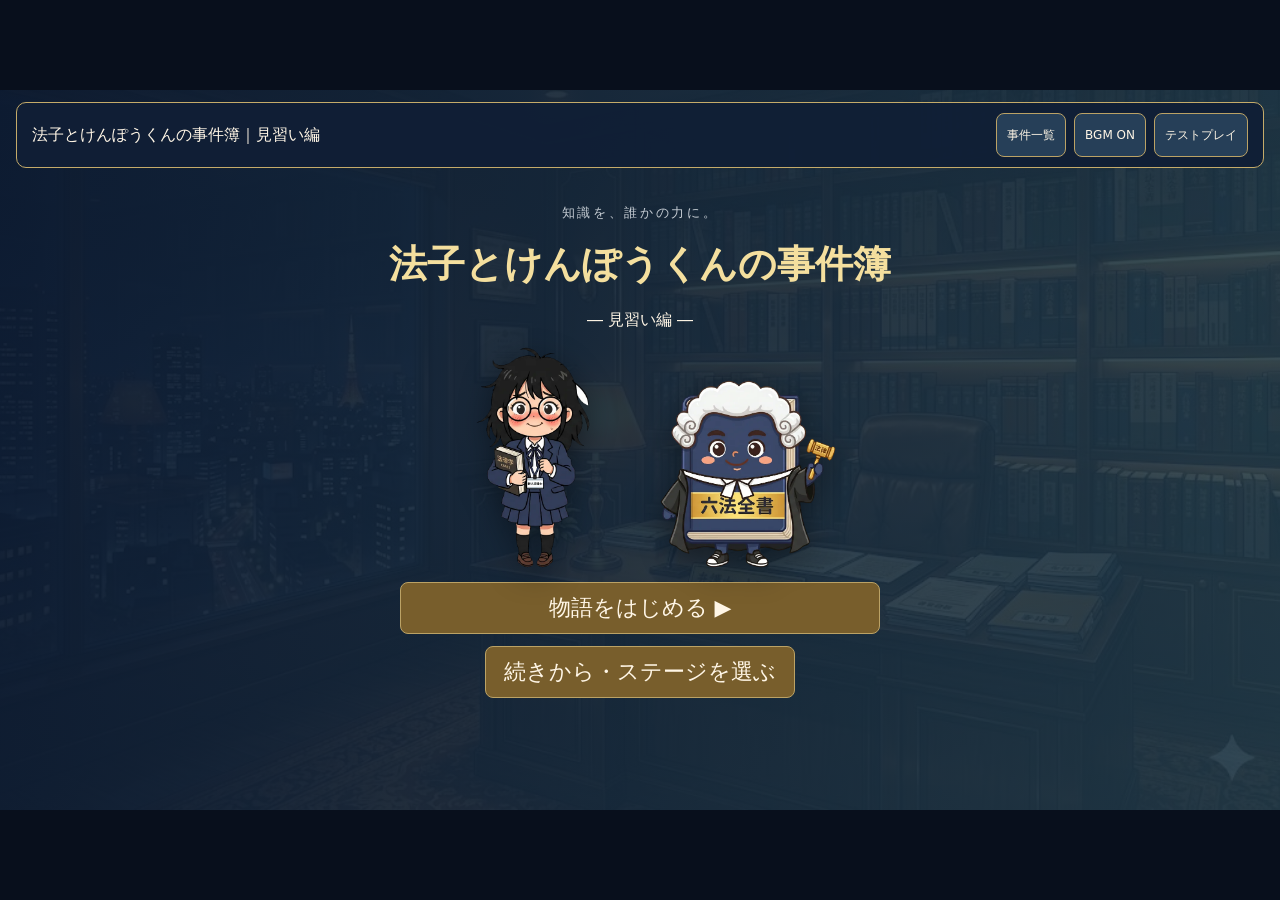
==== commit 1ee8b114: "Expand graduation exam and add applied case questions with achievement titles" ====
--- a/index.html
+++ b/index.html
@@ -1 +1 @@
-<!doctype html><html lang="ja"><meta charset="utf-8"><meta name="viewport" content="width=device-width,initial-scale=1"><title>法子とけんぽうくんの事件簿｜見習い編</title><link rel="stylesheet" href="game-v6/style.css"><main id="game"><header><span>CASE 01　おばあちゃんと国民主権の謎</span><button id="home">事件一覧</button><button id="audio" aria-pressed="true">BGM ON</button></header><div id="phase">相棒との出会い</div><div id="cast"><div class="actor noriko" data-person="n"><div class="sprite" role="img" aria-label="法子"></div><span>法子</span></div><div class="actor sadako" data-person="s"><div class="sprite" role="img" aria-label="さだ子"></div><span>田中さだ子</span></div><div class="actor kenpo" data-person="k"><div class="sprite" role="img" aria-label="けんぽうくん"></div><span>けんぽうくん</span></div></div><section id="panel" aria-label="会話と問題"><div id="speaker"></div><p id="line" aria-live="polite"></p><div id="choices"></div><p id="feedback" role="status"></p><nav><span id="progress"></span><button id="next">相談を聞く ▶</button></nav></section><div id="start"></div></main><audio id="bgm" src="bgm_walk.mp3" loop preload="none"></audio><script src="game-v6/cases-data.js"></script><script src="game-v6/game.js"></script><script src="game-v6/journey-data.js"></script><script src="game-v6/journey.js"></script></html>
+<!doctype html><html lang="ja"><meta charset="utf-8"><meta name="viewport" content="width=device-width,initial-scale=1"><title>法子とけんぽうくんの事件簿｜見習い編</title><link rel="stylesheet" href="game-v6/style.css?v=20261102-quiz2"><main id="game"><header><span>CASE 01　おばあちゃんと国民主権の謎</span><button id="home">事件一覧</button><button id="audio" aria-pressed="true">BGM ON</button></header><div id="phase">相棒との出会い</div><div id="cast"><div class="actor noriko" data-person="n"><div class="sprite" role="img" aria-label="法子"></div><span>法子</span></div><div class="actor sadako" data-person="s"><div class="sprite" role="img" aria-label="さだ子"></div><span>田中さだ子</span></div><div class="actor kenpo" data-person="k"><div class="sprite" role="img" aria-label="けんぽうくん"></div><span>けんぽうくん</span></div></div><section id="panel" aria-label="会話と問題"><div id="speaker"></div><p id="line" aria-live="polite"></p><div id="choices"></div><p id="feedback" role="status"></p><nav><span id="progress"></span><button id="next">相談を聞く ▶</button></nav></section><div id="start"></div></main><audio id="bgm" src="bgm_walk.mp3" loop preload="none"></audio><script src="game-v6/cases-data.js?v=20261102-quiz2"></script><script src="game-v6/game.js?v=20261102-quiz2"></script><script src="game-v6/journey-data.js?v=20261102-quiz2"></script><script src="game-v6/journey.js?v=20261102-quiz2"></script></html>
--- a/game-v6/style.css
+++ b/game-v6/style.css
@@ -16,3 +16,7 @@
 
 /* Keep BGM controls reachable above the title and stage selector. */
 header{z-index:20}
+
+#test-notice{position:absolute;right:24px;top:82px;z-index:21;background:#503b20ed;border:1px solid #d8bc7d;border-radius:6px;padding:5px 12px;font-size:13px;pointer-events:none}.test-tools{display:flex;flex-wrap:wrap;justify-content:center;gap:8px}.test-tools button{font-size:14px!important;min-height:44px;background:#254d60!important}@media(max-width:700px){#test-notice{top:74px;font-size:11px;right:12px}.test-tools button{font-size:12px!important}header span{font-size:11px}header{gap:4px;padding:7px}header button{padding:6px}}
+
+.test-applied{font-size:14px;max-width:90%}.test-applied summary{cursor:pointer;padding:8px}.test-applied button{font-size:13px!important;margin:4px}.test-tools{max-width:900px}#start:has(.test-tools){overflow:auto;justify-content:flex-start;padding-top:110px;gap:10px}#start.title-page:has(.test-tools){padding-top:90px}#start:has(.test-tools) h1{margin:5px}.title-page:has(.test-tools) .title-cast{height:140px;min-height:140px}
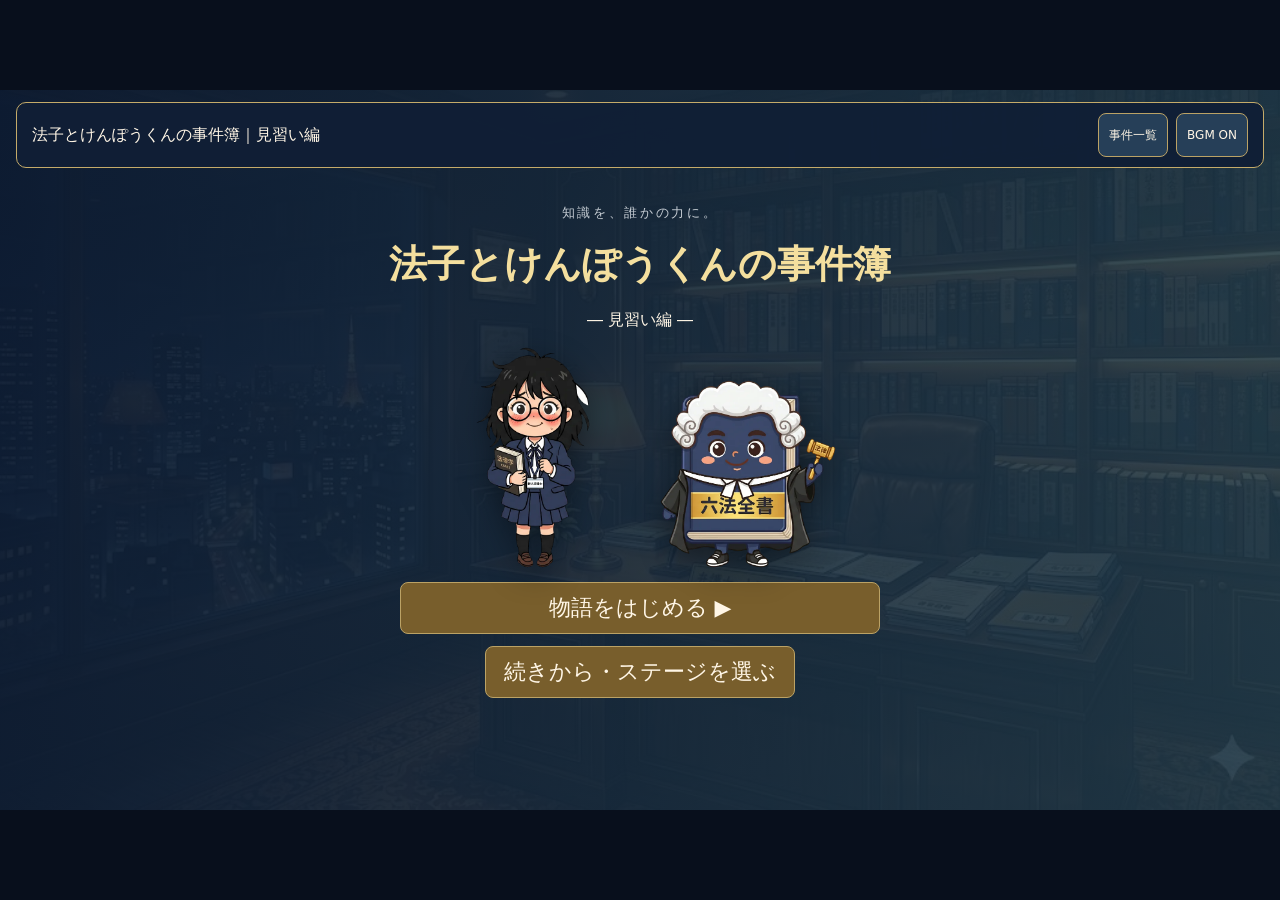
==== commit 6e7a13d5: "Publish student edition: remove test tools and normalize old preview links" ====
--- a/index.html
+++ b/index.html
@@ -1 +1 @@
-<!doctype html><html lang="ja"><meta charset="utf-8"><meta name="viewport" content="width=device-width,initial-scale=1"><title>法子とけんぽうくんの事件簿｜見習い編</title><link rel="stylesheet" href="game-v6/style.css?v=20261102-quiz2"><main id="game"><header><span>CASE 01　おばあちゃんと国民主権の謎</span><button id="home">事件一覧</button><button id="audio" aria-pressed="true">BGM ON</button></header><div id="phase">相棒との出会い</div><div id="cast"><div class="actor noriko" data-person="n"><div class="sprite" role="img" aria-label="法子"></div><span>法子</span></div><div class="actor sadako" data-person="s"><div class="sprite" role="img" aria-label="さだ子"></div><span>田中さだ子</span></div><div class="actor kenpo" data-person="k"><div class="sprite" role="img" aria-label="けんぽうくん"></div><span>けんぽうくん</span></div></div><section id="panel" aria-label="会話と問題"><div id="speaker"></div><p id="line" aria-live="polite"></p><div id="choices"></div><p id="feedback" role="status"></p><nav><span id="progress"></span><button id="next">相談を聞く ▶</button></nav></section><div id="start"></div></main><audio id="bgm" src="bgm_walk.mp3" loop preload="none"></audio><script src="game-v6/cases-data.js?v=20261102-quiz2"></script><script src="game-v6/game.js?v=20261102-quiz2"></script><script src="game-v6/journey-data.js?v=20261102-quiz2"></script><script src="game-v6/journey.js?v=20261102-quiz2"></script></html>
+<!doctype html><html lang="ja"><meta charset="utf-8"><meta name="viewport" content="width=device-width,initial-scale=1"><title>法子とけんぽうくんの事件簿｜見習い編</title><link rel="stylesheet" href="game-v6/style.css?v=20261103-final1"><main id="game"><header><span>CASE 01　おばあちゃんと国民主権の謎</span><button id="home">事件一覧</button><button id="audio" aria-pressed="true">BGM ON</button></header><div id="phase">相棒との出会い</div><div id="cast"><div class="actor noriko" data-person="n"><div class="sprite" role="img" aria-label="法子"></div><span>法子</span></div><div class="actor sadako" data-person="s"><div class="sprite" role="img" aria-label="さだ子"></div><span>田中さだ子</span></div><div class="actor kenpo" data-person="k"><div class="sprite" role="img" aria-label="けんぽうくん"></div><span>けんぽうくん</span></div></div><section id="panel" aria-label="会話と問題"><div id="speaker"></div><p id="line" aria-live="polite"></p><div id="choices"></div><p id="feedback" role="status"></p><nav><span id="progress"></span><button id="next">相談を聞く ▶</button></nav></section><div id="start"></div></main><audio id="bgm" src="bgm_walk.mp3" loop preload="none"></audio><script src="game-v6/cases-data.js?v=20261103-final1"></script><script src="game-v6/game.js?v=20261103-final1"></script><script src="game-v6/journey-data.js?v=20261103-final1"></script><script src="game-v6/journey.js?v=20261103-final1"></script><script src="game-v6/article-data.js?v=20261103-final1"></script><script src="game-v6/minigame.js?v=20261103-final1"></script></html>
--- a/game-v6/style.css
+++ b/game-v6/style.css
@@ -1,5 +1,5 @@
 *{box-sizing:border-box}body{margin:0;background:#080f1c;color:#fff6e6;font-family:system-ui,'Noto Sans',sans-serif;min-height:100svh;display:grid;place-items:center}button{font:inherit;color:inherit;cursor:pointer;border:1px solid #bba265;background:#263f58;border-radius:8px;padding:10px 18px;min-height:44px}button:hover:not(:disabled),button:focus-visible{background:#3b6179;outline:2px solid #e4cb83}button:disabled{cursor:default}#game{position:relative;width:min(100vw,160vh);height:min(100svh,62.5vw);min-height:600px;overflow:hidden;background:linear-gradient(#0e213022,#0d1a3444),url('../images/bg/bg_polling.jpg') center/cover}header{position:absolute;inset:12px 16px auto;display:flex;align-items:center;gap:8px;padding:10px 15px;background:#101f36f5;border:1px solid #c5ab69;border-radius:10px;z-index:5}header span{flex:1}header button{font-size:12px;padding:6px 10px}#phase{position:absolute;left:28px;top:88px;padding:6px 14px;background:#163a48df;border-radius:5px;z-index:4;font-size:14px}#cast{position:absolute;inset:0}.actor{position:absolute;bottom:30%;width:24%;height:54%;transition:filter .2s,opacity .2s;filter:brightness(.78);transform-origin:bottom center}.noriko{left:6%}.sadako{left:39%;width:22%;height:47%}.kenpo{right:6%;width:21%;height:37%}.actor img,.sprite{width:100%;height:100%;object-fit:contain;object-position:center bottom;filter:drop-shadow(0 8px 6px #14213444)}.sprite{background-position:center bottom;background-size:contain;background-repeat:no-repeat}.noriko .sprite{background-image:url('../images/noriko.webp')}.kenpo .sprite{background-image:url('../images/kenpoukun.webp')}.actor span{display:none}.actor.active{filter:brightness(1);z-index:2}.actor.active .sprite,.actor.active img{filter:drop-shadow(0 0 10px #fff5)}#panel{position:absolute;bottom:14px;left:24px;right:24px;padding:20px 26px 15px;background:#101f36f5;border:2px solid #c5ab69;border-radius:12px;z-index:4;min-height:29%}#speaker{display:inline-block;background:#254e57;color:#fff3d8;border:1px solid #bba265;border-radius:6px;padding:5px 18px;margin-top:-40px;vertical-align:top;font-size:18px}#line{font-size:clamp(18px,1.65vw,25px);line-height:1.75;margin:8px 0;white-space:pre-line}nav{display:flex;align-items:center;justify-content:space-between;gap:15px;margin-top:12px}#progress{font-size:14px;color:#dec98b}#choices{display:grid;gap:8px}#choices button{text-align:left;line-height:1.5;background:#233c53;border-color:#6d8596}#choices button.ok{background:#1b655e;border:2px solid #99ddd0}#choices button.ng{background:#6c3141}#feedback{line-height:1.6;color:#bee7df;margin:10px 0 0;font-size:16px}#start{position:absolute;inset:0;z-index:10;background:#101f36ee;display:flex;flex-direction:column;align-items:center;justify-content:center;text-align:center;padding:30px;gap:16px}#start p{margin:0;line-height:1.7}#start h1{font-size:clamp(22px,3vw,38px)}#start small{color:#c6cdd4;line-height:1.6}#start button{background:#785e2c;font-size:22px}#game.question #panel{left:36%;top:100px;bottom:16px;overflow:auto;padding:22px}#game.question #line{font-size:clamp(17px,1.45vw,23px);line-height:1.65}#game.question .sadako{opacity:0}#game.question .noriko{left:3%;height:40%;width:16%;bottom:7%}#game.question .kenpo{left:7%;right:auto;width:24%;height:37%;bottom:48%}#game.question #phase{left:24px}#game.question #speaker{margin-top:0}#game.question #choices button{font-size:clamp(16px,1.35vw,21px)}.bounce{animation:hop .45s ease-out}.shake{animation:shake .4s ease-in-out}.reveal{animation:reveal .35s ease-out}@keyframes hop{0%,100%{transform:translateY(0)}45%{transform:translateY(-20px)}}@keyframes shake{0%,100%{transform:translateX(0)}30%{transform:translateX(-10px)}70%{transform:translateX(10px)}}@keyframes reveal{from{opacity:.5;transform:translateY(8px)}to{opacity:1;transform:translateY(0)}}.still *{animation:none!important;transition:none!important}@media(prefers-reduced-motion:reduce){*{animation:none!important;transition:none!important}}@media(max-width:700px){#game{width:100%;height:100svh;min-height:680px}header{flex-wrap:wrap;gap:4px;inset:6px}header span{flex-basis:100%;font-size:13px}header button{min-height:38px}#phase{top:108px;font-size:12px}.actor{bottom:40%;height:35%}.sadako{height:32%}.kenpo{height:25%}#panel{left:10px;right:10px;bottom:10px;padding:16px;min-height:36%}#game.question #panel{left:10px;right:10px;top:37%;bottom:10px}#game.question .noriko{height:20%;bottom:65%;left:12%;width:20%}#game.question .kenpo{height:20%;bottom:65%;left:55%;width:23%}#line{font-size:18px}#choices button{padding:9px 12px}}
-#game:not(.original) .noriko{width:30%;left:2%}#game:not(.original) .kenpo{width:26%;right:3%}#game:not(.original) .sprite{position:absolute;bottom:0;height:auto;aspect-ratio:1;background-image:url('assets/expressions.webp');background-size:300% 200%;background-position:0 0}#game:not(.original) .kenpo .sprite{background-position:0 100%}#game:not(.original) [data-pose="1"] .sprite{background-position-x:50%}#game:not(.original) [data-pose="2"] .sprite{background-position-x:100%}#game.question:not(.original) .noriko{width:27%;left:2%}#game.question:not(.original) .kenpo{width:29%;left:3%;right:auto}@media(max-width:700px){#game:not(.original) .noriko{width:35%;left:0}#game:not(.original) .kenpo{width:28%;right:1%}#game.question:not(.original) .noriko{width:25%;left:12%}#game.question:not(.original) .kenpo{width:25%;left:56%}}
+#game:not(.original) .noriko{width:30%;left:2%}#game:not(.original) .kenpo{width:26%;right:3%}#game:not(.original) .sprite{position:absolute;bottom:0;height:auto;aspect-ratio:1;background-image:var(--expression-sheet);background-size:300% 200%;background-position:0 0}#game:not(.original) .kenpo .sprite{background-position:0 100%}#game:not(.original) [data-pose="1"] .sprite{background-position-x:50%}#game:not(.original) [data-pose="2"] .sprite{background-position-x:100%}#game.question:not(.original) .noriko{width:27%;left:2%}#game.question:not(.original) .kenpo{width:29%;left:3%;right:auto}@media(max-width:700px){#game:not(.original) .noriko{width:35%;left:0}#game:not(.original) .kenpo{width:28%;right:1%}#game.question:not(.original) .noriko{width:25%;left:12%}#game.question:not(.original) .kenpo{width:25%;left:56%}}
 #game:not(.original) .noriko .sprite{aspect-ratio:512/540;background-size:300% 189.63%}#game:not(.original) .kenpo .sprite{aspect-ratio:512/484;background-size:300% 211.57%}
 .sadako .sprite{background-image:url('../images/sadako.webp')}#game:not(.original) .sadako .sprite{background-image:url('assets/sadako-expressions.webp');background-size:300% 200%;aspect-ratio:1;background-position:0 0}#game:not(.original) .sadako[data-pose="1"] .sprite{background-position:50% 0}#game:not(.original) .sadako[data-pose="2"] .sprite{background-position:100% 0}#game:not(.original) .sadako[data-pose="3"] .sprite{background-position:0 100%}#game:not(.original) .sadako[data-pose="4"] .sprite{background-position:50% 100%}#game:not(.original) .sadako[data-pose="5"] .sprite{background-position:100% 100%}#game:not(.original) .sadako{width:29%;left:35.5%}
 #game.question:not(.original) .noriko{width:22%;left:5%}#game.question:not(.original) .kenpo{width:24%;left:5%;bottom:50%}@media(max-width:700px){#game.question:not(.original) .noriko{width:25%;left:12%}#game.question:not(.original) .kenpo{width:25%;left:56%;bottom:65%}}
@@ -20,3 +20,15 @@
 #test-notice{position:absolute;right:24px;top:82px;z-index:21;background:#503b20ed;border:1px solid #d8bc7d;border-radius:6px;padding:5px 12px;font-size:13px;pointer-events:none}.test-tools{display:flex;flex-wrap:wrap;justify-content:center;gap:8px}.test-tools button{font-size:14px!important;min-height:44px;background:#254d60!important}@media(max-width:700px){#test-notice{top:74px;font-size:11px;right:12px}.test-tools button{font-size:12px!important}header span{font-size:11px}header{gap:4px;padding:7px}header button{padding:6px}}
 
 .test-applied{font-size:14px;max-width:90%}.test-applied summary{cursor:pointer;padding:8px}.test-applied button{font-size:13px!important;margin:4px}.test-tools{max-width:900px}#start:has(.test-tools){overflow:auto;justify-content:flex-start;padding-top:110px;gap:10px}#start.title-page:has(.test-tools){padding-top:90px}#start:has(.test-tools) h1{margin:5px}.title-page:has(.test-tools) .title-cast{height:140px;min-height:140px}
+/* Graduation title: persistent, large and readable, with a short arrival. */
+#rank-award{position:absolute;left:20%;right:20%;top:20%;min-height:30%;z-index:4;text-align:center;padding:22px 24px;color:#fff4d5;background:radial-gradient(ellipse at 50% 0,#92723966,transparent 80%),linear-gradient(135deg,#142c46fa,#101e34fa);border:2px solid #e7c46e;border-radius:16px;box-shadow:0 0 0 6px #dfbf6a22,0 20px 50px #0008;animation:award-arrive .65s cubic-bezier(.16,.8,.2,1) both;overflow:hidden}#rank-award:before,#rank-award:after{content:'';position:absolute;top:19%;bottom:19%;width:8px;border:2px solid #d8b75d;opacity:.65}#rank-award:before{left:12px;border-right:0;border-radius:70% 0 0 70%}#rank-award:after{right:12px;border-left:0;border-radius:0 70% 70% 0}#rank-award h2{font-size:clamp(28px,3.6vw,54px);line-height:1.4;letter-spacing:.06em;margin:14px 0;text-shadow:0 3px 15px #0009;overflow-wrap:anywhere}.award-label{font-size:clamp(16px,1.4vw,24px);letter-spacing:.35em;margin:0;color:#ffe2a0}.award-score{margin:0;font-size:clamp(15px,1.5vw,23px);color:#dce9ee}#rank-award[data-tier=silver]{border-color:#c8e0ed;background:radial-gradient(ellipse at 50% 0,#b8dbed44,transparent 80%),linear-gradient(135deg,#20394d,#101e34)}#rank-award[data-tier=bronze]{border-color:#d7a872;background:radial-gradient(ellipse at 50% 0,#b47e4e44,transparent 80%),linear-gradient(135deg,#3f3342,#101e34)}.rank-scene .noriko{left:2%;width:17%;height:32%;bottom:34%}.rank-scene .kenpo{right:2%;width:17%;height:28%;bottom:34%}#certificate .certificate-title{font-size:clamp(22px,2.4vw,38px);font-weight:800;color:#ffe3a1;line-height:1.4}@keyframes award-arrive{0%{opacity:0;transform:scale(1.18) translateY(-8px);filter:brightness(1.7)}65%{transform:scale(.98)}100%{opacity:1;transform:scale(1);filter:brightness(1)}}
+/* Constitutional word targets. All text remains native HTML. */
+.article-entry{font-size:16px!important;background:#245869!important;max-width:90%;margin-top:4px}.article-entry:disabled{opacity:.65}.article-game .sadako,.article-game .prosecutor{display:none!important}.article-game .noriko{left:2%;width:17%;height:31%;bottom:25%}.article-game .kenpo{right:2%;width:17%;height:27%;bottom:26%}.article-game #panel{min-height:0;padding:12px 22px}.article-game #line{font-size:clamp(16px,1.5vw,22px);line-height:1.5;margin:4px 0}.article-game #feedback{font-size:clamp(13px,1.1vw,17px);line-height:1.5;margin:5px 0}.article-game nav{margin-top:6px}.article-game #speaker{font-size:15px;margin-top:-32px}.article-screen{position:absolute;left:21%;right:21%;top:18%;bottom:29%;z-index:4;display:flex;flex-direction:column;gap:14px}.article-question{text-align:center;color:#fff6df;background:#102139f0;border:1px solid #d5b96c;border-radius:12px;padding:10px 16px}.article-question small{color:#f1ce7d;font-size:14px}.article-text{font-size:clamp(17px,1.75vw,26px);line-height:1.65;margin:5px 0}.article-blank{display:inline-block;min-width:2.8em;margin:0 .15em;padding:0 .4em;background:#e1c16d;color:#102139;border-radius:6px;font-weight:800;box-shadow:0 0 15px #f3d97744}.article-targets{display:grid;grid-template-columns:repeat(3,minmax(0,1fr));align-items:center;flex:1;gap:12px;padding:8px 0;min-height:94px}.word-target{position:relative;min-height:78px;max-width:100%;border-radius:50%;border:2px solid #ebcf85;background:radial-gradient(ellipse at 50% 30%,#376a7d,#173448);font-size:clamp(17px,1.7vw,25px);font-weight:700;line-height:1.5;padding:12px 9px;box-shadow:0 0 0 6px #efca6b22,0 8px 18px #0007;animation:target-float 4.6s ease-in-out infinite;animation-delay:var(--delay);overflow-wrap:anywhere}.word-target:hover,.word-target:focus-visible{animation-play-state:paused}.targets-stopped .word-target{animation:none}.word-target.target-correct{background:#216957;border-color:#a6f1cc;box-shadow:0 0 0 6px #8affc033,0 0 30px #8affc066}.word-target.target-wrong{border-color:#d5939f;background:#603343;opacity:.7}.word-target:disabled{cursor:default}.article-intro,.article-result{align-items:center;justify-content:center;text-align:center;background:#102139e8;border:1px solid #d5b96c;border-radius:14px;padding:20px;color:#fff1d5}.article-screen h2{font-size:clamp(26px,3vw,48px);margin:10px 0;line-height:1.4}.article-screen p{white-space:pre-line;line-height:1.65}.article-intro>p:not(.article-eyebrow),.article-result>p{font-size:clamp(16px,1.5vw,24px);margin:6px 0}.article-eyebrow{font-size:13px!important;letter-spacing:.12em;color:#e4c77c}.article-result h2{font-size:clamp(38px,5vw,76px);color:#ffe2a0}.article-best{color:#b7ebe0}.word-shot{position:absolute;z-index:7;width:15px;height:15px;margin:-7px 0 0 -7px;border-radius:50%;background:#fff6b8;box-shadow:0 0 8px 4px #fff7b8,0 0 30px 10px #e5c56999;pointer-events:none;animation:word-flight .6s ease-out forwards}.shot-miss{background:#f3b1a8;box-shadow:0 0 20px 7px #ec9b9988}@keyframes word-flight{0%{transform:translate(0,0) scale(.6);opacity:1}80%{opacity:1}100%{transform:translate(var(--dx),var(--dy)) scale(1.8);opacity:0}}@keyframes target-float{0%,100%{transform:translateY(-6px)}50%{transform:translateY(6px)}}
+@media(max-height:760px) and (min-width:701px){#rank-award{padding:14px 18px;top:18%;min-height:30%}#rank-award h2{margin:9px 0}.article-screen{gap:8px;top:19%;bottom:31%}.article-game #panel{padding:10px 18px}.article-game #line{font-size:17px}.article-game #feedback{font-size:13px}.word-target{min-height:64px}.article-question{padding:7px 12px}.article-text{font-size:18px}.article-game #progress{font-size:12px}.article-game #next{font-size:14px}}
+@media(max-width:700px){#rank-award{left:5%;right:5%;top:20%;padding:16px}#rank-award h2{font-size:29px}.rank-scene .noriko,.rank-scene .kenpo{opacity:.25}.article-screen{left:5%;right:5%;top:20%;bottom:34%}.article-game .noriko,.article-game .kenpo{opacity:.2}.article-game #panel{left:10px;right:10px;max-height:33%;overflow:auto}.article-text{font-size:18px}.word-target{min-height:68px;font-size:18px}.article-screen h2{font-size:28px}}
+@media(prefers-reduced-motion:reduce){#rank-award,.word-target,.word-shot{animation:none!important}.word-shot{display:none}}
+#game.article-game.journey:not(.question) .noriko{left:2%;width:17%;height:31%;bottom:25%}#game.article-game.journey:not(.question) .kenpo{right:2%;width:17%;height:27%;bottom:26%}#game.rank-scene.journey:not(.question) .noriko{left:2%;width:17%;height:32%;bottom:34%}#game.rank-scene.journey:not(.question) .kenpo{right:2%;width:17%;height:28%;bottom:34%}
+#game.rank-scene.journey .noriko .sprite{background:var(--expression-sheet) 100% 0/300% 200% no-repeat!important;aspect-ratio:1}
+
+#game{--expression-sheet:url('assets/expressions.webp')}
+.article-modes{display:flex;gap:12px;justify-content:center;margin:12px}.article-modes button{padding:12px 20px}.article-modes .selected{background:#17616e;outline:3px solid #ffe18a}.article-bank-button{font-size:15px;padding:8px 16px}.article-typing{display:flex;gap:14px;align-items:center;justify-content:center;margin:32px auto}.article-typing input{width:min(440px,55vw);font:700 26px sans-serif;padding:14px;border:3px solid #edcd75;border-radius:12px;background:#fff9e6;color:#142a40}.article-typing button{font-size:22px;padding:14px 24px;background:#126b78}.article-catalog{overflow:auto;max-height:62%;background:#10273bf2!important;padding:22px!important;text-align:left!important}.article-catalog details{padding:12px;border-bottom:1px solid #c7ac64}.article-catalog summary{cursor:pointer;line-height:1.7}.article-catalog p{font-size:16px!important;line-height:1.8}.article-intro .article-modes+button{margin-bottom:5px}.article-intro h2{margin:10px 0!important}@media(max-width:700px){.article-typing input{font-size:20px}.article-typing button{font-size:17px}.article-modes button{padding:10px;font-size:15px}}
